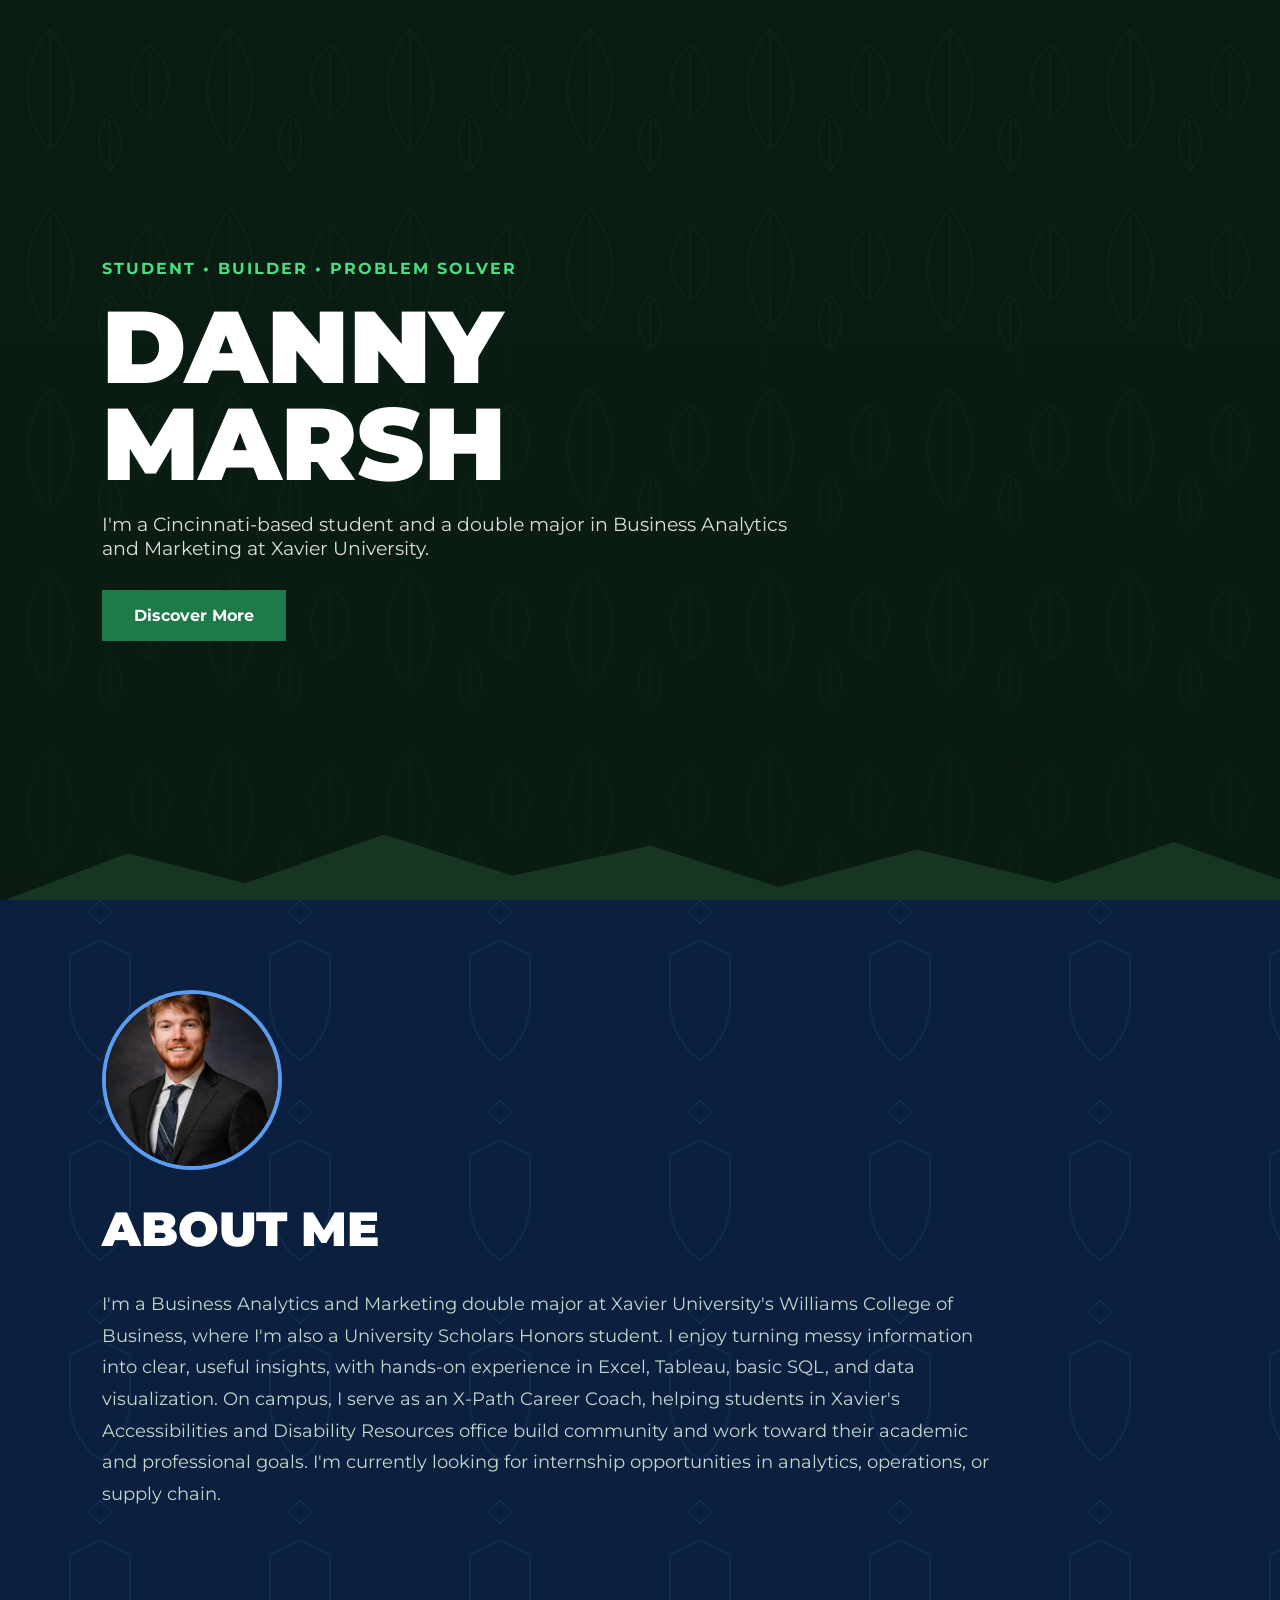
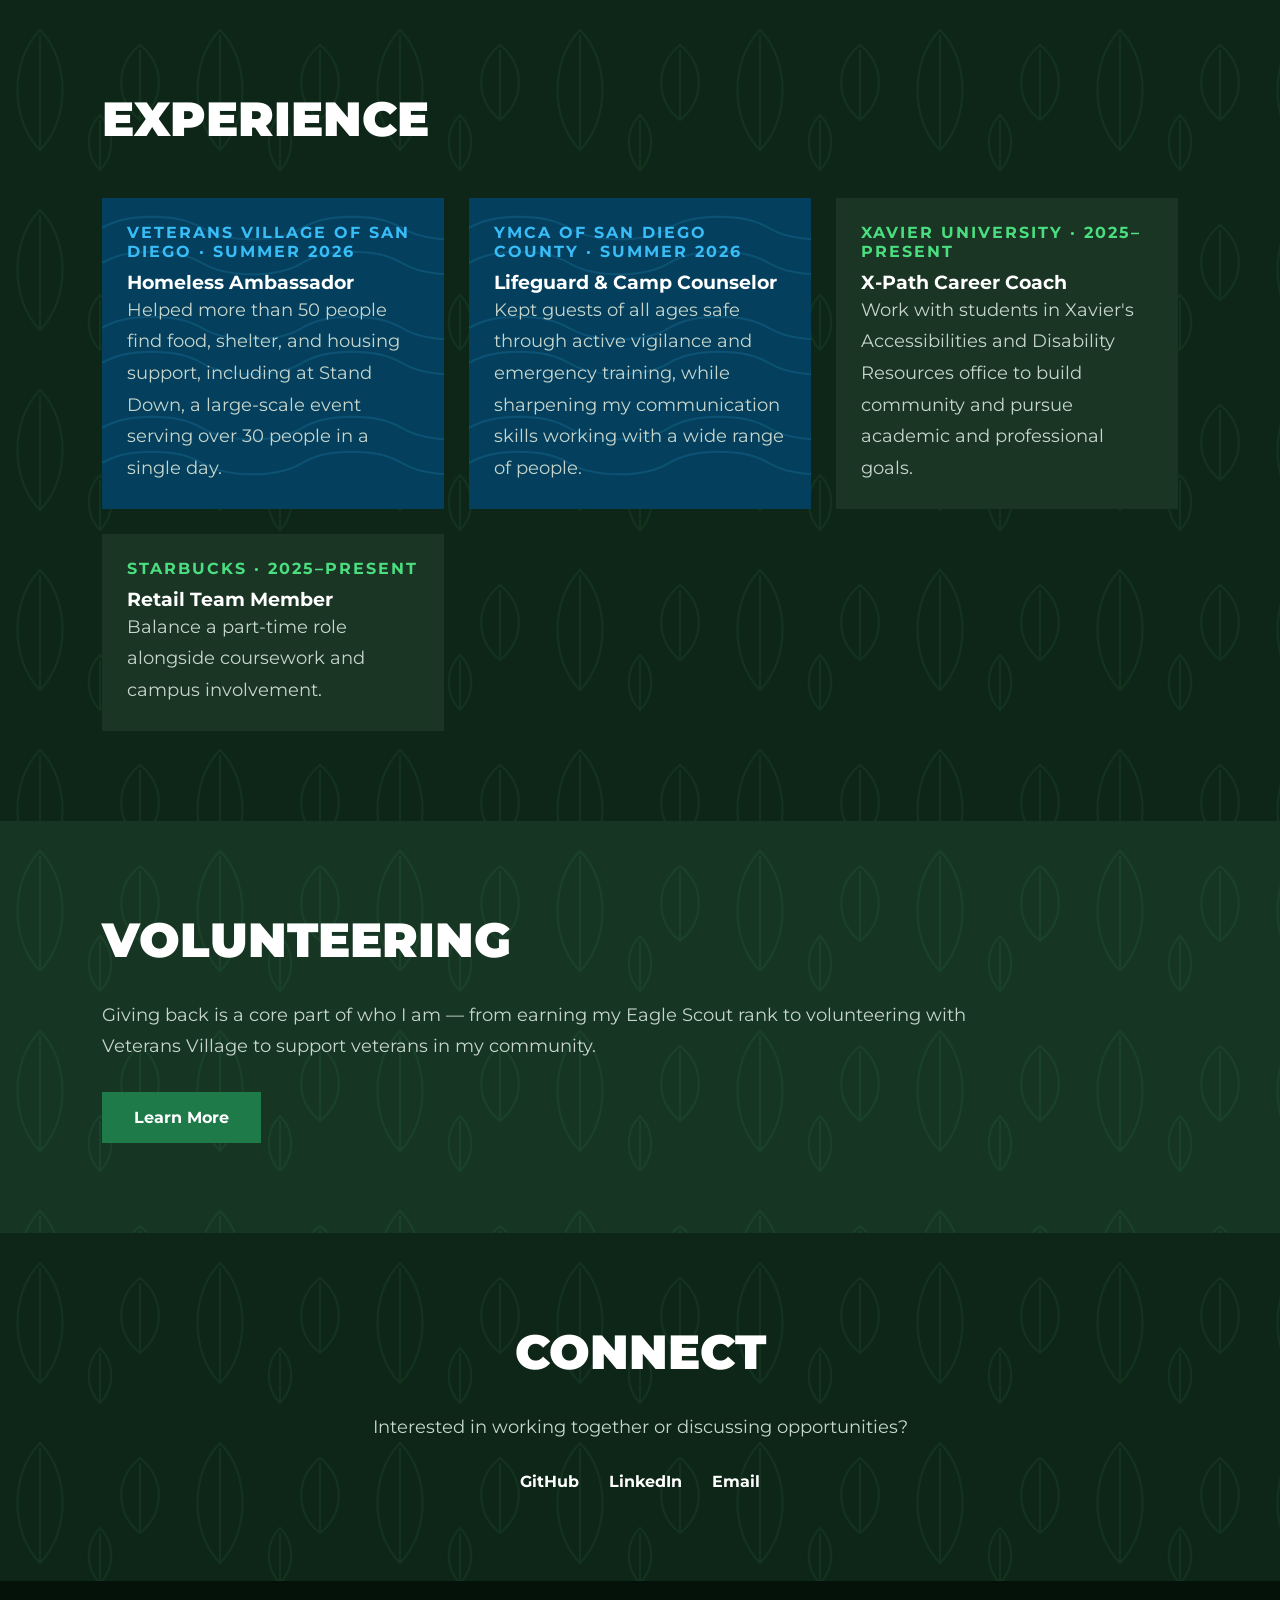
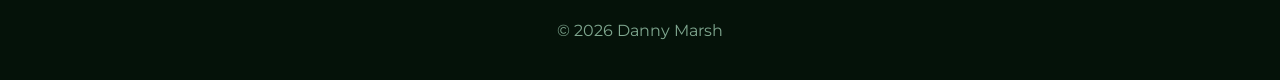
==== index.html @ e4c78462 "Add profile photo to About Me page and exclude .claude from repo" ====
<!DOCTYPE html>
<html lang="en">
<head>
<meta charset="UTF-8">
<meta name="viewport" content="width=device-width, initial-scale=1.0">
<title>Danny Marsh | About Me</title>
<link rel="preconnect" href="https://fonts.googleapis.com">
<link rel="preconnect" href="https://fonts.gstatic.com" crossorigin>
<link href="https://fonts.googleapis.com/css2?family=Montserrat:wght@400;600;700;900&display=swap" rel="stylesheet">
<style>
:root{--accent:#4ade80;--accent-dark:#1f7a4a;--bg-1:#0e2618;--bg-2:#163523;--light:#fff;--gray:#c7d6cc;--leaf-bg:url("data:image/svg+xml,%3Csvg xmlns='http://www.w3.org/2000/svg' width='180' height='180'%3E%3Cg fill='none' stroke='%234ade80' stroke-width='2' opacity='0.07'%3E%3Cpath d='M40 150 C10 120 10 60 40 30 C70 60 70 120 40 150 Z'/%3E%3Cline x1='40' y1='150' x2='40' y2='35'/%3E%3Cpath d='M140 120 C115 100 115 65 140 45 C165 65 165 100 140 120 Z'/%3E%3Cline x1='140' y1='120' x2='140' y2='50'/%3E%3Cpath d='M100 170 C85 155 85 130 100 115 C115 130 115 155 100 170 Z'/%3E%3Cline x1='100' y1='170' x2='100' y2='120'/%3E%3C/g%3E%3C/svg%3E");--xavier-bg:#0b1f3f;--xavier-line:#5b9bf0;--crest-bg:url("data:image/svg+xml,%3Csvg xmlns='http://www.w3.org/2000/svg' width='200' height='200'%3E%3Cg fill='none' stroke='%235b9bf0' stroke-width='2' opacity='0.09'%3E%3Cpath d='M100 40 L70 55 L70 100 C70 130 85 150 100 160 C115 150 130 130 130 100 L130 55 Z'/%3E%3Crect x='92' y='4' width='16' height='16' transform='rotate(45 100 12)'/%3E%3C/g%3E%3C/svg%3E");--ocean-bg:#04405e;--ocean-accent:#38bdf8;--wave-bg:url("data:image/svg+xml,%3Csvg xmlns='http://www.w3.org/2000/svg' width='200' height='100'%3E%3Cg fill='none' stroke='%2338bdf8' stroke-width='2' opacity='0.14'%3E%3Cpath d='M0 30 C25 15 75 15 100 30 C125 45 175 45 200 30'/%3E%3Cpath d='M0 65 C25 50 75 50 100 65 C125 80 175 80 200 65'/%3E%3C/g%3E%3C/svg%3E")}
*{margin:0;padding:0;box-sizing:border-box}
body{font-family:Montserrat,sans-serif;background:#0a1f14;color:#fff;overflow-x:hidden}
.hero{position:relative;height:100vh;background:linear-gradient(rgba(9,26,17,.45),rgba(9,26,17,.72)),var(--leaf-bg) center/180px 180px repeat,url('https://images.unsplash.com/photo-1516321497487-e288fb19713f?auto=format&fit=crop&w=1600&q=80') center/cover no-repeat;display:flex;align-items:center;padding:0 8%;overflow:hidden}
.hero::after{content:'';position:absolute;left:0;right:0;bottom:-2px;height:90px;z-index:1;pointer-events:none;background:url("data:image/svg+xml,%3Csvg xmlns='http://www.w3.org/2000/svg' viewBox='0 0 1200 120' preserveAspectRatio='none'%3E%3Cpath d='M0 120 L120 55 L230 95 L360 30 L480 85 L610 45 L730 100 L860 50 L990 95 L1100 40 L1200 90 L1200 120 Z' fill='%23163523'/%3E%3C/svg%3E") bottom/100% 100% no-repeat}
.hero-content{max-width:700px;position:relative;z-index:2}.tag{color:var(--accent);font-weight:700;letter-spacing:2px;text-transform:uppercase;margin-bottom:20px}
.hero h1{font-size:clamp(3rem,8vw,7rem);line-height:.95;font-weight:900;text-transform:uppercase;margin-bottom:20px}
.hero p{font-size:1.2rem;color:#ddd;margin-bottom:30px}.btn{display:inline-block;background:var(--accent-dark);color:#fff;text-decoration:none;padding:16px 32px;font-weight:700}
.section{padding:90px 8%;background-color:var(--bg-1);background-image:var(--leaf-bg);background-repeat:repeat;background-size:180px 180px}.section:nth-of-type(even){background-color:var(--bg-2)}.section.theme-xavier{background-color:var(--xavier-bg);background-image:var(--crest-bg);background-size:200px 200px}.section.theme-ocean{background-color:var(--ocean-bg);background-image:var(--wave-bg);background-size:200px 100px}.section-title{font-size:3rem;text-transform:uppercase;margin-bottom:30px;font-weight:900}
.section p{max-width:900px;font-size:1.1rem;line-height:1.8;color:var(--gray)}
.profile-photo{width:180px;height:180px;border-radius:50%;object-fit:cover;border:4px solid var(--xavier-line);margin-bottom:30px;display:block}
.cards{margin-top:50px;display:grid;grid-template-columns:repeat(auto-fit,minmax(280px,1fr));gap:25px}.card{background:#1a3524}.card img{width:100%;height:220px;object-fit:cover}.card-content{padding:25px}.card-ocean{background-color:var(--ocean-bg);background-image:var(--wave-bg);background-repeat:repeat;background-size:200px 100px}.card-ocean .tag{color:var(--ocean-accent)}.skills{display:flex;flex-wrap:wrap;gap:15px;margin-top:30px}.skill{border:2px solid var(--accent);padding:12px 18px;font-weight:700}.contact{text-align:center}.contact a{color:white;text-decoration:none;margin:0 15px;font-weight:700}.footer{padding:40px;text-align:center;background:#051209;color:#7fa78f}
</style>
</head><body>
<section class="hero"><div class="hero-content"><div class="tag">Student • Builder • Problem Solver</div><h1>Danny<br>Marsh</h1><p>I'm a Cincinnati-based student and a double major in Business Analytics and Marketing at Xavier University.</p><a href="#about" class="btn">Discover More</a></div></section>
<section class="section theme-xavier" id="about"><img src="photo.jpg" alt="Danny Marsh" class="profile-photo"><h2 class="section-title">About Me</h2><p>I'm a Business Analytics and Marketing double major at Xavier University's Williams College of Business, where I'm also a University Scholars Honors student. I enjoy turning messy information into clear, useful insights, with hands-on experience in Excel, Tableau, basic SQL, and data visualization. On campus, I serve as an X-Path Career Coach, helping students in Xavier's Accessibilities and Disability Resources office build community and work toward their academic and professional goals. I'm currently looking for internship opportunities in analytics, operations, or supply chain.</p></section>
<section class="section" id="experience"><h2 class="section-title">Experience</h2><div class="cards">
<div class="card card-ocean"><div class="card-content"><div class="tag" style="margin-bottom:10px">Veterans Village of San Diego · Summer 2026</div><h3>Homeless Ambassador</h3><p>Helped more than 50 people find food, shelter, and housing support, including at Stand Down, a large-scale event serving over 30 people in a single day.</p></div></div>
<div class="card card-ocean"><div class="card-content"><div class="tag" style="margin-bottom:10px">YMCA of San Diego County · Summer 2026</div><h3>Lifeguard &amp; Camp Counselor</h3><p>Kept guests of all ages safe through active vigilance and emergency training, while sharpening my communication skills working with a wide range of people.</p></div></div>
<div class="card"><div class="card-content"><div class="tag" style="margin-bottom:10px">Xavier University · 2025–Present</div><h3>X-Path Career Coach</h3><p>Work with students in Xavier's Accessibilities and Disability Resources office to build community and pursue academic and professional goals.</p></div></div>
<div class="card"><div class="card-content"><div class="tag" style="margin-bottom:10px">Starbucks · 2025–Present</div><h3>Retail Team Member</h3><p>Balance a part-time role alongside coursework and campus involvement.</p></div></div>
</div></section>
<section class="section" id="volunteering"><h2 class="section-title">Volunteering</h2><p>Giving back is a core part of who I am — from earning my Eagle Scout rank to volunteering with Veterans Village to support veterans in my community.</p><a href="volunteering.html" class="btn" style="margin-top:30px;">Learn More</a></section>
<section class="section contact"><h2 class="section-title">Connect</h2><p style="margin:0 auto 30px auto;">Interested in working together or discussing opportunities?</p><a href="#">GitHub</a><a href="https://www.linkedin.com/in/dannymarsh-/" target="_blank" rel="noopener noreferrer" title="https://www.linkedin.com/in/dannymarsh-/">LinkedIn</a><a href="mailto:you@example.com">Email</a></section>
<footer class="footer">© 2026 Danny Marsh</footer>
</body></html>
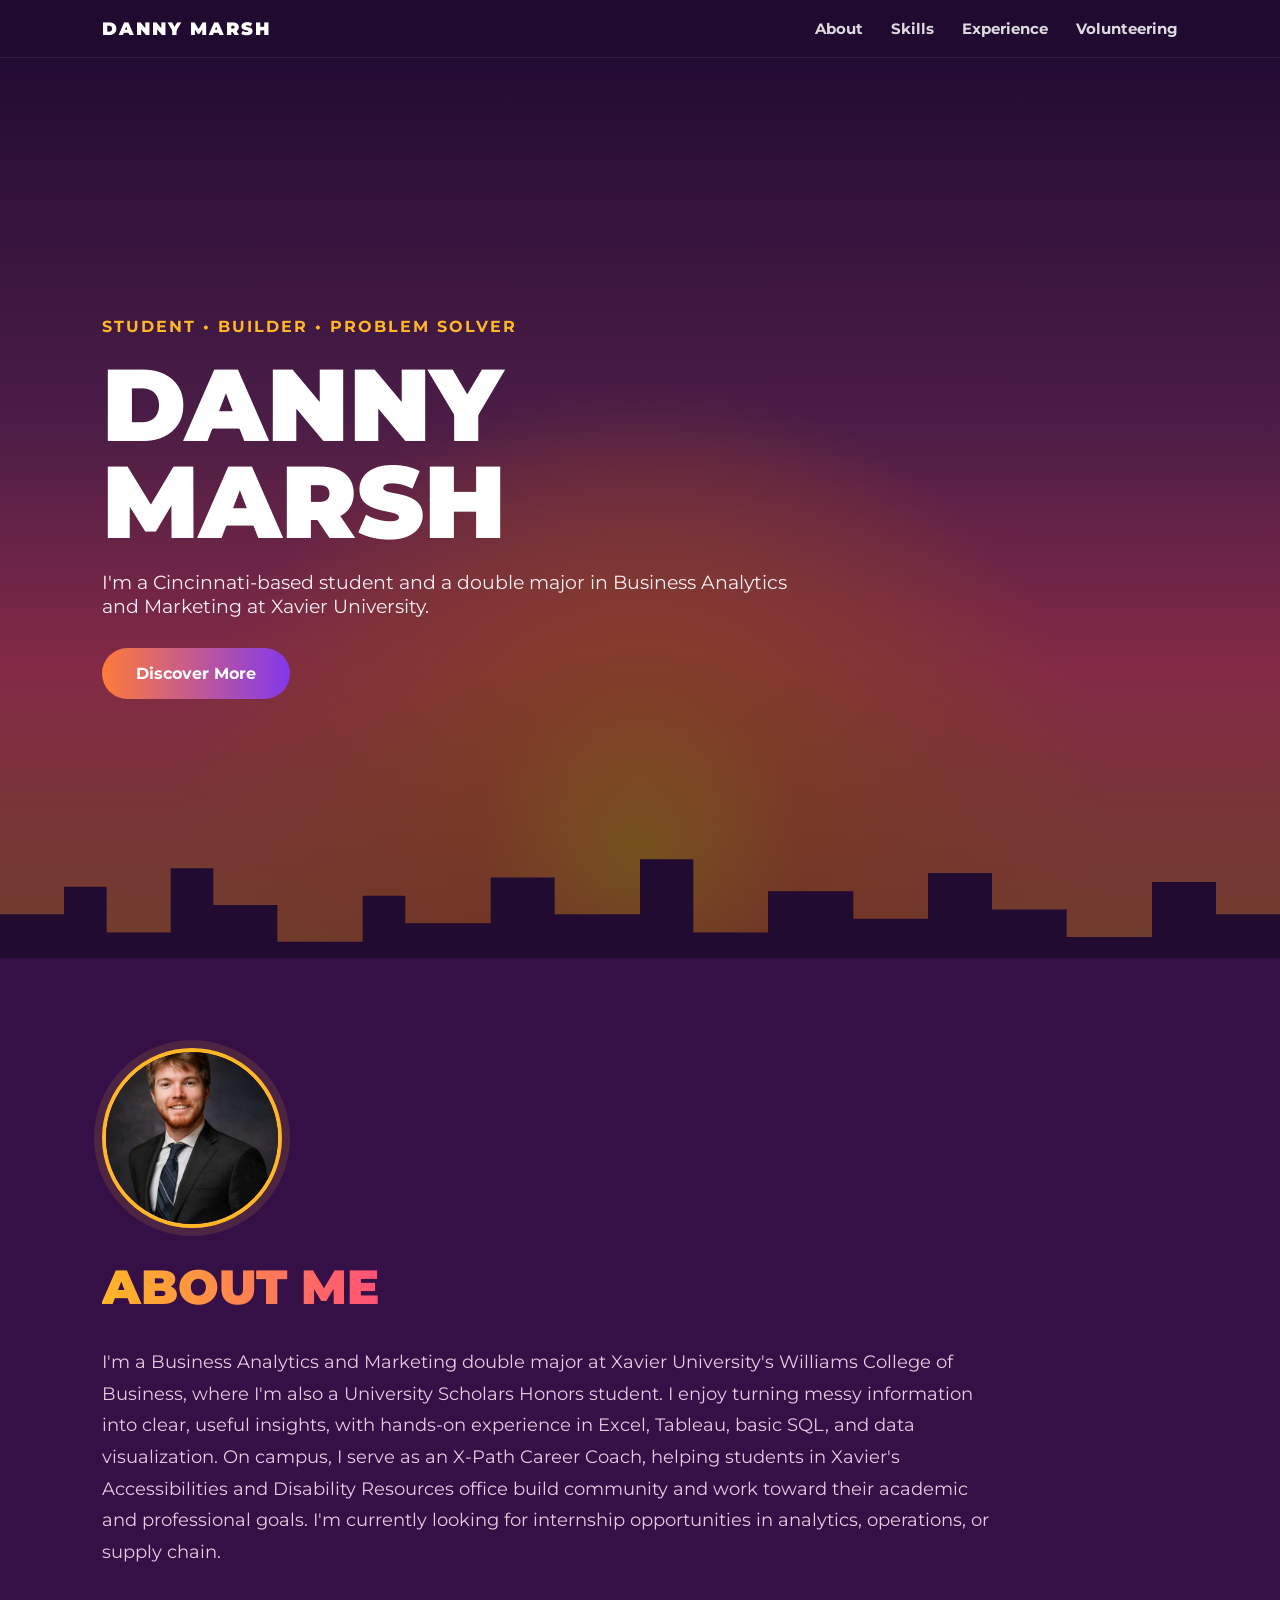
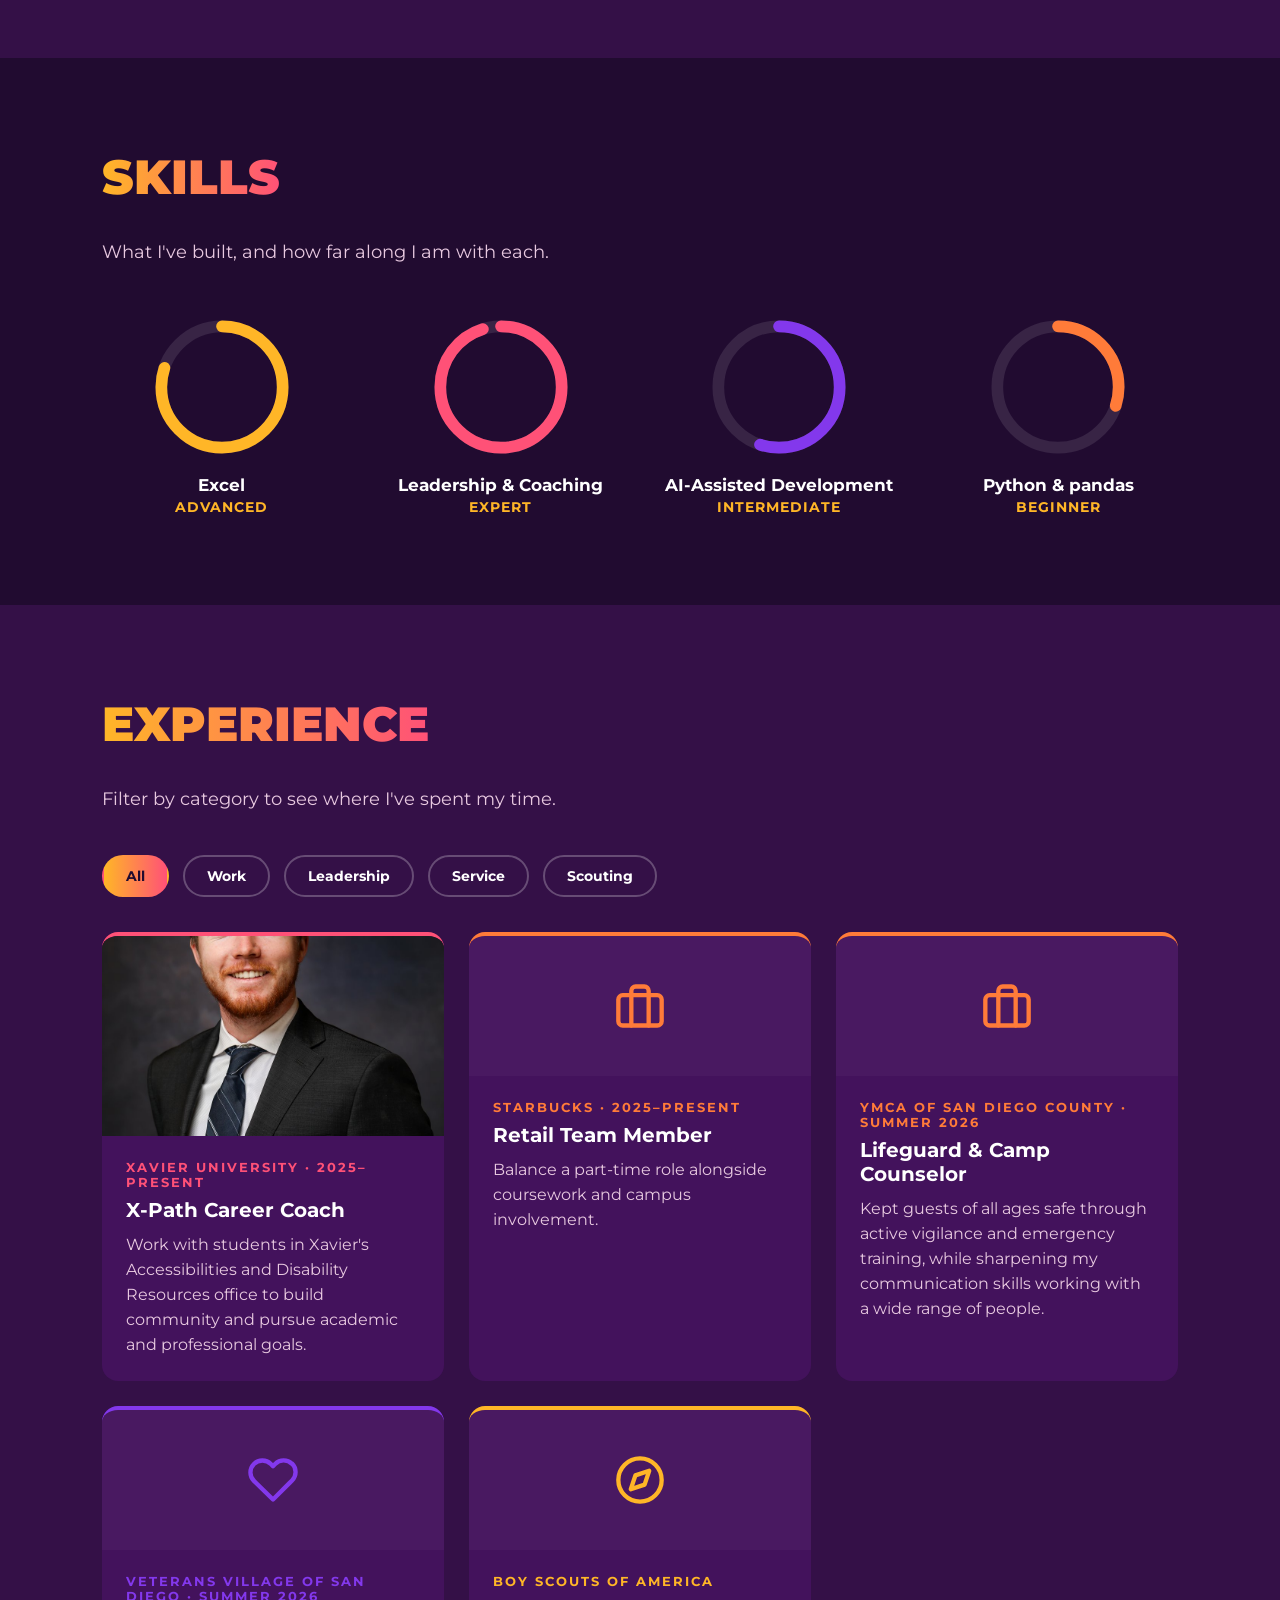
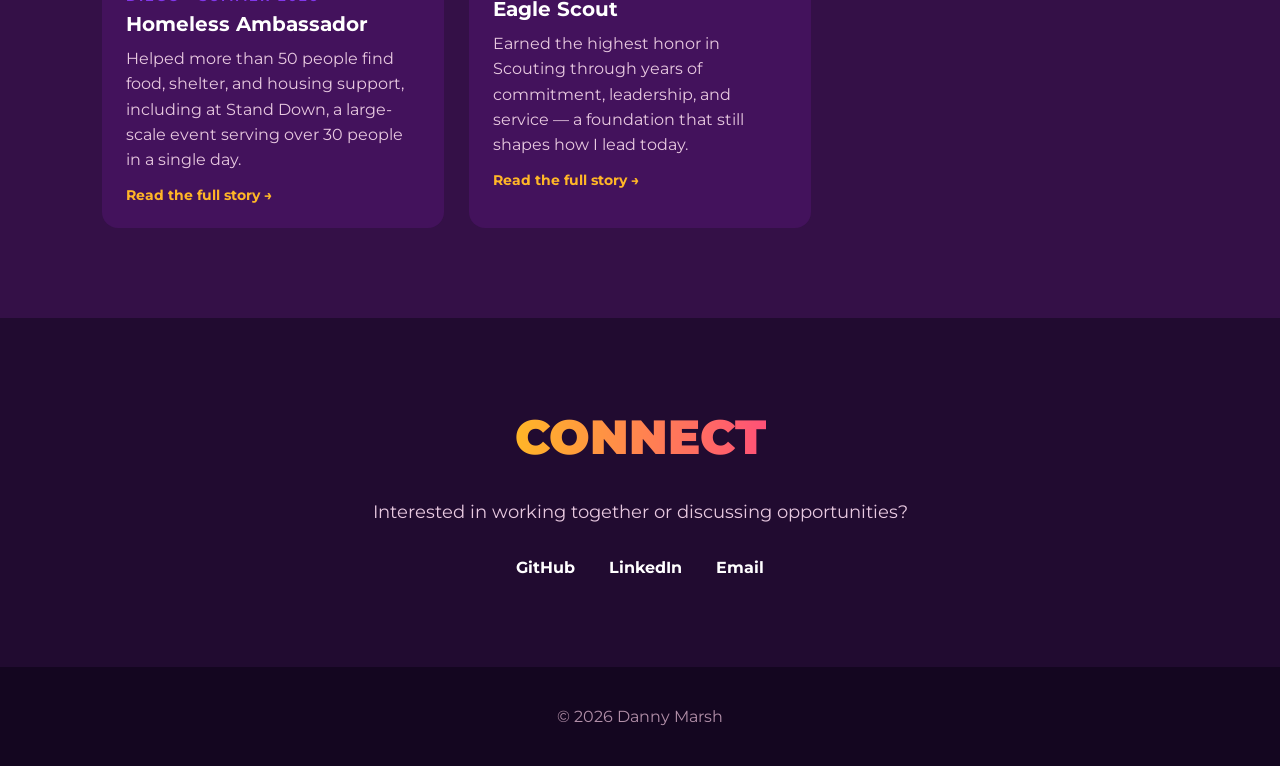
==== commit 2fb3282f: "Redesign site with sunset palette, skills dashboard, and filterable experience gallery Co-Authored-B" ====
--- a/index.html
+++ b/index.html
@@ -7,30 +7,162 @@
 <link rel="preconnect" href="https://fonts.googleapis.com">
 <link rel="preconnect" href="https://fonts.gstatic.com" crossorigin>
 <link href="https://fonts.googleapis.com/css2?family=Montserrat:wght@400;600;700;900&display=swap" rel="stylesheet">
-<style>
-:root{--accent:#4ade80;--accent-dark:#1f7a4a;--bg-1:#0e2618;--bg-2:#163523;--light:#fff;--gray:#c7d6cc;--leaf-bg:url("data:image/svg+xml,%3Csvg xmlns='http://www.w3.org/2000/svg' width='180' height='180'%3E%3Cg fill='none' stroke='%234ade80' stroke-width='2' opacity='0.07'%3E%3Cpath d='M40 150 C10 120 10 60 40 30 C70 60 70 120 40 150 Z'/%3E%3Cline x1='40' y1='150' x2='40' y2='35'/%3E%3Cpath d='M140 120 C115 100 115 65 140 45 C165 65 165 100 140 120 Z'/%3E%3Cline x1='140' y1='120' x2='140' y2='50'/%3E%3Cpath d='M100 170 C85 155 85 130 100 115 C115 130 115 155 100 170 Z'/%3E%3Cline x1='100' y1='170' x2='100' y2='120'/%3E%3C/g%3E%3C/svg%3E");--xavier-bg:#0b1f3f;--xavier-line:#5b9bf0;--crest-bg:url("data:image/svg+xml,%3Csvg xmlns='http://www.w3.org/2000/svg' width='200' height='200'%3E%3Cg fill='none' stroke='%235b9bf0' stroke-width='2' opacity='0.09'%3E%3Cpath d='M100 40 L70 55 L70 100 C70 130 85 150 100 160 C115 150 130 130 130 100 L130 55 Z'/%3E%3Crect x='92' y='4' width='16' height='16' transform='rotate(45 100 12)'/%3E%3C/g%3E%3C/svg%3E");--ocean-bg:#04405e;--ocean-accent:#38bdf8;--wave-bg:url("data:image/svg+xml,%3Csvg xmlns='http://www.w3.org/2000/svg' width='200' height='100'%3E%3Cg fill='none' stroke='%2338bdf8' stroke-width='2' opacity='0.14'%3E%3Cpath d='M0 30 C25 15 75 15 100 30 C125 45 175 45 200 30'/%3E%3Cpath d='M0 65 C25 50 75 50 100 65 C125 80 175 80 200 65'/%3E%3C/g%3E%3C/svg%3E")}
-*{margin:0;padding:0;box-sizing:border-box}
-body{font-family:Montserrat,sans-serif;background:#0a1f14;color:#fff;overflow-x:hidden}
-.hero{position:relative;height:100vh;background:linear-gradient(rgba(9,26,17,.45),rgba(9,26,17,.72)),var(--leaf-bg) center/180px 180px repeat,url('https://images.unsplash.com/photo-1516321497487-e288fb19713f?auto=format&fit=crop&w=1600&q=80') center/cover no-repeat;display:flex;align-items:center;padding:0 8%;overflow:hidden}
-.hero::after{content:'';position:absolute;left:0;right:0;bottom:-2px;height:90px;z-index:1;pointer-events:none;background:url("data:image/svg+xml,%3Csvg xmlns='http://www.w3.org/2000/svg' viewBox='0 0 1200 120' preserveAspectRatio='none'%3E%3Cpath d='M0 120 L120 55 L230 95 L360 30 L480 85 L610 45 L730 100 L860 50 L990 95 L1100 40 L1200 90 L1200 120 Z' fill='%23163523'/%3E%3C/svg%3E") bottom/100% 100% no-repeat}
-.hero-content{max-width:700px;position:relative;z-index:2}.tag{color:var(--accent);font-weight:700;letter-spacing:2px;text-transform:uppercase;margin-bottom:20px}
-.hero h1{font-size:clamp(3rem,8vw,7rem);line-height:.95;font-weight:900;text-transform:uppercase;margin-bottom:20px}
-.hero p{font-size:1.2rem;color:#ddd;margin-bottom:30px}.btn{display:inline-block;background:var(--accent-dark);color:#fff;text-decoration:none;padding:16px 32px;font-weight:700}
-.section{padding:90px 8%;background-color:var(--bg-1);background-image:var(--leaf-bg);background-repeat:repeat;background-size:180px 180px}.section:nth-of-type(even){background-color:var(--bg-2)}.section.theme-xavier{background-color:var(--xavier-bg);background-image:var(--crest-bg);background-size:200px 200px}.section.theme-ocean{background-color:var(--ocean-bg);background-image:var(--wave-bg);background-size:200px 100px}.section-title{font-size:3rem;text-transform:uppercase;margin-bottom:30px;font-weight:900}
-.section p{max-width:900px;font-size:1.1rem;line-height:1.8;color:var(--gray)}
-.profile-photo{width:180px;height:180px;border-radius:50%;object-fit:cover;border:4px solid var(--xavier-line);margin-bottom:30px;display:block}
-.cards{margin-top:50px;display:grid;grid-template-columns:repeat(auto-fit,minmax(280px,1fr));gap:25px}.card{background:#1a3524}.card img{width:100%;height:220px;object-fit:cover}.card-content{padding:25px}.card-ocean{background-color:var(--ocean-bg);background-image:var(--wave-bg);background-repeat:repeat;background-size:200px 100px}.card-ocean .tag{color:var(--ocean-accent)}.skills{display:flex;flex-wrap:wrap;gap:15px;margin-top:30px}.skill{border:2px solid var(--accent);padding:12px 18px;font-weight:700}.contact{text-align:center}.contact a{color:white;text-decoration:none;margin:0 15px;font-weight:700}.footer{padding:40px;text-align:center;background:#051209;color:#7fa78f}
-</style>
-</head><body>
-<section class="hero"><div class="hero-content"><div class="tag">Student • Builder • Problem Solver</div><h1>Danny<br>Marsh</h1><p>I'm a Cincinnati-based student and a double major in Business Analytics and Marketing at Xavier University.</p><a href="#about" class="btn">Discover More</a></div></section>
-<section class="section theme-xavier" id="about"><img src="photo.jpg" alt="Danny Marsh" class="profile-photo"><h2 class="section-title">About Me</h2><p>I'm a Business Analytics and Marketing double major at Xavier University's Williams College of Business, where I'm also a University Scholars Honors student. I enjoy turning messy information into clear, useful insights, with hands-on experience in Excel, Tableau, basic SQL, and data visualization. On campus, I serve as an X-Path Career Coach, helping students in Xavier's Accessibilities and Disability Resources office build community and work toward their academic and professional goals. I'm currently looking for internship opportunities in analytics, operations, or supply chain.</p></section>
-<section class="section" id="experience"><h2 class="section-title">Experience</h2><div class="cards">
-<div class="card card-ocean"><div class="card-content"><div class="tag" style="margin-bottom:10px">Veterans Village of San Diego · Summer 2026</div><h3>Homeless Ambassador</h3><p>Helped more than 50 people find food, shelter, and housing support, including at Stand Down, a large-scale event serving over 30 people in a single day.</p></div></div>
-<div class="card card-ocean"><div class="card-content"><div class="tag" style="margin-bottom:10px">YMCA of San Diego County · Summer 2026</div><h3>Lifeguard &amp; Camp Counselor</h3><p>Kept guests of all ages safe through active vigilance and emergency training, while sharpening my communication skills working with a wide range of people.</p></div></div>
-<div class="card"><div class="card-content"><div class="tag" style="margin-bottom:10px">Xavier University · 2025–Present</div><h3>X-Path Career Coach</h3><p>Work with students in Xavier's Accessibilities and Disability Resources office to build community and pursue academic and professional goals.</p></div></div>
-<div class="card"><div class="card-content"><div class="tag" style="margin-bottom:10px">Starbucks · 2025–Present</div><h3>Retail Team Member</h3><p>Balance a part-time role alongside coursework and campus involvement.</p></div></div>
-</div></section>
-<section class="section" id="volunteering"><h2 class="section-title">Volunteering</h2><p>Giving back is a core part of who I am — from earning my Eagle Scout rank to volunteering with Veterans Village to support veterans in my community.</p><a href="volunteering.html" class="btn" style="margin-top:30px;">Learn More</a></section>
-<section class="section contact"><h2 class="section-title">Connect</h2><p style="margin:0 auto 30px auto;">Interested in working together or discussing opportunities?</p><a href="#">GitHub</a><a href="https://www.linkedin.com/in/dannymarsh-/" target="_blank" rel="noopener noreferrer" title="https://www.linkedin.com/in/dannymarsh-/">LinkedIn</a><a href="mailto:you@example.com">Email</a></section>
-<footer class="footer">© 2026 Danny Marsh</footer>
-</body></html>+<link rel="stylesheet" href="style.css">
+</head>
+<body>
+
+<nav class="nav">
+  <div class="nav-brand">Danny Marsh</div>
+  <div class="nav-links">
+    <a href="#about">About</a>
+    <a href="#skills">Skills</a>
+    <a href="#experience">Experience</a>
+    <a href="volunteering.html">Volunteering</a>
+  </div>
+</nav>
+
+<section class="hero">
+  <div class="hero-content">
+    <div class="tag">Student &bull; Builder &bull; Problem Solver</div>
+    <h1>Danny<br>Marsh</h1>
+    <p>I'm a Cincinnati-based student and a double major in Business Analytics and Marketing at Xavier University.</p>
+    <a href="#about" class="btn">Discover More</a>
+  </div>
+</section>
+
+<section class="section" id="about">
+  <img src="photo.jpg" alt="Danny Marsh" class="profile-photo">
+  <h2 class="section-title">About Me</h2>
+  <p>I'm a Business Analytics and Marketing double major at Xavier University's Williams College of Business, where I'm also a University Scholars Honors student. I enjoy turning messy information into clear, useful insights, with hands-on experience in Excel, Tableau, basic SQL, and data visualization. On campus, I serve as an X-Path Career Coach, helping students in Xavier's Accessibilities and Disability Resources office build community and work toward their academic and professional goals. I'm currently looking for internship opportunities in analytics, operations, or supply chain.</p>
+</section>
+
+<section class="section" id="skills">
+  <h2 class="section-title">Skills</h2>
+  <p>What I've built, and how far along I am with each.</p>
+  <div class="skills-grid">
+    <div class="skill-meter" data-tier="advanced">
+      <svg viewBox="0 0 120 120">
+        <circle class="track" cx="60" cy="60" r="52"/>
+        <circle class="fill" cx="60" cy="60" r="52" style="stroke:var(--sun-gold)"/>
+      </svg>
+      <div class="skill-meter-label">
+        <span class="skill-name">Excel</span>
+        <span class="skill-tier">Advanced</span>
+      </div>
+    </div>
+    <div class="skill-meter" data-tier="expert">
+      <svg viewBox="0 0 120 120">
+        <circle class="track" cx="60" cy="60" r="52"/>
+        <circle class="fill" cx="60" cy="60" r="52" style="stroke:var(--sun-coral)"/>
+      </svg>
+      <div class="skill-meter-label">
+        <span class="skill-name">Leadership &amp; Coaching</span>
+        <span class="skill-tier">Expert</span>
+      </div>
+    </div>
+    <div class="skill-meter" data-tier="intermediate">
+      <svg viewBox="0 0 120 120">
+        <circle class="track" cx="60" cy="60" r="52"/>
+        <circle class="fill" cx="60" cy="60" r="52" style="stroke:var(--sun-purple)"/>
+      </svg>
+      <div class="skill-meter-label">
+        <span class="skill-name">AI-Assisted Development</span>
+        <span class="skill-tier">Intermediate</span>
+      </div>
+    </div>
+    <div class="skill-meter" data-tier="beginner">
+      <svg viewBox="0 0 120 120">
+        <circle class="track" cx="60" cy="60" r="52"/>
+        <circle class="fill" cx="60" cy="60" r="52" style="stroke:var(--sun-orange)"/>
+      </svg>
+      <div class="skill-meter-label">
+        <span class="skill-name">Python &amp; pandas</span>
+        <span class="skill-tier">Beginner</span>
+      </div>
+    </div>
+  </div>
+</section>
+
+<section class="section" id="experience">
+  <h2 class="section-title">Experience</h2>
+  <p>Filter by category to see where I've spent my time.</p>
+
+  <div class="filter-bar">
+    <button class="filter-btn active" data-filter="all">All</button>
+    <button class="filter-btn" data-filter="work">Work</button>
+    <button class="filter-btn" data-filter="leadership">Leadership</button>
+    <button class="filter-btn" data-filter="service">Service</button>
+    <button class="filter-btn" data-filter="scouting">Scouting</button>
+  </div>
+
+  <div class="cards">
+    <div class="card" data-category="leadership" style="--card-accent:var(--sun-coral)">
+      <img src="photo.jpg" alt="Danny Marsh coaching">
+      <div class="card-content">
+        <div class="tag">Xavier University &middot; 2025&ndash;Present</div>
+        <h3>X-Path Career Coach</h3>
+        <p>Work with students in Xavier's Accessibilities and Disability Resources office to build community and pursue academic and professional goals.</p>
+      </div>
+    </div>
+
+    <div class="card" data-category="work" style="--card-accent:var(--sun-orange)">
+      <div class="card-icon">
+        <svg viewBox="0 0 24 24" fill="none" stroke="currentColor" stroke-width="2" stroke-linecap="round" stroke-linejoin="round"><rect x="2" y="7" width="20" height="14" rx="2"/><path d="M16 21V5a2 2 0 0 0-2-2h-4a2 2 0 0 0-2 2v16"/></svg>
+      </div>
+      <div class="card-content">
+        <div class="tag">Starbucks &middot; 2025&ndash;Present</div>
+        <h3>Retail Team Member</h3>
+        <p>Balance a part-time role alongside coursework and campus involvement.</p>
+      </div>
+    </div>
+
+    <div class="card" data-category="work" style="--card-accent:var(--sun-orange)">
+      <div class="card-icon">
+        <svg viewBox="0 0 24 24" fill="none" stroke="currentColor" stroke-width="2" stroke-linecap="round" stroke-linejoin="round"><rect x="2" y="7" width="20" height="14" rx="2"/><path d="M16 21V5a2 2 0 0 0-2-2h-4a2 2 0 0 0-2 2v16"/></svg>
+      </div>
+      <div class="card-content">
+        <div class="tag">YMCA of San Diego County &middot; Summer 2026</div>
+        <h3>Lifeguard &amp; Camp Counselor</h3>
+        <p>Kept guests of all ages safe through active vigilance and emergency training, while sharpening my communication skills working with a wide range of people.</p>
+      </div>
+    </div>
+
+    <div class="card" data-category="service" style="--card-accent:var(--sun-purple)">
+      <div class="card-icon">
+        <svg viewBox="0 0 24 24" fill="none" stroke="currentColor" stroke-width="2" stroke-linecap="round" stroke-linejoin="round"><path d="M20.8 4.6a5.5 5.5 0 0 0-7.8 0L12 5.6l-1-1a5.5 5.5 0 0 0-7.8 7.8l1 1L12 21l7.8-7.8 1-1a5.5 5.5 0 0 0 0-7.8z"/></svg>
+      </div>
+      <div class="card-content">
+        <div class="tag">Veterans Village of San Diego &middot; Summer 2026</div>
+        <h3>Homeless Ambassador</h3>
+        <p>Helped more than 50 people find food, shelter, and housing support, including at Stand Down, a large-scale event serving over 30 people in a single day.</p>
+        <a href="volunteering.html#veterans-village" class="card-link">Read the full story &rarr;</a>
+      </div>
+    </div>
+
+    <div class="card" data-category="scouting" style="--card-accent:var(--sun-gold)">
+      <div class="card-icon">
+        <svg viewBox="0 0 24 24" fill="none" stroke="currentColor" stroke-width="2" stroke-linecap="round" stroke-linejoin="round"><circle cx="12" cy="12" r="10"/><polygon points="16.24 7.76 14.12 14.12 7.76 16.24 9.88 9.88 16.24 7.76"/></svg>
+      </div>
+      <div class="card-content">
+        <div class="tag">Boy Scouts of America</div>
+        <h3>Eagle Scout</h3>
+        <p>Earned the highest honor in Scouting through years of commitment, leadership, and service &mdash; a foundation that still shapes how I lead today.</p>
+        <a href="volunteering.html#eagle-scout" class="card-link">Read the full story &rarr;</a>
+      </div>
+    </div>
+  </div>
+</section>
+
+<section class="section contact">
+  <h2 class="section-title">Connect</h2>
+  <p style="margin:0 auto 30px auto;">Interested in working together or discussing opportunities?</p>
+  <a href="#">GitHub</a>
+  <a href="https://www.linkedin.com/in/dannymarsh-/" target="_blank" rel="noopener noreferrer" title="https://www.linkedin.com/in/dannymarsh-/">LinkedIn</a>
+  <a href="mailto:you@example.com">Email</a>
+</section>
+
+<footer class="footer">&copy; 2026 Danny Marsh</footer>
+
+<script src="script.js"></script>
+</body>
+</html>
--- a/style.css
+++ b/style.css
@@ -0,0 +1,88 @@
+:root{
+  --sun-gold:#ffb627;
+  --sun-orange:#ff7b39;
+  --sun-coral:#ff5177;
+  --sun-purple:#8338ec;
+  --night-1:#210b30;
+  --night-2:#341047;
+  --night-3:#43125c;
+  --text:#ffffff;
+  --text-muted:#e8c9e0;
+  --grad-warm:linear-gradient(90deg,var(--sun-gold),var(--sun-coral));
+  --grad-hot:linear-gradient(90deg,var(--sun-orange),var(--sun-purple));
+}
+*{margin:0;padding:0;box-sizing:border-box}
+body{font-family:Montserrat,sans-serif;background:var(--night-1);color:var(--text);overflow-x:hidden}
+a{color:inherit}
+
+.nav{position:sticky;top:0;z-index:20;display:flex;align-items:center;justify-content:space-between;padding:18px 8%;background:rgba(33,11,48,.65);backdrop-filter:blur(10px);border-bottom:1px solid rgba(255,255,255,.08)}
+.nav-brand{font-weight:900;text-transform:uppercase;letter-spacing:2px;font-size:1.1rem}
+.nav-links{display:flex;gap:28px}
+.nav-links a{text-decoration:none;font-weight:700;font-size:.95rem;opacity:.85;transition:opacity .2s}
+.nav-links a:hover{opacity:1}
+
+.hero{position:relative;height:100vh;min-height:560px;display:flex;align-items:center;padding:0 8%;overflow:hidden;
+  background:
+    radial-gradient(circle at 50% 88%,var(--sun-gold) 0%,var(--sun-orange) 16%,transparent 46%),
+    linear-gradient(180deg,#2a0e3f 0%,#7a2f6b 40%,#ff5177 68%,#ff9247 100%);
+}
+.hero::before{content:'';position:absolute;inset:0;background:linear-gradient(rgba(15,5,25,.35),rgba(15,5,25,.6));z-index:0}
+.hero::after{content:'';position:absolute;left:0;right:0;bottom:-2px;height:110px;z-index:1;pointer-events:none;
+  background:url("data:image/svg+xml,%3Csvg xmlns='http://www.w3.org/2000/svg' viewBox='0 0 1200 120' preserveAspectRatio='none'%3E%3Cpath d='M0 120 L0 70 L60 70 L60 40 L100 40 L100 90 L160 90 L160 20 L200 20 L200 60 L260 60 L260 100 L340 100 L340 50 L380 50 L380 80 L460 80 L460 30 L520 30 L520 70 L600 70 L600 10 L650 10 L650 90 L720 90 L720 45 L800 45 L800 75 L870 75 L870 25 L930 25 L930 65 L1000 65 L1000 95 L1080 95 L1080 35 L1140 35 L1140 70 L1200 70 L1200 120 Z' fill='%23210b30'/%3E%3C/svg%3E") bottom/100% 100% no-repeat;
+}
+.hero-content{max-width:720px;position:relative;z-index:2}
+.tag{color:var(--sun-gold);font-weight:700;letter-spacing:2px;text-transform:uppercase;margin-bottom:20px}
+.hero h1{font-size:clamp(3rem,8vw,7rem);line-height:.95;font-weight:900;text-transform:uppercase;margin-bottom:20px}
+.hero p{font-size:1.2rem;color:#fdeef5;margin-bottom:30px}
+.btn{display:inline-block;background:var(--grad-hot);color:#fff;text-decoration:none;padding:16px 34px;font-weight:700;border:none;border-radius:999px;cursor:pointer;font-size:1rem;font-family:inherit;transition:transform .2s ease,box-shadow .2s ease}
+.btn:hover{transform:translateY(-3px);box-shadow:0 12px 28px rgba(255,81,119,.35)}
+
+.section{padding:90px 8%;background:var(--night-1)}
+.section:nth-of-type(even){background:var(--night-2)}
+.section-title{font-size:clamp(2.2rem,5vw,3rem);text-transform:uppercase;margin-bottom:30px;font-weight:900;
+  background:var(--grad-warm);-webkit-background-clip:text;background-clip:text;color:transparent;display:inline-block}
+.section p{max-width:900px;font-size:1.1rem;line-height:1.8;color:var(--text-muted)}
+
+.profile-photo{width:180px;height:180px;border-radius:50%;object-fit:cover;border:4px solid var(--sun-gold);margin-bottom:30px;display:block;box-shadow:0 0 0 8px rgba(255,182,39,.12)}
+
+.skills-grid{margin-top:50px;display:grid;grid-template-columns:repeat(auto-fit,minmax(200px,1fr));gap:40px}
+.skill-meter{display:flex;flex-direction:column;align-items:center;text-align:center}
+.skill-meter svg{width:140px;height:140px;transform:rotate(-90deg)}
+.skill-meter .track{fill:none;stroke:rgba(255,255,255,.1);stroke-width:10}
+.skill-meter .fill{fill:none;stroke-width:10;stroke-linecap:round;transition:stroke-dashoffset 1.4s cubic-bezier(.16,1,.3,1)}
+.skill-meter-label{margin-top:18px}
+.skill-name{display:block;font-weight:700;font-size:1.05rem}
+.skill-tier{display:block;margin-top:4px;font-size:.85rem;letter-spacing:1px;text-transform:uppercase;font-weight:700;color:var(--sun-gold)}
+
+.filter-bar{display:flex;flex-wrap:wrap;gap:14px;margin-top:40px}
+.filter-btn{background:transparent;border:2px solid rgba(255,255,255,.25);color:var(--text);padding:10px 22px;border-radius:999px;font-family:inherit;font-weight:700;font-size:.9rem;cursor:pointer;transition:all .25s ease}
+.filter-btn:hover{border-color:var(--sun-gold)}
+.filter-btn.active{background:var(--grad-warm);border-color:transparent;color:#210b30}
+
+.cards{margin-top:35px;display:grid;grid-template-columns:repeat(auto-fit,minmax(280px,1fr));gap:25px}
+.card{background:var(--night-3);border-radius:16px;overflow:hidden;border-top:4px solid var(--card-accent,var(--sun-orange));animation:fadeInUp .5s ease both}
+.card.card-hidden{display:none}
+.card img{width:100%;height:200px;object-fit:cover;display:block}
+.card-icon{width:100%;height:140px;display:flex;align-items:center;justify-content:center;background:rgba(255,255,255,.03)}
+.card-icon svg{width:52px;height:52px;color:var(--card-accent,var(--sun-orange))}
+.card-content{padding:24px}
+.card-content .tag{font-size:.8rem;margin-bottom:8px;color:var(--card-accent,var(--sun-orange))}
+.card-content h3{font-size:1.25rem;margin-bottom:10px}
+.card-content p{font-size:.98rem;color:var(--text-muted);line-height:1.6}
+.card-content a.card-link{display:inline-block;margin-top:14px;font-weight:700;font-size:.9rem;color:var(--sun-gold);text-decoration:none}
+.card-content a.card-link:hover{text-decoration:underline}
+
+@keyframes fadeInUp{from{opacity:0;transform:translateY(16px)}to{opacity:1;transform:translateY(0)}}
+
+.contact{text-align:center}
+.contact a{text-decoration:none;margin:0 15px;font-weight:700}
+.contact a:hover{color:var(--sun-gold)}
+.footer{padding:40px;text-align:center;background:#140620;color:#b28fa8}
+
+@media(max-width:700px){
+  .nav{flex-wrap:wrap;gap:10px;padding:14px 6%}
+  .nav-links{gap:6px 14px;font-size:.85rem;flex-wrap:wrap;justify-content:center;width:100%}
+  .hero{padding:0 6%}
+  .section{padding:60px 6%}
+  .skill-meter svg{width:110px;height:110px}
+}
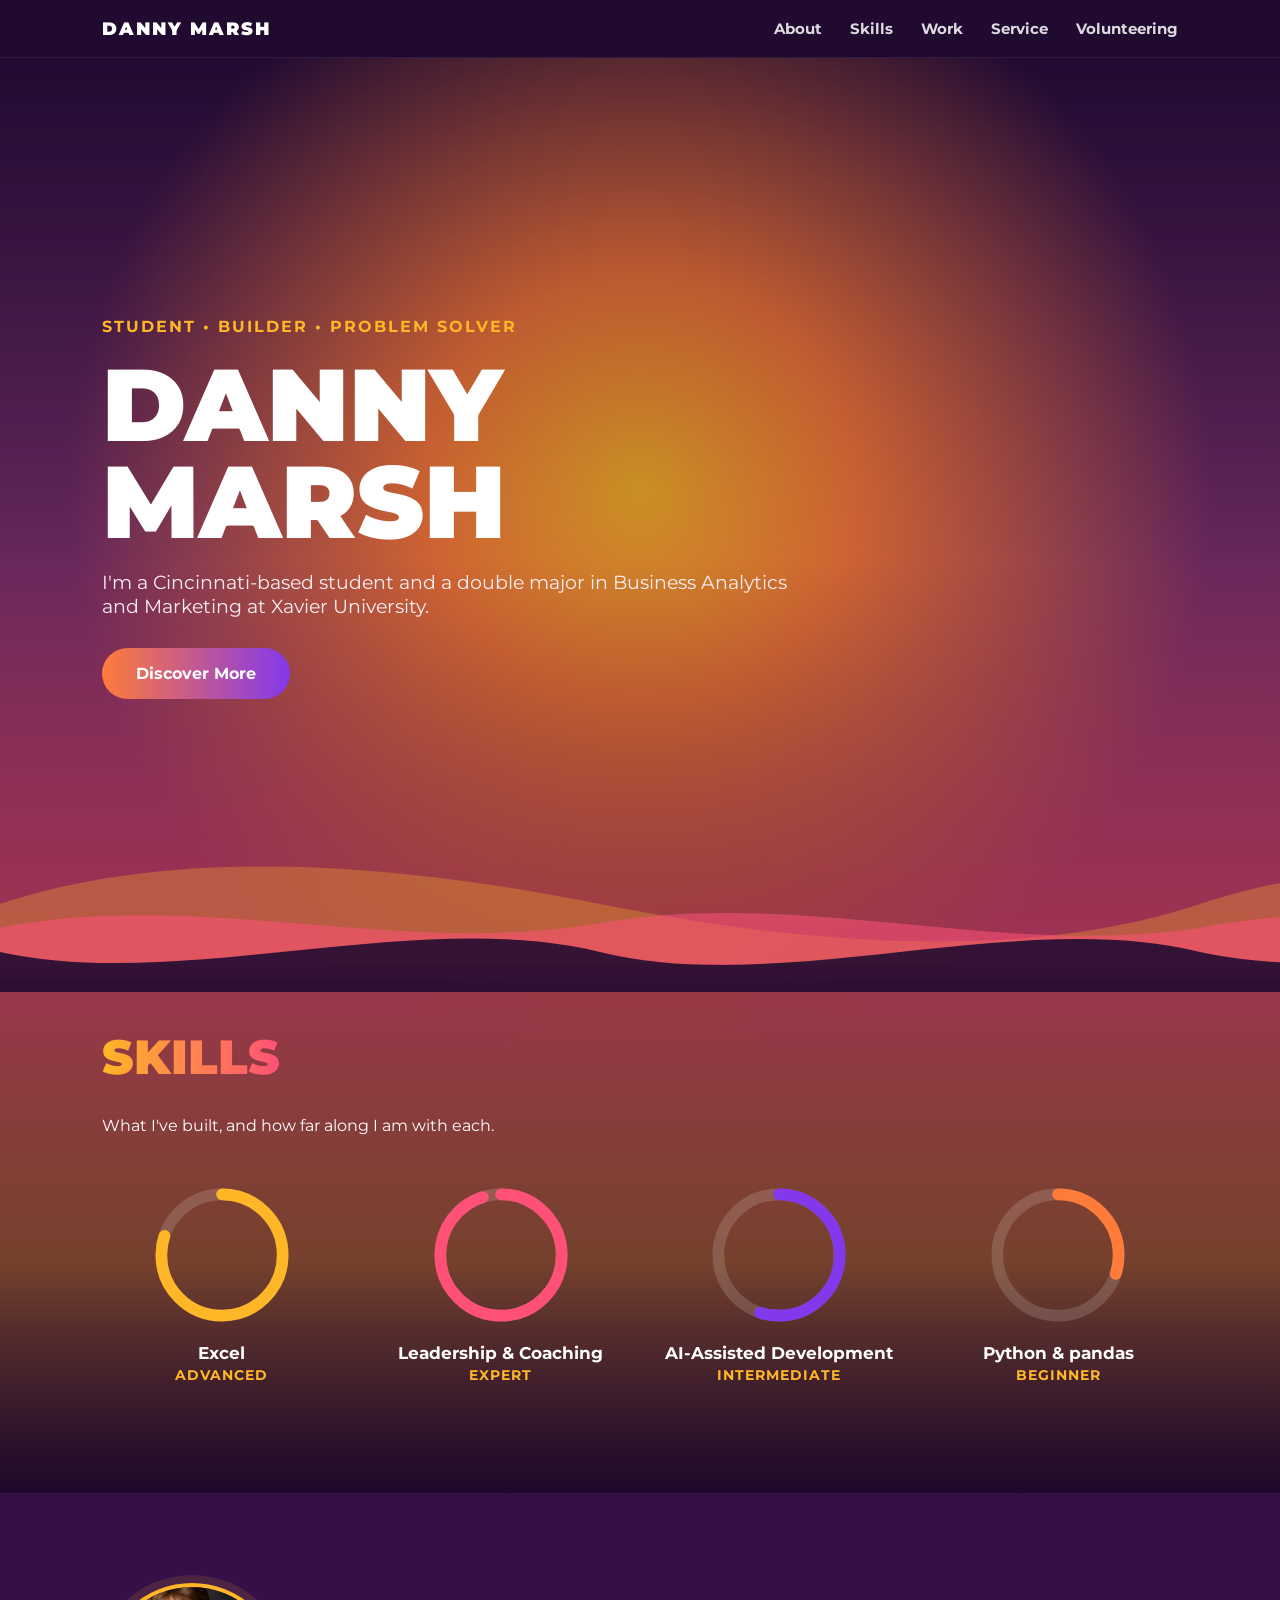
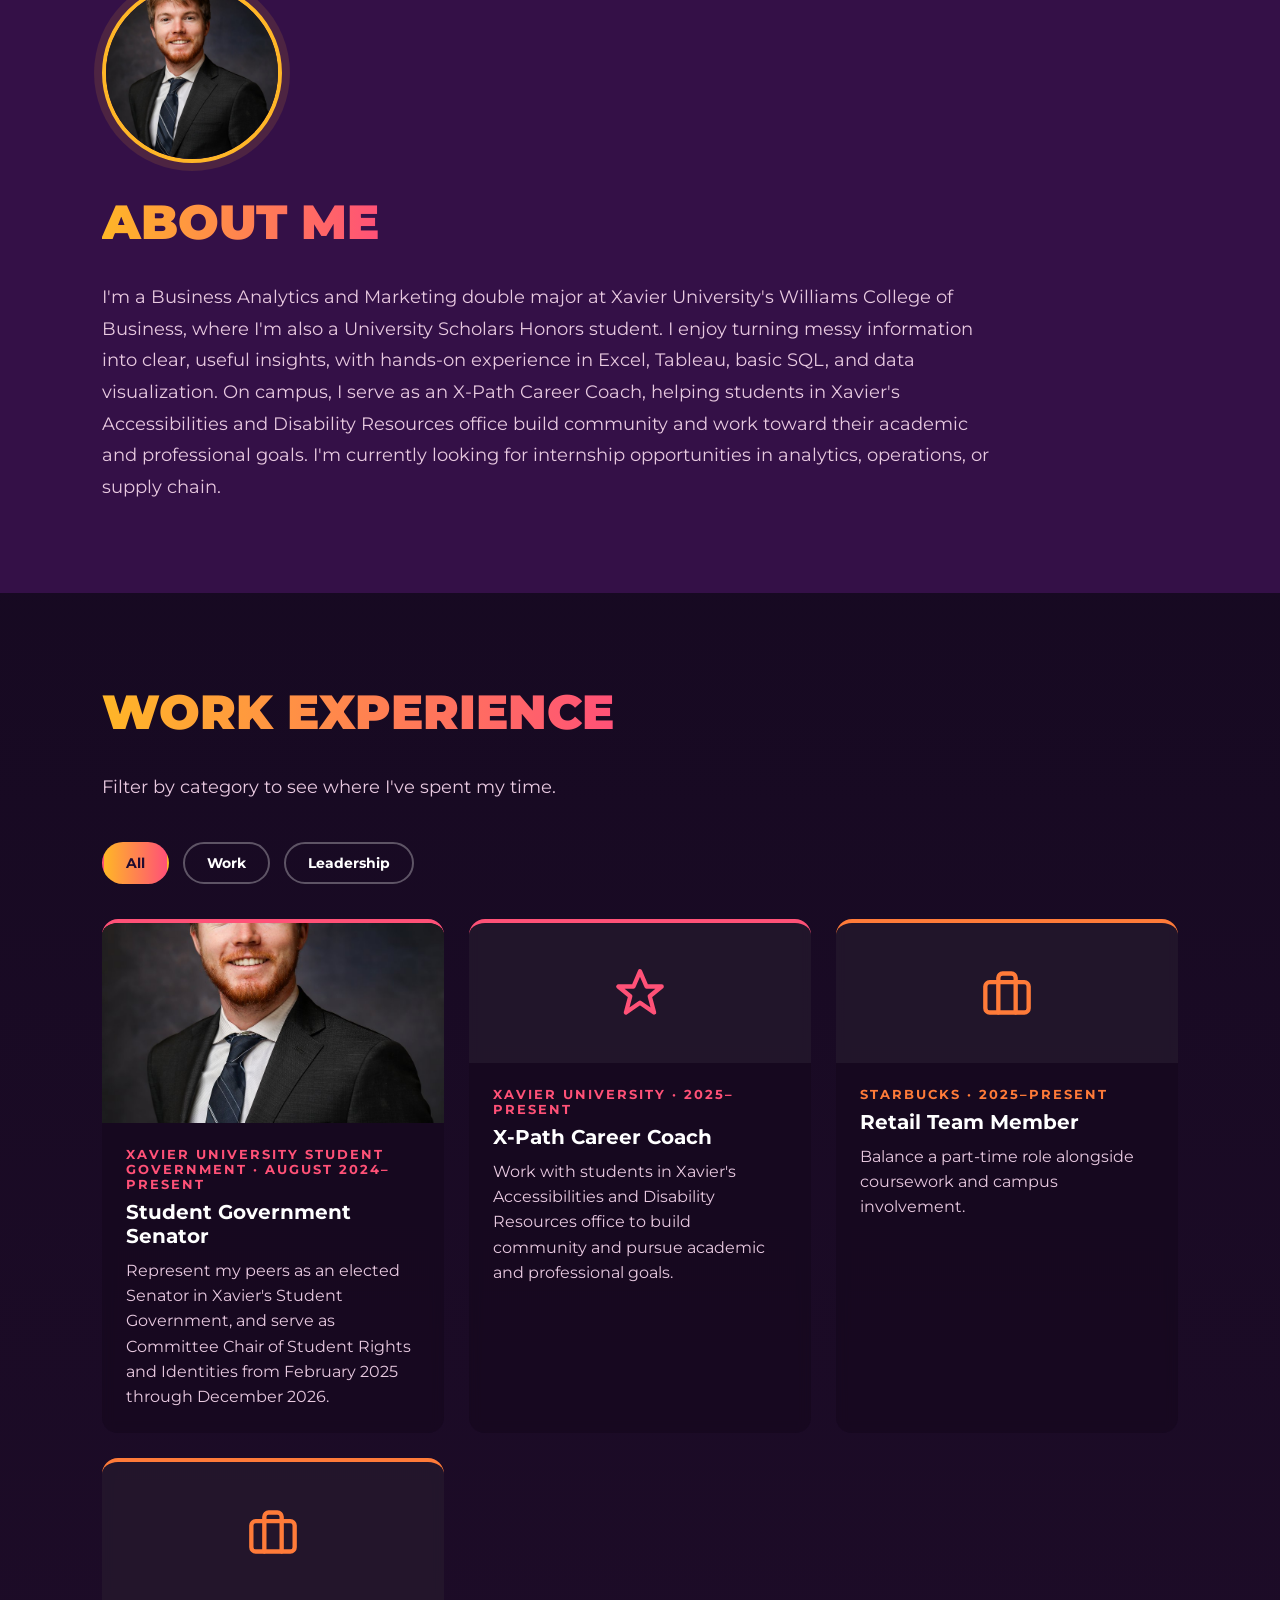
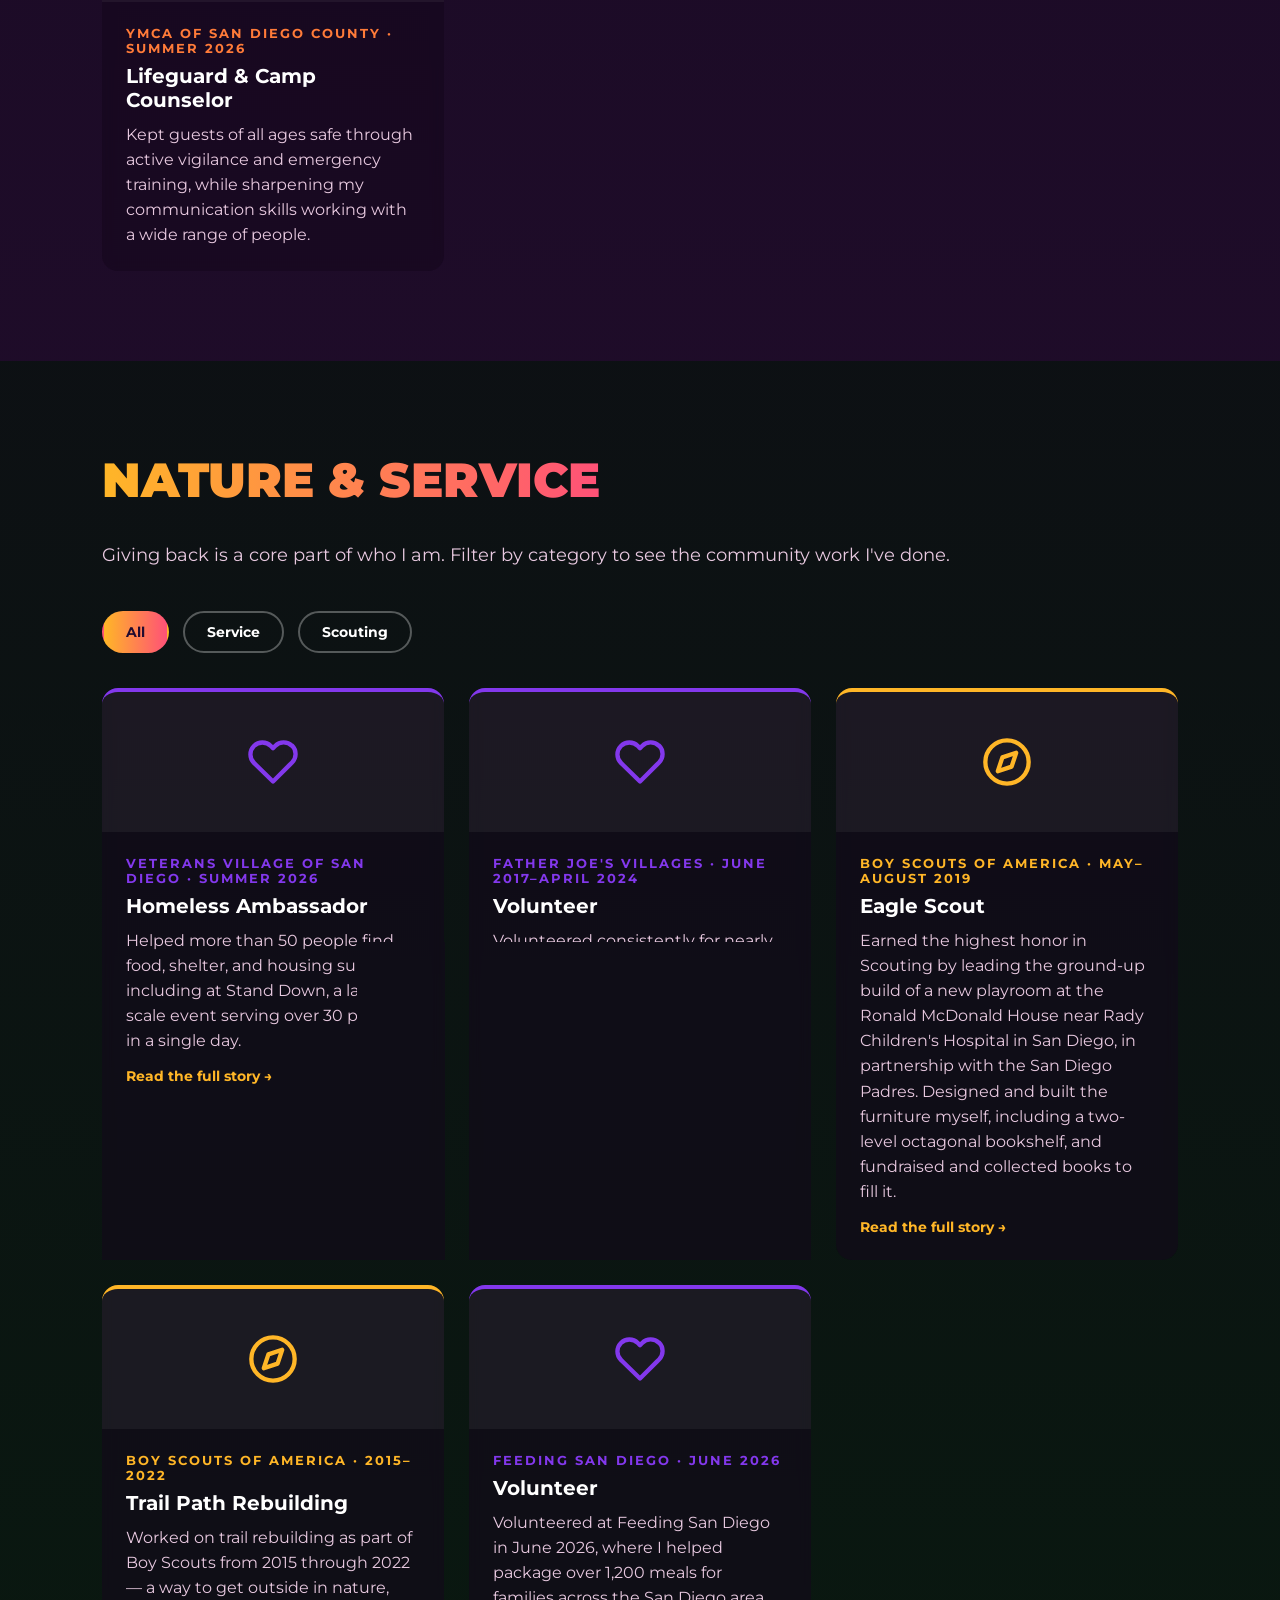
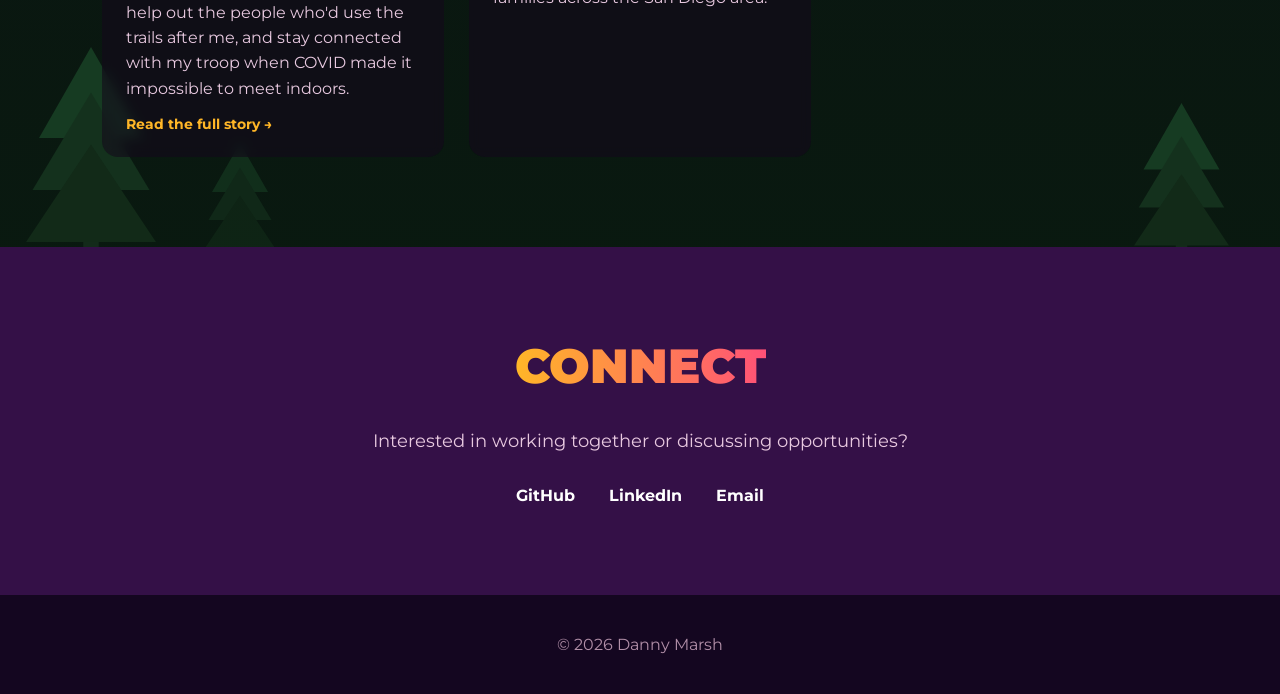
==== commit 4d6d94da: "Add animated zone backgrounds and new experience/service entries Co-Authored-By: Claude Fable 5.1 <n" ====
--- a/index.html
+++ b/index.html
@@ -16,19 +16,75 @@
   <div class="nav-links">
     <a href="#about">About</a>
     <a href="#skills">Skills</a>
-    <a href="#experience">Experience</a>
+    <a href="#work">Work</a>
+    <a href="#service">Service</a>
     <a href="volunteering.html">Volunteering</a>
   </div>
 </nav>
 
-<section class="hero">
-  <div class="hero-content">
-    <div class="tag">Student &bull; Builder &bull; Problem Solver</div>
-    <h1>Danny<br>Marsh</h1>
-    <p>I'm a Cincinnati-based student and a double major in Business Analytics and Marketing at Xavier University.</p>
-    <a href="#about" class="btn">Discover More</a>
-  </div>
-</section>
+<div class="zone zone-sunset">
+  <div class="zone-bg"></div>
+  <div class="zone-overlay"></div>
+
+  <section class="hero">
+    <div class="wave-layer wave-1"></div>
+    <div class="wave-layer wave-2"></div>
+    <div class="wave-layer wave-3"></div>
+    <div class="hero-content">
+      <div class="tag">Student &bull; Builder &bull; Problem Solver</div>
+      <h1>Danny<br>Marsh</h1>
+      <p>I'm a Cincinnati-based student and a double major in Business Analytics and Marketing at Xavier University.</p>
+      <a href="#about" class="btn">Discover More</a>
+    </div>
+  </section>
+
+  <section class="skills-zone-content" id="skills">
+    <h2 class="section-title">Skills</h2>
+    <p>What I've built, and how far along I am with each.</p>
+    <div class="skills-grid">
+      <div class="skill-meter" data-tier="advanced">
+        <svg viewBox="0 0 120 120">
+          <circle class="track" cx="60" cy="60" r="52"/>
+          <circle class="fill" cx="60" cy="60" r="52" style="stroke:var(--sun-gold)"/>
+        </svg>
+        <div class="skill-meter-label">
+          <span class="skill-name">Excel</span>
+          <span class="skill-tier">Advanced</span>
+        </div>
+      </div>
+      <div class="skill-meter" data-tier="expert">
+        <svg viewBox="0 0 120 120">
+          <circle class="track" cx="60" cy="60" r="52"/>
+          <circle class="fill" cx="60" cy="60" r="52" style="stroke:var(--sun-coral)"/>
+        </svg>
+        <div class="skill-meter-label">
+          <span class="skill-name">Leadership &amp; Coaching</span>
+          <span class="skill-tier">Expert</span>
+        </div>
+      </div>
+      <div class="skill-meter" data-tier="intermediate">
+        <svg viewBox="0 0 120 120">
+          <circle class="track" cx="60" cy="60" r="52"/>
+          <circle class="fill" cx="60" cy="60" r="52" style="stroke:var(--sun-purple)"/>
+        </svg>
+        <div class="skill-meter-label">
+          <span class="skill-name">AI-Assisted Development</span>
+          <span class="skill-tier">Intermediate</span>
+        </div>
+      </div>
+      <div class="skill-meter" data-tier="beginner">
+        <svg viewBox="0 0 120 120">
+          <circle class="track" cx="60" cy="60" r="52"/>
+          <circle class="fill" cx="60" cy="60" r="52" style="stroke:var(--sun-orange)"/>
+        </svg>
+        <div class="skill-meter-label">
+          <span class="skill-name">Python &amp; pandas</span>
+          <span class="skill-tier">Beginner</span>
+        </div>
+      </div>
+    </div>
+  </section>
+</div>
 
 <section class="section" id="about">
   <img src="photo.jpg" alt="Danny Marsh" class="profile-photo">
@@ -36,122 +92,146 @@
   <p>I'm a Business Analytics and Marketing double major at Xavier University's Williams College of Business, where I'm also a University Scholars Honors student. I enjoy turning messy information into clear, useful insights, with hands-on experience in Excel, Tableau, basic SQL, and data visualization. On campus, I serve as an X-Path Career Coach, helping students in Xavier's Accessibilities and Disability Resources office build community and work toward their academic and professional goals. I'm currently looking for internship opportunities in analytics, operations, or supply chain.</p>
 </section>
 
-<section class="section" id="skills">
-  <h2 class="section-title">Skills</h2>
-  <p>What I've built, and how far along I am with each.</p>
-  <div class="skills-grid">
-    <div class="skill-meter" data-tier="advanced">
-      <svg viewBox="0 0 120 120">
-        <circle class="track" cx="60" cy="60" r="52"/>
-        <circle class="fill" cx="60" cy="60" r="52" style="stroke:var(--sun-gold)"/>
-      </svg>
-      <div class="skill-meter-label">
-        <span class="skill-name">Excel</span>
-        <span class="skill-tier">Advanced</span>
-      </div>
-    </div>
-    <div class="skill-meter" data-tier="expert">
-      <svg viewBox="0 0 120 120">
-        <circle class="track" cx="60" cy="60" r="52"/>
-        <circle class="fill" cx="60" cy="60" r="52" style="stroke:var(--sun-coral)"/>
-      </svg>
-      <div class="skill-meter-label">
-        <span class="skill-name">Leadership &amp; Coaching</span>
-        <span class="skill-tier">Expert</span>
-      </div>
-    </div>
-    <div class="skill-meter" data-tier="intermediate">
-      <svg viewBox="0 0 120 120">
-        <circle class="track" cx="60" cy="60" r="52"/>
-        <circle class="fill" cx="60" cy="60" r="52" style="stroke:var(--sun-purple)"/>
-      </svg>
-      <div class="skill-meter-label">
-        <span class="skill-name">AI-Assisted Development</span>
-        <span class="skill-tier">Intermediate</span>
-      </div>
-    </div>
-    <div class="skill-meter" data-tier="beginner">
-      <svg viewBox="0 0 120 120">
-        <circle class="track" cx="60" cy="60" r="52"/>
-        <circle class="fill" cx="60" cy="60" r="52" style="stroke:var(--sun-orange)"/>
-      </svg>
-      <div class="skill-meter-label">
-        <span class="skill-name">Python &amp; pandas</span>
-        <span class="skill-tier">Beginner</span>
+<div class="zone zone-photo zone-professional" id="work">
+  <div class="zone-bg"></div>
+  <div class="zone-overlay"></div>
+  <div class="zone-content">
+    <h2 class="section-title">Work Experience</h2>
+    <p>Filter by category to see where I've spent my time.</p>
+
+    <div class="gallery" data-gallery="work-leadership">
+      <div class="filter-bar">
+        <button class="filter-btn active" data-filter="all">All</button>
+        <button class="filter-btn" data-filter="work">Work</button>
+        <button class="filter-btn" data-filter="leadership">Leadership</button>
+      </div>
+
+      <div class="cards">
+        <div class="card" data-category="leadership" style="--card-accent:var(--sun-coral)">
+          <img src="photo.jpg" alt="Danny Marsh">
+          <div class="card-content">
+            <div class="tag">Xavier University Student Government &middot; August 2024&ndash;Present</div>
+            <h3>Student Government Senator</h3>
+            <p>Represent my peers as an elected Senator in Xavier's Student Government, and serve as Committee Chair of Student Rights and Identities from February 2025 through December 2026.</p>
+          </div>
+        </div>
+
+        <div class="card" data-category="leadership" style="--card-accent:var(--sun-coral)">
+          <div class="card-icon">
+            <svg viewBox="0 0 24 24" fill="none" stroke="currentColor" stroke-width="2" stroke-linecap="round" stroke-linejoin="round"><polygon points="12 2 15 9 22 9 16.5 13.5 18.5 21 12 16.5 5.5 21 7.5 13.5 2 9 9 9"/></svg>
+          </div>
+          <div class="card-content">
+            <div class="tag">Xavier University &middot; 2025&ndash;Present</div>
+            <h3>X-Path Career Coach</h3>
+            <p>Work with students in Xavier's Accessibilities and Disability Resources office to build community and pursue academic and professional goals.</p>
+          </div>
+        </div>
+
+        <div class="card" data-category="work" style="--card-accent:var(--sun-orange)">
+          <div class="card-icon">
+            <svg viewBox="0 0 24 24" fill="none" stroke="currentColor" stroke-width="2" stroke-linecap="round" stroke-linejoin="round"><rect x="2" y="7" width="20" height="14" rx="2"/><path d="M16 21V5a2 2 0 0 0-2-2h-4a2 2 0 0 0-2 2v16"/></svg>
+          </div>
+          <div class="card-content">
+            <div class="tag">Starbucks &middot; 2025&ndash;Present</div>
+            <h3>Retail Team Member</h3>
+            <p>Balance a part-time role alongside coursework and campus involvement.</p>
+          </div>
+        </div>
+
+        <div class="card" data-category="work" style="--card-accent:var(--sun-orange)">
+          <div class="card-icon">
+            <svg viewBox="0 0 24 24" fill="none" stroke="currentColor" stroke-width="2" stroke-linecap="round" stroke-linejoin="round"><rect x="2" y="7" width="20" height="14" rx="2"/><path d="M16 21V5a2 2 0 0 0-2-2h-4a2 2 0 0 0-2 2v16"/></svg>
+          </div>
+          <div class="card-content">
+            <div class="tag">YMCA of San Diego County &middot; Summer 2026</div>
+            <h3>Lifeguard &amp; Camp Counselor</h3>
+            <p>Kept guests of all ages safe through active vigilance and emergency training, while sharpening my communication skills working with a wide range of people.</p>
+          </div>
+        </div>
       </div>
     </div>
   </div>
-</section>
-
-<section class="section" id="experience">
-  <h2 class="section-title">Experience</h2>
-  <p>Filter by category to see where I've spent my time.</p>
-
-  <div class="filter-bar">
-    <button class="filter-btn active" data-filter="all">All</button>
-    <button class="filter-btn" data-filter="work">Work</button>
-    <button class="filter-btn" data-filter="leadership">Leadership</button>
-    <button class="filter-btn" data-filter="service">Service</button>
-    <button class="filter-btn" data-filter="scouting">Scouting</button>
+</div>
+
+<div class="zone zone-photo zone-forest" id="service">
+  <div class="zone-bg"></div>
+  <div class="zone-overlay"></div>
+  <div class="tree tree-1"></div>
+  <div class="tree tree-2"></div>
+  <div class="tree tree-3"></div>
+  <div class="zone-content">
+    <h2 class="section-title">Nature &amp; Service</h2>
+    <p>Giving back is a core part of who I am. Filter by category to see the community work I've done.</p>
+
+    <div class="gallery" data-gallery="service-scouting">
+      <div class="filter-bar">
+        <button class="filter-btn active" data-filter="all">All</button>
+        <button class="filter-btn" data-filter="service">Service</button>
+        <button class="filter-btn" data-filter="scouting">Scouting</button>
+      </div>
+
+      <div class="cards">
+        <div class="card" data-category="service" style="--card-accent:var(--sun-purple)">
+          <div class="card-icon">
+            <svg viewBox="0 0 24 24" fill="none" stroke="currentColor" stroke-width="2" stroke-linecap="round" stroke-linejoin="round"><path d="M20.8 4.6a5.5 5.5 0 0 0-7.8 0L12 5.6l-1-1a5.5 5.5 0 0 0-7.8 7.8l1 1L12 21l7.8-7.8 1-1a5.5 5.5 0 0 0 0-7.8z"/></svg>
+          </div>
+          <div class="card-content">
+            <div class="tag">Veterans Village of San Diego &middot; Summer 2026</div>
+            <h3>Homeless Ambassador</h3>
+            <p>Helped more than 50 people find food, shelter, and housing support, including at Stand Down, a large-scale event serving over 30 people in a single day.</p>
+            <a href="volunteering.html#veterans-village" class="card-link">Read the full story &rarr;</a>
+          </div>
+        </div>
+
+        <div class="card" data-category="service" style="--card-accent:var(--sun-purple)">
+          <div class="card-icon">
+            <svg viewBox="0 0 24 24" fill="none" stroke="currentColor" stroke-width="2" stroke-linecap="round" stroke-linejoin="round"><path d="M20.8 4.6a5.5 5.5 0 0 0-7.8 0L12 5.6l-1-1a5.5 5.5 0 0 0-7.8 7.8l1 1L12 21l7.8-7.8 1-1a5.5 5.5 0 0 0 0-7.8z"/></svg>
+          </div>
+          <div class="card-content">
+            <div class="tag">Father Joe's Villages &middot; June 2017&ndash;April 2024</div>
+            <h3>Volunteer</h3>
+            <p>Volunteered consistently for nearly seven years, averaging about six hours a month to support Father Joe's Villages' work serving people experiencing homelessness in San Diego.</p>
+          </div>
+        </div>
+
+        <div class="card" data-category="scouting" style="--card-accent:var(--sun-gold)">
+          <div class="card-icon">
+            <svg viewBox="0 0 24 24" fill="none" stroke="currentColor" stroke-width="2" stroke-linecap="round" stroke-linejoin="round"><circle cx="12" cy="12" r="10"/><polygon points="16.24 7.76 14.12 14.12 7.76 16.24 9.88 9.88 16.24 7.76"/></svg>
+          </div>
+          <div class="card-content">
+            <div class="tag">Boy Scouts of America &middot; May&ndash;August 2019</div>
+            <h3>Eagle Scout</h3>
+            <p>Earned the highest honor in Scouting by leading the ground-up build of a new playroom at the Ronald McDonald House near Rady Children's Hospital in San Diego, in partnership with the San Diego Padres. Designed and built the furniture myself, including a two-level octagonal bookshelf, and fundraised and collected books to fill it.</p>
+            <a href="volunteering.html#eagle-scout" class="card-link">Read the full story &rarr;</a>
+          </div>
+        </div>
+
+        <div class="card" data-category="scouting" style="--card-accent:var(--sun-gold)">
+          <div class="card-icon">
+            <svg viewBox="0 0 24 24" fill="none" stroke="currentColor" stroke-width="2" stroke-linecap="round" stroke-linejoin="round"><circle cx="12" cy="12" r="10"/><polygon points="16.24 7.76 14.12 14.12 7.76 16.24 9.88 9.88 16.24 7.76"/></svg>
+          </div>
+          <div class="card-content">
+            <div class="tag">Boy Scouts of America &middot; 2015&ndash;2022</div>
+            <h3>Trail Path Rebuilding</h3>
+            <p>Worked on trail rebuilding as part of Boy Scouts from 2015 through 2022 &mdash; a way to get outside in nature, help out the people who'd use the trails after me, and stay connected with my troop when COVID made it impossible to meet indoors.</p>
+            <a href="volunteering.html#trail-rebuilding" class="card-link">Read the full story &rarr;</a>
+          </div>
+        </div>
+
+        <div class="card" data-category="service" style="--card-accent:var(--sun-purple)">
+          <div class="card-icon">
+            <svg viewBox="0 0 24 24" fill="none" stroke="currentColor" stroke-width="2" stroke-linecap="round" stroke-linejoin="round"><path d="M20.8 4.6a5.5 5.5 0 0 0-7.8 0L12 5.6l-1-1a5.5 5.5 0 0 0-7.8 7.8l1 1L12 21l7.8-7.8 1-1a5.5 5.5 0 0 0 0-7.8z"/></svg>
+          </div>
+          <div class="card-content">
+            <div class="tag">Feeding San Diego &middot; June 2026</div>
+            <h3>Volunteer</h3>
+            <p>Volunteered at Feeding San Diego in June 2026, where I helped package over 1,200 meals for families across the San Diego area.</p>
+          </div>
+        </div>
+      </div>
+    </div>
   </div>
-
-  <div class="cards">
-    <div class="card" data-category="leadership" style="--card-accent:var(--sun-coral)">
-      <img src="photo.jpg" alt="Danny Marsh coaching">
-      <div class="card-content">
-        <div class="tag">Xavier University &middot; 2025&ndash;Present</div>
-        <h3>X-Path Career Coach</h3>
-        <p>Work with students in Xavier's Accessibilities and Disability Resources office to build community and pursue academic and professional goals.</p>
-      </div>
-    </div>
-
-    <div class="card" data-category="work" style="--card-accent:var(--sun-orange)">
-      <div class="card-icon">
-        <svg viewBox="0 0 24 24" fill="none" stroke="currentColor" stroke-width="2" stroke-linecap="round" stroke-linejoin="round"><rect x="2" y="7" width="20" height="14" rx="2"/><path d="M16 21V5a2 2 0 0 0-2-2h-4a2 2 0 0 0-2 2v16"/></svg>
-      </div>
-      <div class="card-content">
-        <div class="tag">Starbucks &middot; 2025&ndash;Present</div>
-        <h3>Retail Team Member</h3>
-        <p>Balance a part-time role alongside coursework and campus involvement.</p>
-      </div>
-    </div>
-
-    <div class="card" data-category="work" style="--card-accent:var(--sun-orange)">
-      <div class="card-icon">
-        <svg viewBox="0 0 24 24" fill="none" stroke="currentColor" stroke-width="2" stroke-linecap="round" stroke-linejoin="round"><rect x="2" y="7" width="20" height="14" rx="2"/><path d="M16 21V5a2 2 0 0 0-2-2h-4a2 2 0 0 0-2 2v16"/></svg>
-      </div>
-      <div class="card-content">
-        <div class="tag">YMCA of San Diego County &middot; Summer 2026</div>
-        <h3>Lifeguard &amp; Camp Counselor</h3>
-        <p>Kept guests of all ages safe through active vigilance and emergency training, while sharpening my communication skills working with a wide range of people.</p>
-      </div>
-    </div>
-
-    <div class="card" data-category="service" style="--card-accent:var(--sun-purple)">
-      <div class="card-icon">
-        <svg viewBox="0 0 24 24" fill="none" stroke="currentColor" stroke-width="2" stroke-linecap="round" stroke-linejoin="round"><path d="M20.8 4.6a5.5 5.5 0 0 0-7.8 0L12 5.6l-1-1a5.5 5.5 0 0 0-7.8 7.8l1 1L12 21l7.8-7.8 1-1a5.5 5.5 0 0 0 0-7.8z"/></svg>
-      </div>
-      <div class="card-content">
-        <div class="tag">Veterans Village of San Diego &middot; Summer 2026</div>
-        <h3>Homeless Ambassador</h3>
-        <p>Helped more than 50 people find food, shelter, and housing support, including at Stand Down, a large-scale event serving over 30 people in a single day.</p>
-        <a href="volunteering.html#veterans-village" class="card-link">Read the full story &rarr;</a>
-      </div>
-    </div>
-
-    <div class="card" data-category="scouting" style="--card-accent:var(--sun-gold)">
-      <div class="card-icon">
-        <svg viewBox="0 0 24 24" fill="none" stroke="currentColor" stroke-width="2" stroke-linecap="round" stroke-linejoin="round"><circle cx="12" cy="12" r="10"/><polygon points="16.24 7.76 14.12 14.12 7.76 16.24 9.88 9.88 16.24 7.76"/></svg>
-      </div>
-      <div class="card-content">
-        <div class="tag">Boy Scouts of America</div>
-        <h3>Eagle Scout</h3>
-        <p>Earned the highest honor in Scouting through years of commitment, leadership, and service &mdash; a foundation that still shapes how I lead today.</p>
-        <a href="volunteering.html#eagle-scout" class="card-link">Read the full story &rarr;</a>
-      </div>
-    </div>
-  </div>
-</section>
+</div>
 
 <section class="section contact">
   <h2 class="section-title">Connect</h2>
--- a/style.css
+++ b/style.css
@@ -21,15 +21,35 @@
 .nav-links a{text-decoration:none;font-weight:700;font-size:.95rem;opacity:.85;transition:opacity .2s}
 .nav-links a:hover{opacity:1}
 
-.hero{position:relative;height:100vh;min-height:560px;display:flex;align-items:center;padding:0 8%;overflow:hidden;
+[id]{scroll-margin-top:100px}
+
+/* Zones: sections with a shared animated background instead of a flat color */
+.zone{position:relative;overflow:hidden}
+.zone-bg{position:absolute;inset:-20px;z-index:0;background-position:center;background-size:cover}
+.zone-overlay{position:absolute;inset:0;z-index:1}
+.zone-content{position:relative;z-index:2;padding:90px 8%}
+
+.zone-sunset{padding:0}
+.zone-sunset .zone-bg{inset:0;
   background:
-    radial-gradient(circle at 50% 88%,var(--sun-gold) 0%,var(--sun-orange) 16%,transparent 46%),
-    linear-gradient(180deg,#2a0e3f 0%,#7a2f6b 40%,#ff5177 68%,#ff9247 100%);
+    radial-gradient(circle at 50% 30%,var(--sun-gold) 0%,var(--sun-orange) 18%,transparent 48%),
+    linear-gradient(180deg,#2a0e3f 0%,#7a2f6b 34%,#ff5177 62%,#ff9247 84%,#3d1152 100%);
 }
-.hero::before{content:'';position:absolute;inset:0;background:linear-gradient(rgba(15,5,25,.35),rgba(15,5,25,.6));z-index:0}
-.hero::after{content:'';position:absolute;left:0;right:0;bottom:-2px;height:110px;z-index:1;pointer-events:none;
-  background:url("data:image/svg+xml,%3Csvg xmlns='http://www.w3.org/2000/svg' viewBox='0 0 1200 120' preserveAspectRatio='none'%3E%3Cpath d='M0 120 L0 70 L60 70 L60 40 L100 40 L100 90 L160 90 L160 20 L200 20 L200 60 L260 60 L260 100 L340 100 L340 50 L380 50 L380 80 L460 80 L460 30 L520 30 L520 70 L600 70 L600 10 L650 10 L650 90 L720 90 L720 45 L800 45 L800 75 L870 75 L870 25 L930 25 L930 65 L1000 65 L1000 95 L1080 95 L1080 35 L1140 35 L1140 70 L1200 70 L1200 120 Z' fill='%23210b30'/%3E%3C/svg%3E") bottom/100% 100% no-repeat;
+.zone-sunset .zone-overlay{background:linear-gradient(180deg,rgba(15,5,25,.35) 0%,rgba(15,5,25,.2) 35%,rgba(15,5,25,.45) 68%,rgba(15,5,25,.7) 100%)}
+
+.wave-layer{position:absolute;left:0;right:0;height:130px;z-index:1;background-repeat:repeat-x;background-size:1200px 130px;animation:wave-scroll linear infinite}
+.wave-1{bottom:-6px;opacity:.3;animation-duration:18s;
+  background-image:url("data:image/svg+xml,%3Csvg xmlns='http://www.w3.org/2000/svg' viewBox='0 0 1200 130'%3E%3Cpath d='M0 70 C150 20,350 20,600 70 C850 120,1050 120,1200 70 L1200 130 L0 130 Z' fill='%23ffb627'/%3E%3C/svg%3E");
 }
+.wave-2{bottom:-20px;opacity:.55;animation-duration:12s;animation-direction:reverse;
+  background-image:url("data:image/svg+xml,%3Csvg xmlns='http://www.w3.org/2000/svg' viewBox='0 0 1200 130'%3E%3Cpath d='M0 80 C200 40,400 110,600 75 C800 40,1000 110,1200 80 L1200 130 L0 130 Z' fill='%23ff5177'/%3E%3C/svg%3E");
+}
+.wave-3{bottom:-34px;opacity:.9;animation-duration:24s;
+  background-image:url("data:image/svg+xml,%3Csvg xmlns='http://www.w3.org/2000/svg' viewBox='0 0 1200 130'%3E%3Cpath d='M0 90 C180 130,420 45,600 90 C780 135,1020 45,1200 90 L1200 130 L0 130 Z' fill='%23210b30'/%3E%3C/svg%3E");
+}
+@keyframes wave-scroll{from{background-position-x:0}to{background-position-x:-1200px}}
+
+.hero{position:relative;height:100vh;min-height:560px;display:flex;align-items:center;padding:0 8%}
 .hero-content{max-width:720px;position:relative;z-index:2}
 .tag{color:var(--sun-gold);font-weight:700;letter-spacing:2px;text-transform:uppercase;margin-bottom:20px}
 .hero h1{font-size:clamp(3rem,8vw,7rem);line-height:.95;font-weight:900;text-transform:uppercase;margin-bottom:20px}
@@ -37,38 +57,64 @@
 .btn{display:inline-block;background:var(--grad-hot);color:#fff;text-decoration:none;padding:16px 34px;font-weight:700;border:none;border-radius:999px;cursor:pointer;font-size:1rem;font-family:inherit;transition:transform .2s ease,box-shadow .2s ease}
 .btn:hover{transform:translateY(-3px);box-shadow:0 12px 28px rgba(255,81,119,.35)}
 
+.skills-zone-content{position:relative;z-index:2;padding:70px 8% 110px}
+
 .section{padding:90px 8%;background:var(--night-1)}
 .section:nth-of-type(even){background:var(--night-2)}
 .section-title{font-size:clamp(2.2rem,5vw,3rem);text-transform:uppercase;margin-bottom:30px;font-weight:900;
   background:var(--grad-warm);-webkit-background-clip:text;background-clip:text;color:transparent;display:inline-block}
-.section p{max-width:900px;font-size:1.1rem;line-height:1.8;color:var(--text-muted)}
+.section p,.zone-content p{max-width:900px;font-size:1.1rem;line-height:1.8;color:var(--text-muted)}
+
+#about{background:var(--night-2)}
+
+/* Ken Burns photo zones */
+.zone-photo .zone-bg{animation:kenburns 26s ease-in-out infinite alternate}
+@keyframes kenburns{from{transform:scale(1)}to{transform:scale(1.12)}}
+
+.zone-professional .zone-bg{background-image:url('https://images.unsplash.com/photo-1758518730384-be3d205838e8?auto=format&fit=crop&w=1920&q=80')}
+.zone-professional .zone-overlay{background:linear-gradient(180deg,rgba(20,9,30,.78),rgba(30,12,40,.9))}
+
+.zone-forest .zone-bg{background-image:url('https://images.unsplash.com/photo-1762316565332-823ac642caec?auto=format&fit=crop&w=1920&q=80')}
+.zone-forest .zone-overlay{background:linear-gradient(180deg,rgba(6,18,10,.75),rgba(7,26,13,.92))}
+
+.tree{position:absolute;bottom:-8px;z-index:1;pointer-events:none;transform-origin:bottom center;animation:sway ease-in-out infinite;background-repeat:no-repeat;background-size:contain;background-position:bottom}
+.tree-1{left:2%;width:130px;height:210px;animation-duration:7s;
+  background-image:url("data:image/svg+xml,%3Csvg xmlns='http://www.w3.org/2000/svg' viewBox='0 0 100 160'%3E%3Crect x='44' y='130' width='12' height='30' fill='%23132a1a'/%3E%3Cpolygon points='50,0 90,70 10,70' fill='%23163b22'/%3E%3Cpolygon points='50,35 95,110 5,110' fill='%2314311d'/%3E%3Cpolygon points='50,75 100,150 0,150' fill='%23122a18'/%3E%3C/svg%3E");
+}
+.tree-2{right:4%;left:auto;width:95px;height:155px;animation-duration:5.5s;animation-delay:-2s;
+  background-image:url("data:image/svg+xml,%3Csvg xmlns='http://www.w3.org/2000/svg' viewBox='0 0 100 160'%3E%3Crect x='44' y='130' width='12' height='30' fill='%23132a1a'/%3E%3Cpolygon points='50,0 90,70 10,70' fill='%23163b22'/%3E%3Cpolygon points='50,35 95,110 5,110' fill='%2314311d'/%3E%3Cpolygon points='50,75 100,150 0,150' fill='%23122a18'/%3E%3C/svg%3E");
+}
+.tree-3{left:16%;width:70px;height:115px;opacity:.65;animation-duration:6.5s;animation-delay:-1s;
+  background-image:url("data:image/svg+xml,%3Csvg xmlns='http://www.w3.org/2000/svg' viewBox='0 0 100 160'%3E%3Crect x='44' y='130' width='12' height='30' fill='%23132a1a'/%3E%3Cpolygon points='50,0 90,70 10,70' fill='%23163b22'/%3E%3Cpolygon points='50,35 95,110 5,110' fill='%2314311d'/%3E%3Cpolygon points='50,75 100,150 0,150' fill='%23122a18'/%3E%3C/svg%3E");
+}
+@keyframes sway{0%,100%{transform:rotate(-2deg)}50%{transform:rotate(2deg)}}
 
 .profile-photo{width:180px;height:180px;border-radius:50%;object-fit:cover;border:4px solid var(--sun-gold);margin-bottom:30px;display:block;box-shadow:0 0 0 8px rgba(255,182,39,.12)}
 
 .skills-grid{margin-top:50px;display:grid;grid-template-columns:repeat(auto-fit,minmax(200px,1fr));gap:40px}
 .skill-meter{display:flex;flex-direction:column;align-items:center;text-align:center}
 .skill-meter svg{width:140px;height:140px;transform:rotate(-90deg)}
-.skill-meter .track{fill:none;stroke:rgba(255,255,255,.1);stroke-width:10}
+.skill-meter .track{fill:none;stroke:rgba(255,255,255,.15);stroke-width:10}
 .skill-meter .fill{fill:none;stroke-width:10;stroke-linecap:round;transition:stroke-dashoffset 1.4s cubic-bezier(.16,1,.3,1)}
 .skill-meter-label{margin-top:18px}
 .skill-name{display:block;font-weight:700;font-size:1.05rem}
 .skill-tier{display:block;margin-top:4px;font-size:.85rem;letter-spacing:1px;text-transform:uppercase;font-weight:700;color:var(--sun-gold)}
 
 .filter-bar{display:flex;flex-wrap:wrap;gap:14px;margin-top:40px}
-.filter-btn{background:transparent;border:2px solid rgba(255,255,255,.25);color:var(--text);padding:10px 22px;border-radius:999px;font-family:inherit;font-weight:700;font-size:.9rem;cursor:pointer;transition:all .25s ease}
+.filter-btn{background:transparent;border:2px solid rgba(255,255,255,.3);color:var(--text);padding:10px 22px;border-radius:999px;font-family:inherit;font-weight:700;font-size:.9rem;cursor:pointer;transition:all .25s ease}
 .filter-btn:hover{border-color:var(--sun-gold)}
 .filter-btn.active{background:var(--grad-warm);border-color:transparent;color:#210b30}
 
 .cards{margin-top:35px;display:grid;grid-template-columns:repeat(auto-fit,minmax(280px,1fr));gap:25px}
-.card{background:var(--night-3);border-radius:16px;overflow:hidden;border-top:4px solid var(--card-accent,var(--sun-orange));animation:fadeInUp .5s ease both}
+.card{background:rgba(20,8,28,.55);backdrop-filter:blur(6px);border-radius:16px;overflow:hidden;border-top:4px solid var(--card-accent,var(--sun-orange));animation:fadeInUp .5s ease both}
 .card.card-hidden{display:none}
 .card img{width:100%;height:200px;object-fit:cover;display:block}
-.card-icon{width:100%;height:140px;display:flex;align-items:center;justify-content:center;background:rgba(255,255,255,.03)}
+.card-icon{width:100%;height:140px;display:flex;align-items:center;justify-content:center;background:rgba(255,255,255,.05)}
 .card-icon svg{width:52px;height:52px;color:var(--card-accent,var(--sun-orange))}
 .card-content{padding:24px}
 .card-content .tag{font-size:.8rem;margin-bottom:8px;color:var(--card-accent,var(--sun-orange))}
 .card-content h3{font-size:1.25rem;margin-bottom:10px}
-.card-content p{font-size:.98rem;color:var(--text-muted);line-height:1.6}
+.card-content p{font-size:.98rem;color:var(--text-muted);line-height:1.6;max-width:none}
 .card-content a.card-link{display:inline-block;margin-top:14px;font-weight:700;font-size:.9rem;color:var(--sun-gold);text-decoration:none}
 .card-content a.card-link:hover{text-decoration:underline}
 
@@ -83,6 +129,10 @@
   .nav{flex-wrap:wrap;gap:10px;padding:14px 6%}
   .nav-links{gap:6px 14px;font-size:.85rem;flex-wrap:wrap;justify-content:center;width:100%}
   .hero{padding:0 6%}
+  .zone-content,.skills-zone-content{padding:60px 6% 90px}
   .section{padding:60px 6%}
   .skill-meter svg{width:110px;height:110px}
+  .tree-1{width:80px;height:130px}
+  .tree-2{width:60px;height:100px}
+  .tree-3{width:45px;height:75px}
 }
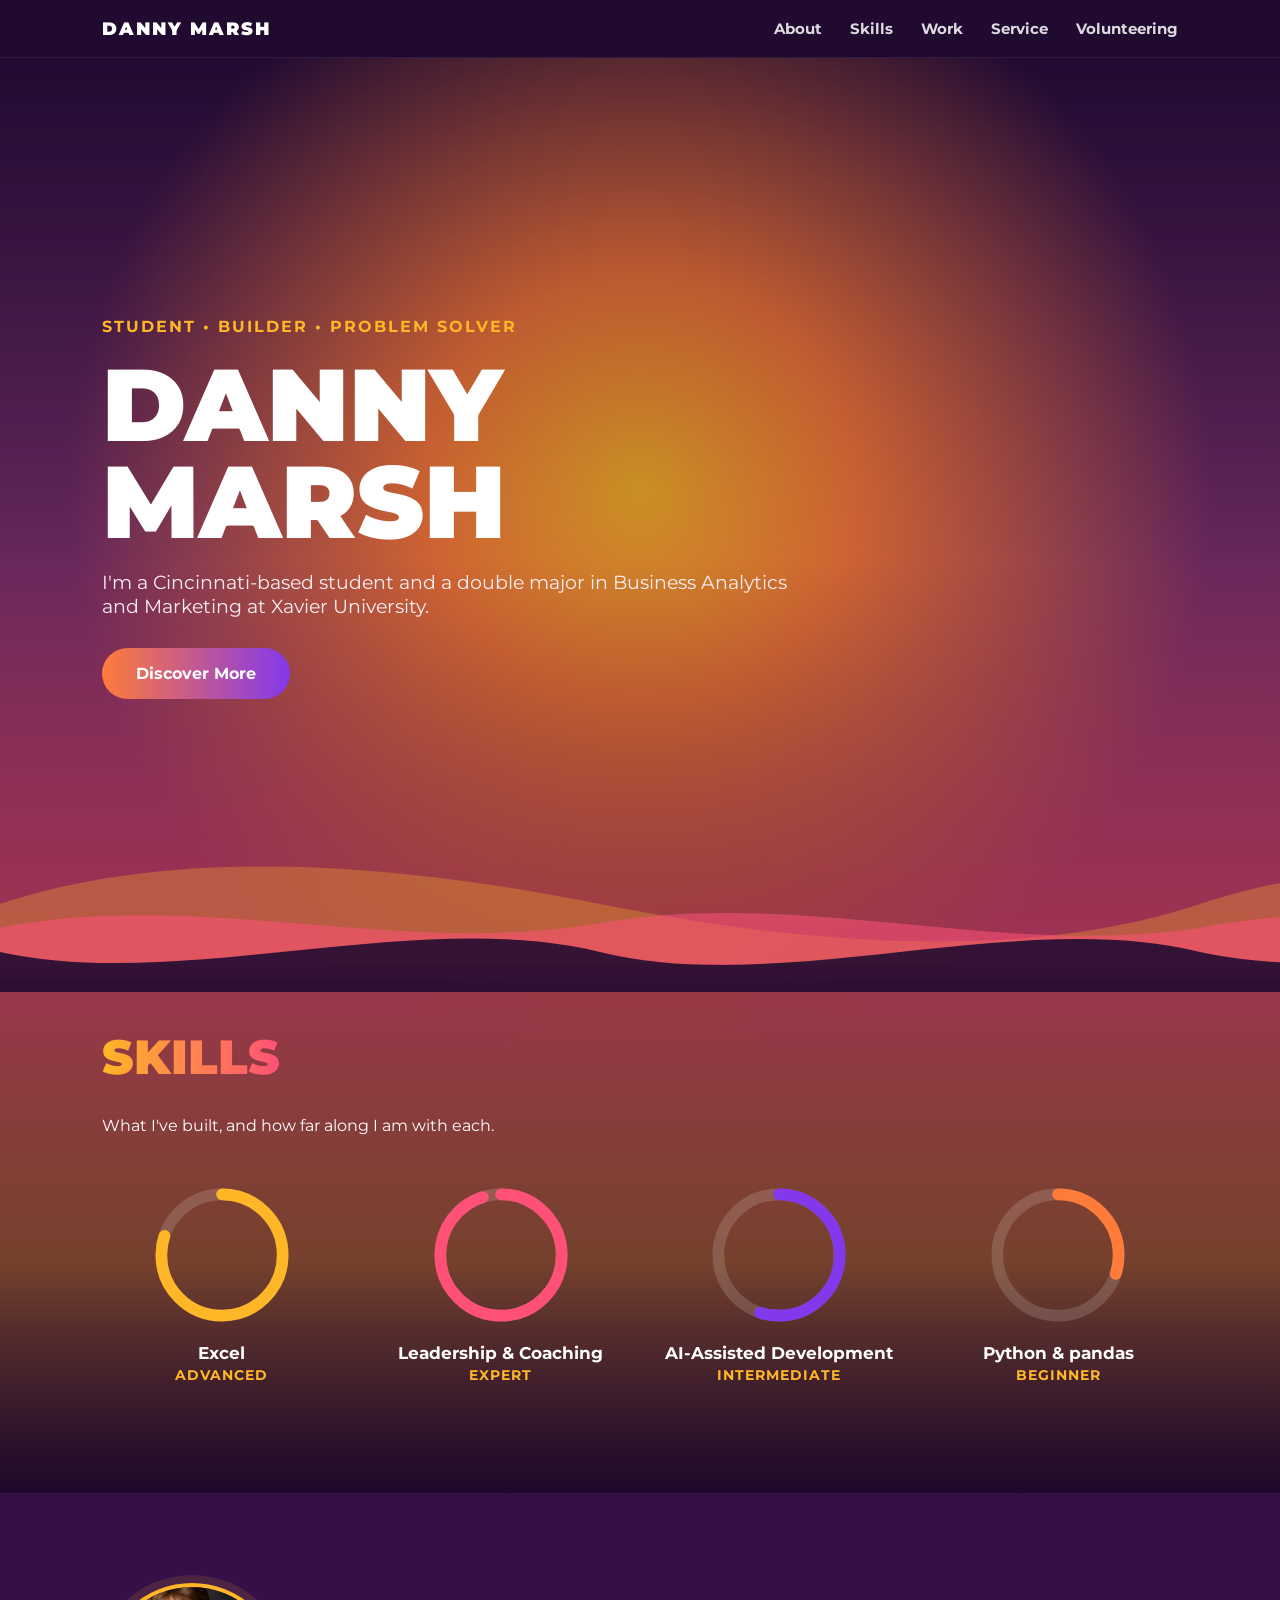
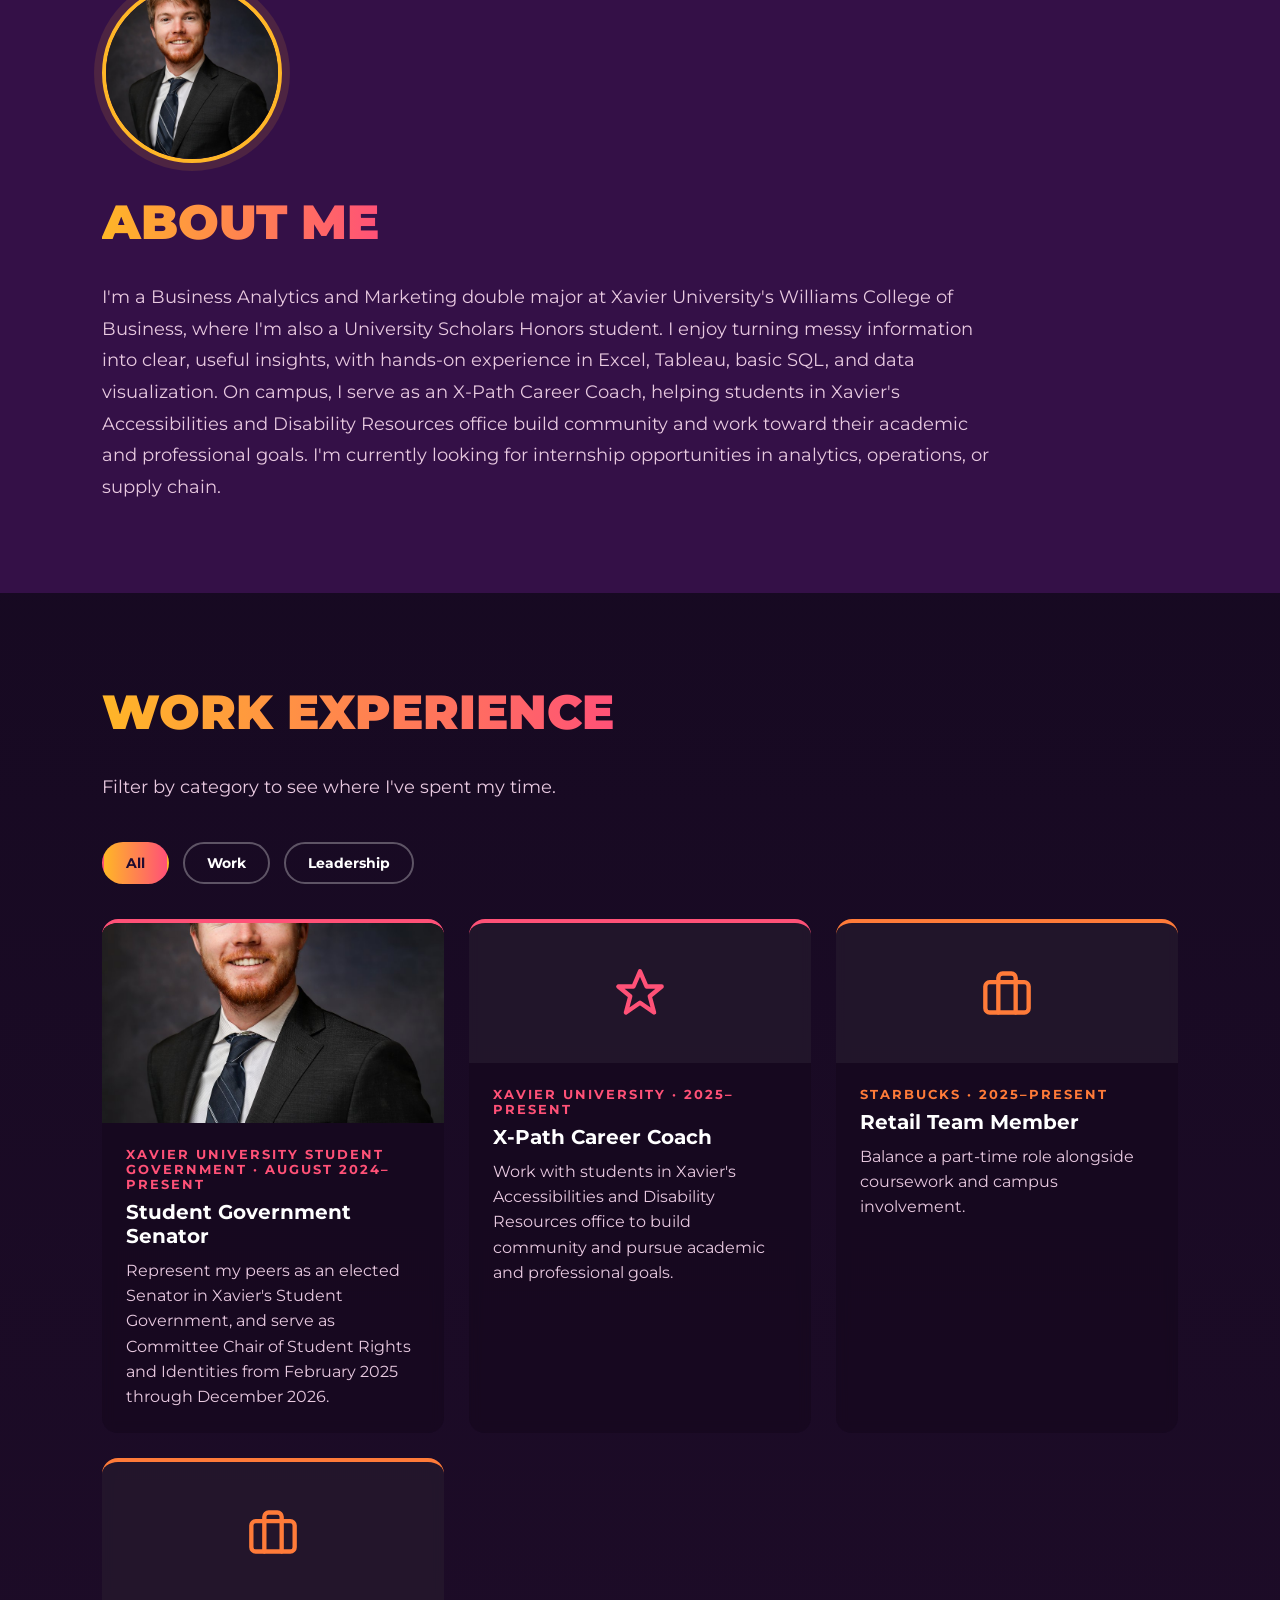
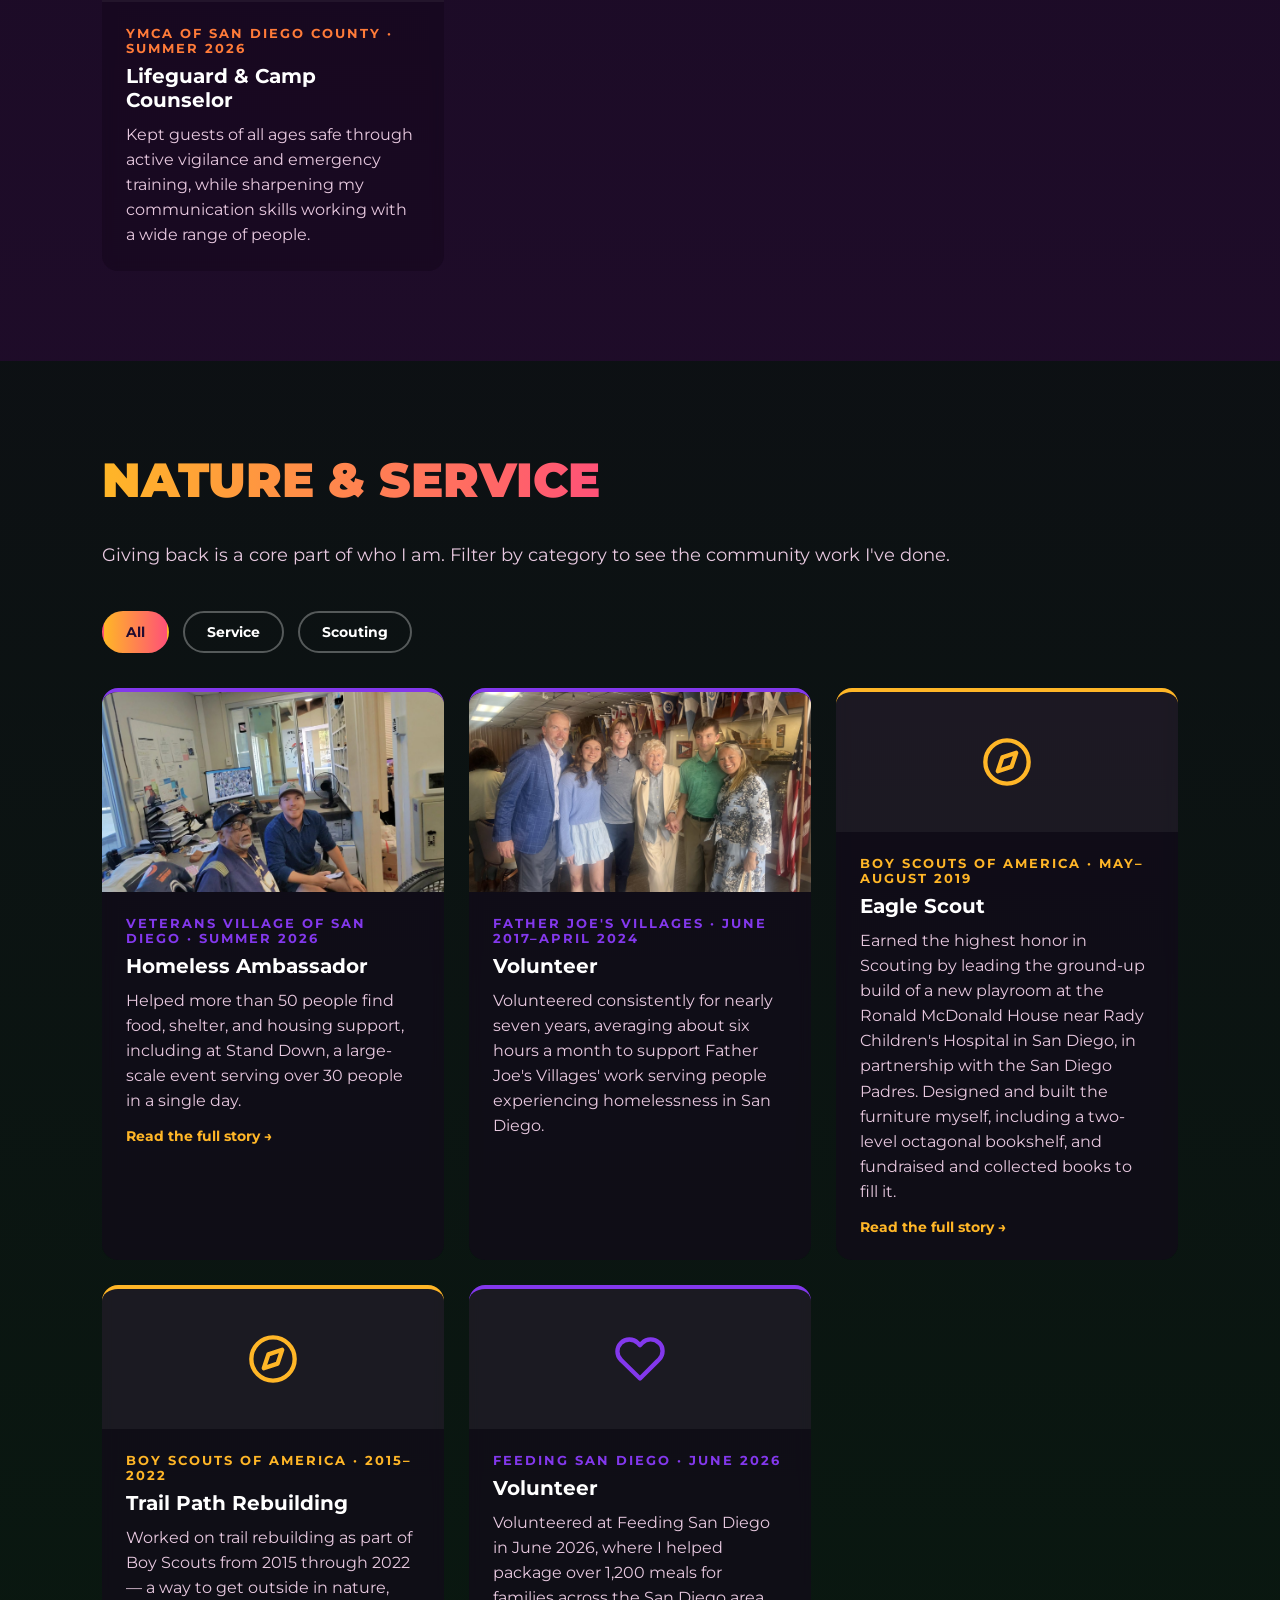
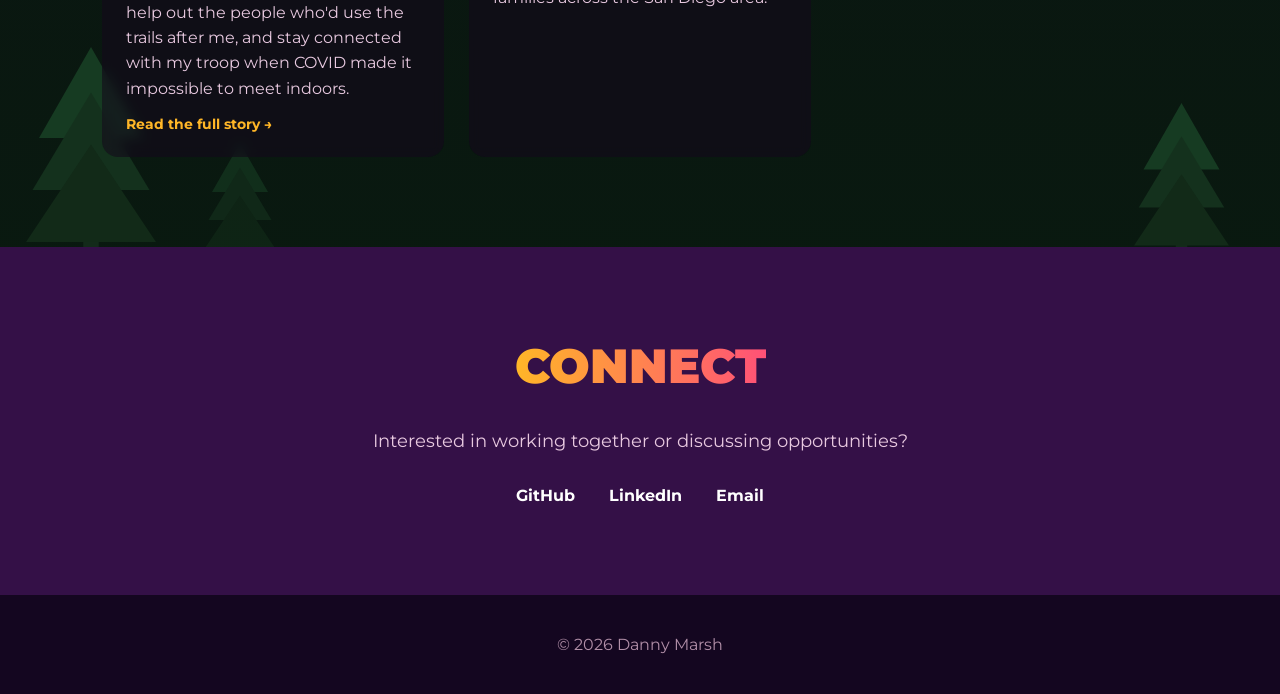
==== commit 5bd10312: "Add real photos to Veterans Village and Father Joe's Villages cards Co-Authored-By: Claude Fable 5.1" ====
--- a/index.html
+++ b/index.html
@@ -172,9 +172,7 @@
 
       <div class="cards">
         <div class="card" data-category="service" style="--card-accent:var(--sun-purple)">
-          <div class="card-icon">
-            <svg viewBox="0 0 24 24" fill="none" stroke="currentColor" stroke-width="2" stroke-linecap="round" stroke-linejoin="round"><path d="M20.8 4.6a5.5 5.5 0 0 0-7.8 0L12 5.6l-1-1a5.5 5.5 0 0 0-7.8 7.8l1 1L12 21l7.8-7.8 1-1a5.5 5.5 0 0 0 0-7.8z"/></svg>
-          </div>
+          <img src="veterans-village.jpg" alt="Danny Marsh volunteering at Veterans Village of San Diego">
           <div class="card-content">
             <div class="tag">Veterans Village of San Diego &middot; Summer 2026</div>
             <h3>Homeless Ambassador</h3>
@@ -184,9 +182,7 @@
         </div>
 
         <div class="card" data-category="service" style="--card-accent:var(--sun-purple)">
-          <div class="card-icon">
-            <svg viewBox="0 0 24 24" fill="none" stroke="currentColor" stroke-width="2" stroke-linecap="round" stroke-linejoin="round"><path d="M20.8 4.6a5.5 5.5 0 0 0-7.8 0L12 5.6l-1-1a5.5 5.5 0 0 0-7.8 7.8l1 1L12 21l7.8-7.8 1-1a5.5 5.5 0 0 0 0-7.8z"/></svg>
-          </div>
+          <img src="father-joes-villages.jpg" alt="Danny Marsh with his family">
           <div class="card-content">
             <div class="tag">Father Joe's Villages &middot; June 2017&ndash;April 2024</div>
             <h3>Volunteer</h3>
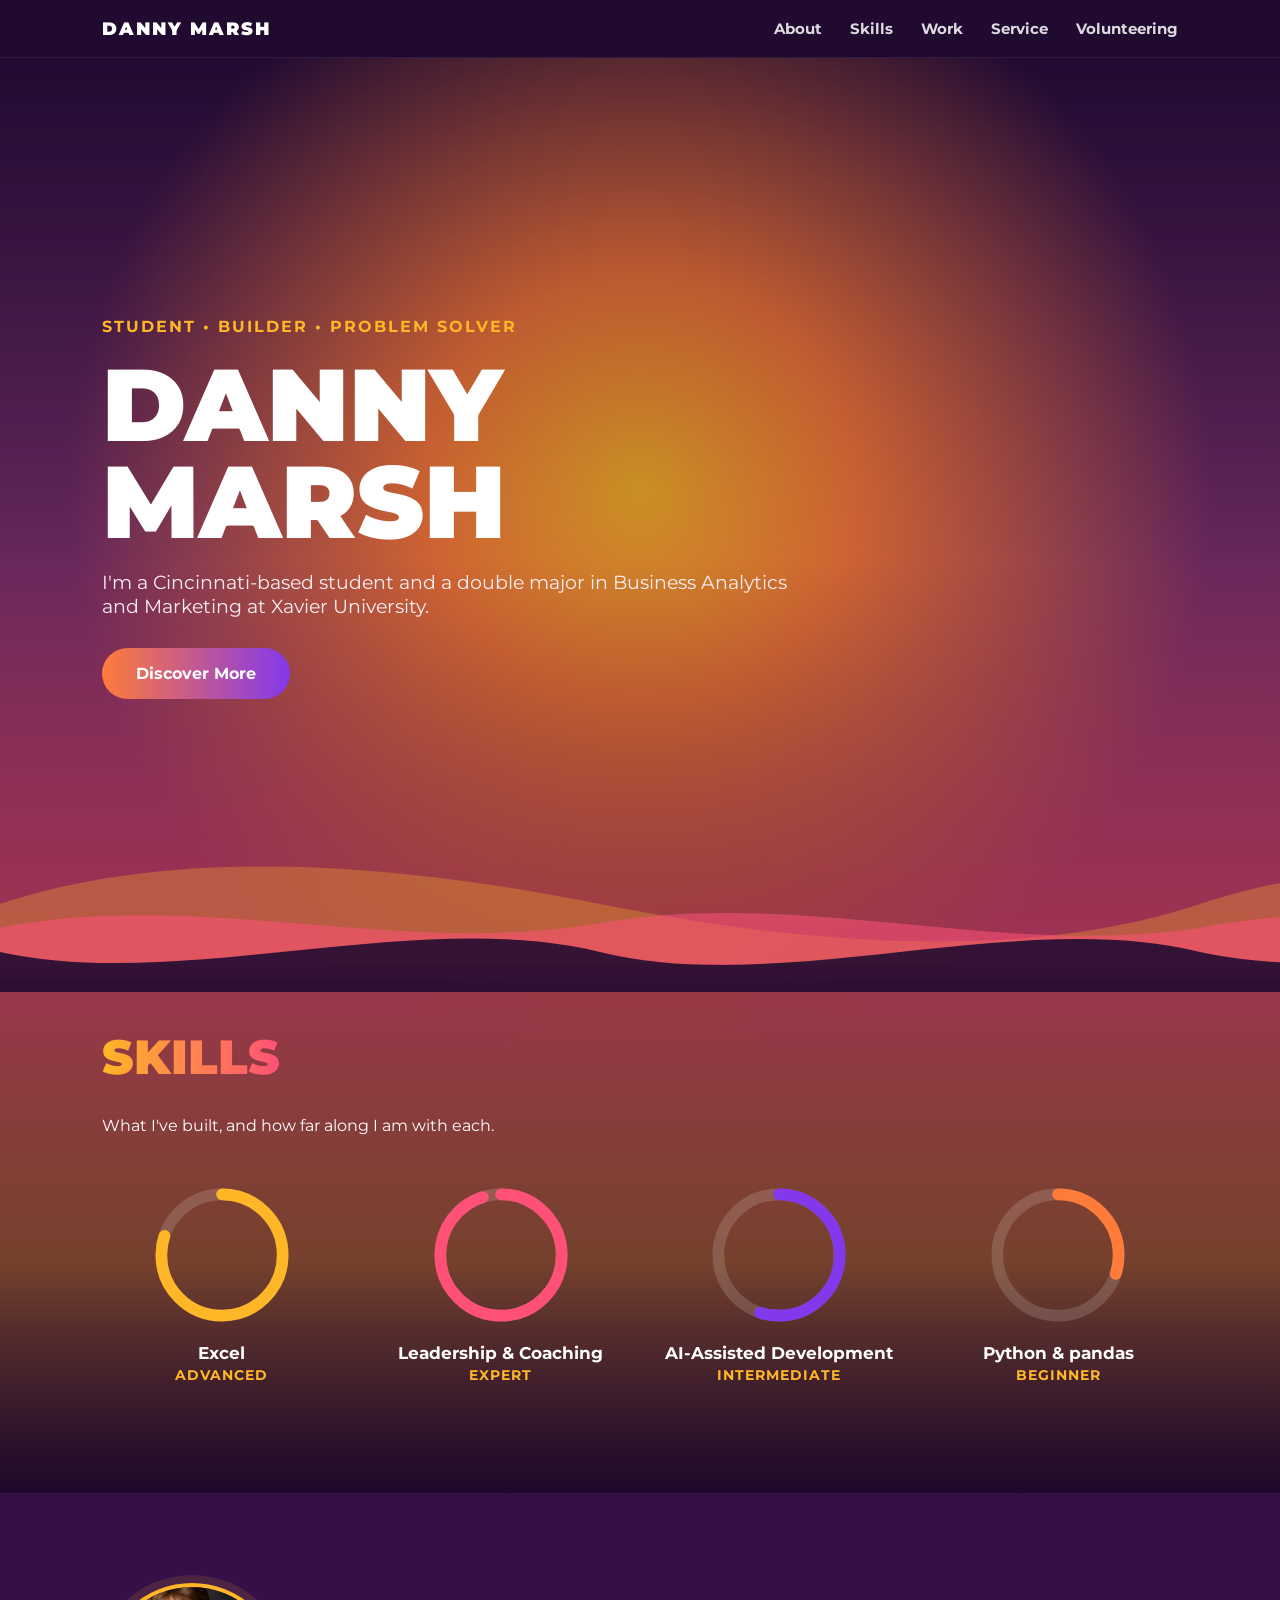
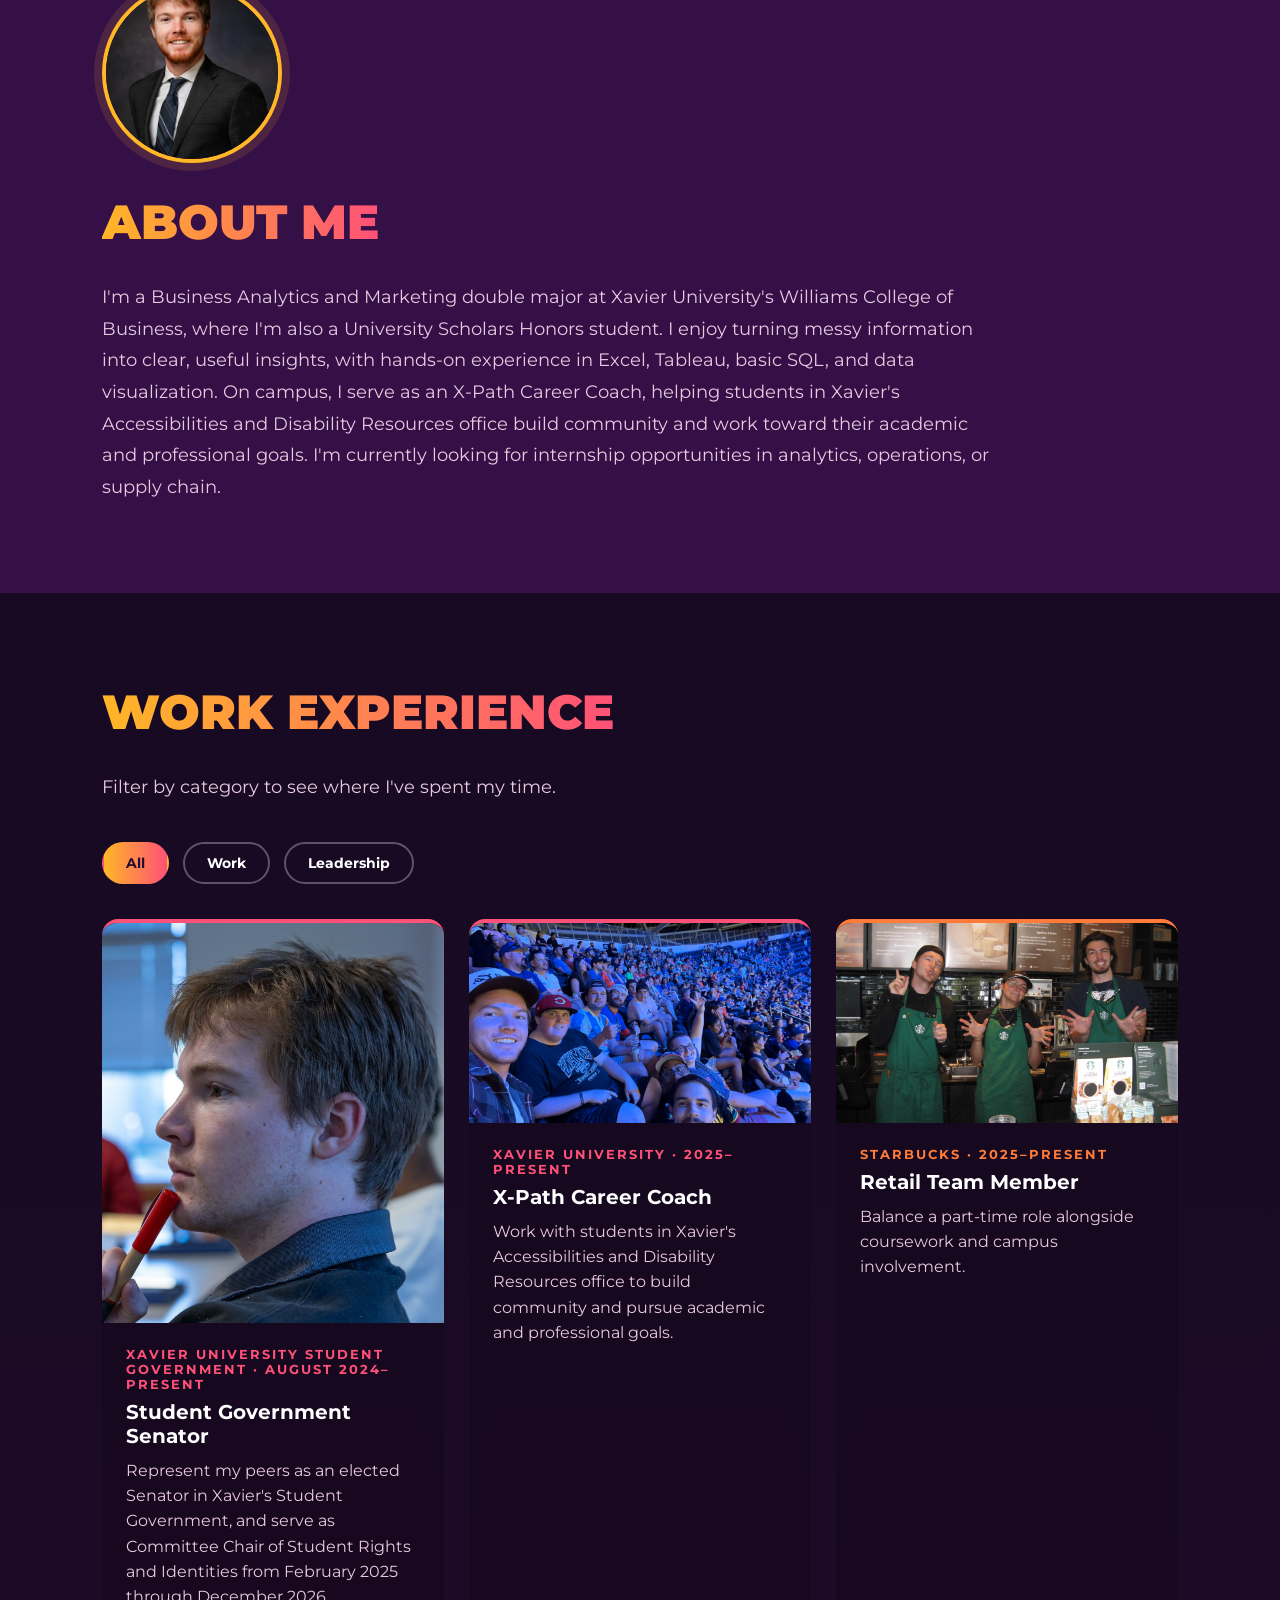
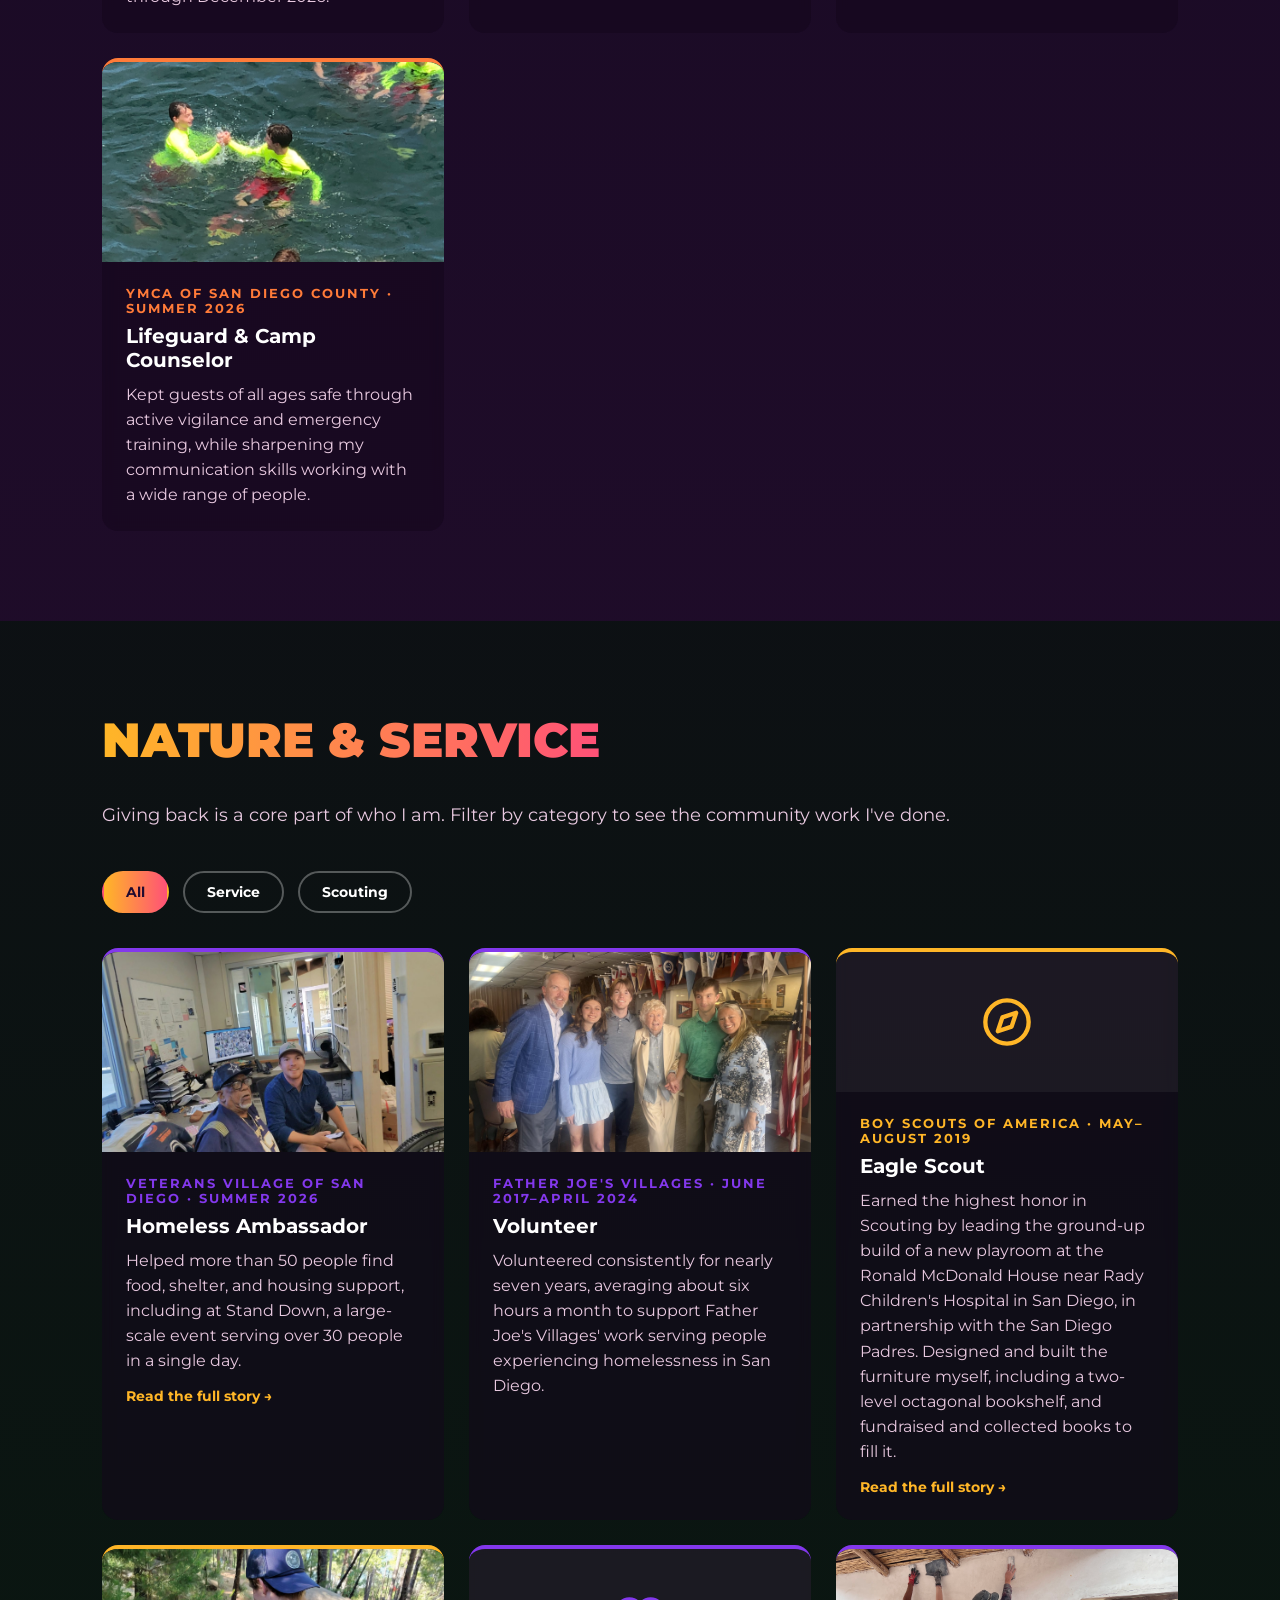
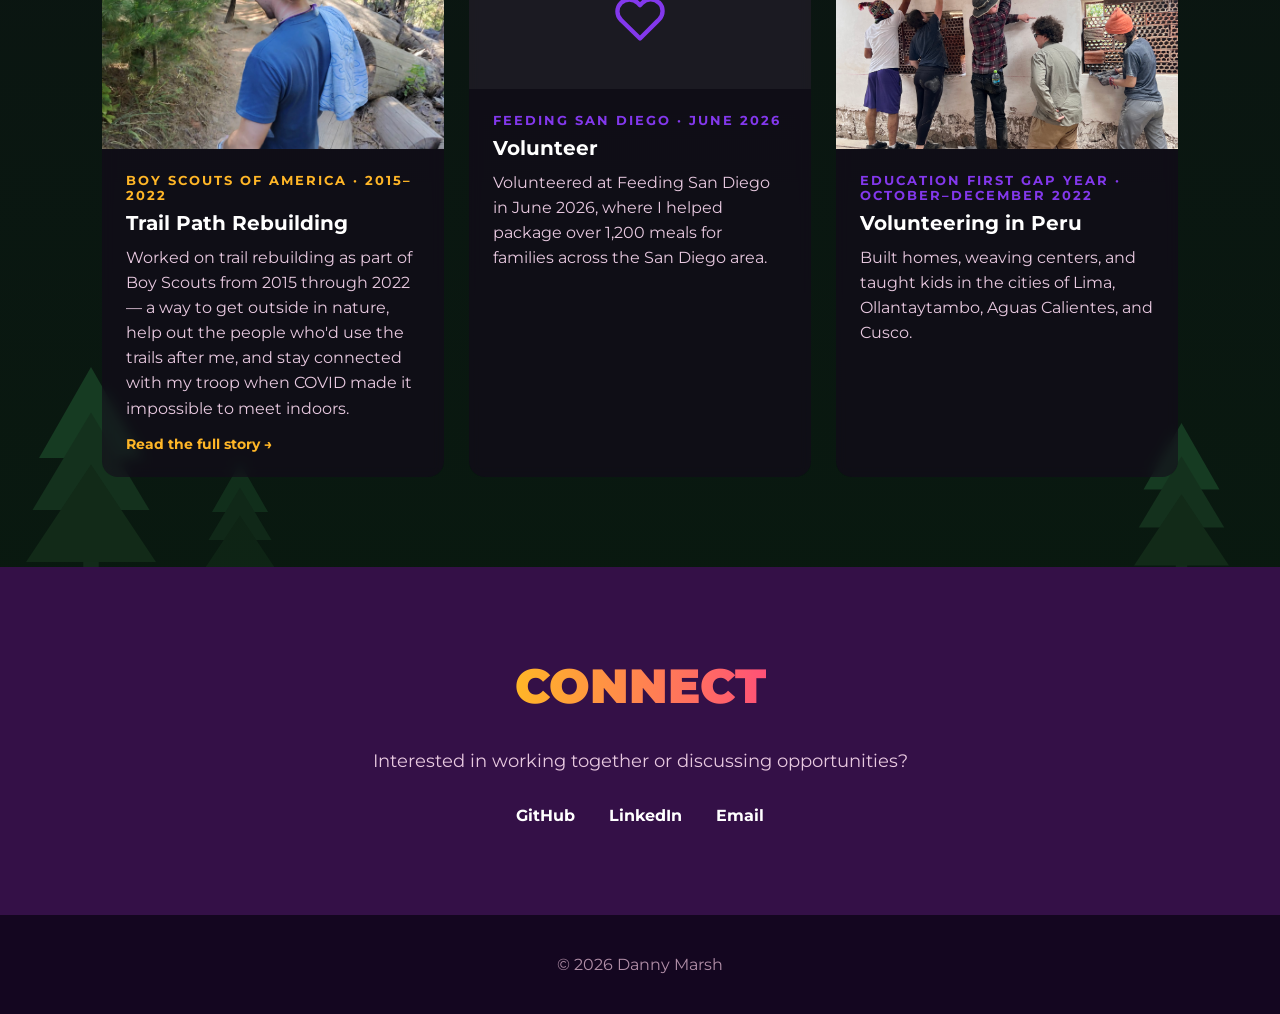
==== commit 0aa9fcf7: "Add photos to experience cards and new Peru volunteering card Co-Authored-By: Claude Sonnet 5.5 <nor" ====
--- a/index.html
+++ b/index.html
@@ -108,7 +108,7 @@
 
       <div class="cards">
         <div class="card" data-category="leadership" style="--card-accent:var(--sun-coral)">
-          <img src="photo.jpg" alt="Danny Marsh">
+          <img src="sga22.jpg" alt="Danny Marsh listening during a Student Government meeting" style="height:400px;object-position:50% 17%">
           <div class="card-content">
             <div class="tag">Xavier University Student Government &middot; August 2024&ndash;Present</div>
             <h3>Student Government Senator</h3>
@@ -117,9 +117,7 @@
         </div>
 
         <div class="card" data-category="leadership" style="--card-accent:var(--sun-coral)">
-          <div class="card-icon">
-            <svg viewBox="0 0 24 24" fill="none" stroke="currentColor" stroke-width="2" stroke-linecap="round" stroke-linejoin="round"><polygon points="12 2 15 9 22 9 16.5 13.5 18.5 21 12 16.5 5.5 21 7.5 13.5 2 9 9 9"/></svg>
-          </div>
+          <img src="x-path.jpg" alt="Danny Marsh at Xavier University as an X-Path Career Coach">
           <div class="card-content">
             <div class="tag">Xavier University &middot; 2025&ndash;Present</div>
             <h3>X-Path Career Coach</h3>
@@ -128,9 +126,7 @@
         </div>
 
         <div class="card" data-category="work" style="--card-accent:var(--sun-orange)">
-          <div class="card-icon">
-            <svg viewBox="0 0 24 24" fill="none" stroke="currentColor" stroke-width="2" stroke-linecap="round" stroke-linejoin="round"><rect x="2" y="7" width="20" height="14" rx="2"/><path d="M16 21V5a2 2 0 0 0-2-2h-4a2 2 0 0 0-2 2v16"/></svg>
-          </div>
+          <img src="starbucks.jpg" alt="Danny Marsh working at Starbucks">
           <div class="card-content">
             <div class="tag">Starbucks &middot; 2025&ndash;Present</div>
             <h3>Retail Team Member</h3>
@@ -139,9 +135,7 @@
         </div>
 
         <div class="card" data-category="work" style="--card-accent:var(--sun-orange)">
-          <div class="card-icon">
-            <svg viewBox="0 0 24 24" fill="none" stroke="currentColor" stroke-width="2" stroke-linecap="round" stroke-linejoin="round"><rect x="2" y="7" width="20" height="14" rx="2"/><path d="M16 21V5a2 2 0 0 0-2-2h-4a2 2 0 0 0-2 2v16"/></svg>
-          </div>
+          <img src="lifeguard.jpg" alt="Danny Marsh as a lifeguard and camp counselor at the YMCA of San Diego County">
           <div class="card-content">
             <div class="tag">YMCA of San Diego County &middot; Summer 2026</div>
             <h3>Lifeguard &amp; Camp Counselor</h3>
@@ -203,9 +197,7 @@
         </div>
 
         <div class="card" data-category="scouting" style="--card-accent:var(--sun-gold)">
-          <div class="card-icon">
-            <svg viewBox="0 0 24 24" fill="none" stroke="currentColor" stroke-width="2" stroke-linecap="round" stroke-linejoin="round"><circle cx="12" cy="12" r="10"/><polygon points="16.24 7.76 14.12 14.12 7.76 16.24 9.88 9.88 16.24 7.76"/></svg>
-          </div>
+          <img src="trail-rebuilding.jpg" alt="Danny Marsh rebuilding a trail with his Boy Scout troop">
           <div class="card-content">
             <div class="tag">Boy Scouts of America &middot; 2015&ndash;2022</div>
             <h3>Trail Path Rebuilding</h3>
@@ -222,6 +214,15 @@
             <div class="tag">Feeding San Diego &middot; June 2026</div>
             <h3>Volunteer</h3>
             <p>Volunteered at Feeding San Diego in June 2026, where I helped package over 1,200 meals for families across the San Diego area.</p>
+          </div>
+        </div>
+
+        <div class="card" data-category="service" style="--card-accent:var(--sun-purple)">
+          <img src="peru.jpg" alt="Danny Marsh volunteering in Peru">
+          <div class="card-content">
+            <div class="tag">Education First Gap Year &middot; October&ndash;December 2022</div>
+            <h3>Volunteering in Peru</h3>
+            <p>Built homes, weaving centers, and taught kids in the cities of Lima, Ollantaytambo, Aguas Calientes, and Cusco.</p>
           </div>
         </div>
       </div>
@@ -234,7 +235,7 @@
   <p style="margin:0 auto 30px auto;">Interested in working together or discussing opportunities?</p>
   <a href="#">GitHub</a>
   <a href="https://www.linkedin.com/in/dannymarsh-/" target="_blank" rel="noopener noreferrer" title="https://www.linkedin.com/in/dannymarsh-/">LinkedIn</a>
-  <a href="mailto:you@example.com">Email</a>
+  <a href="mailto:dannymarsh111@icloud.com">Email</a>
 </section>
 
 <footer class="footer">&copy; 2026 Danny Marsh</footer>
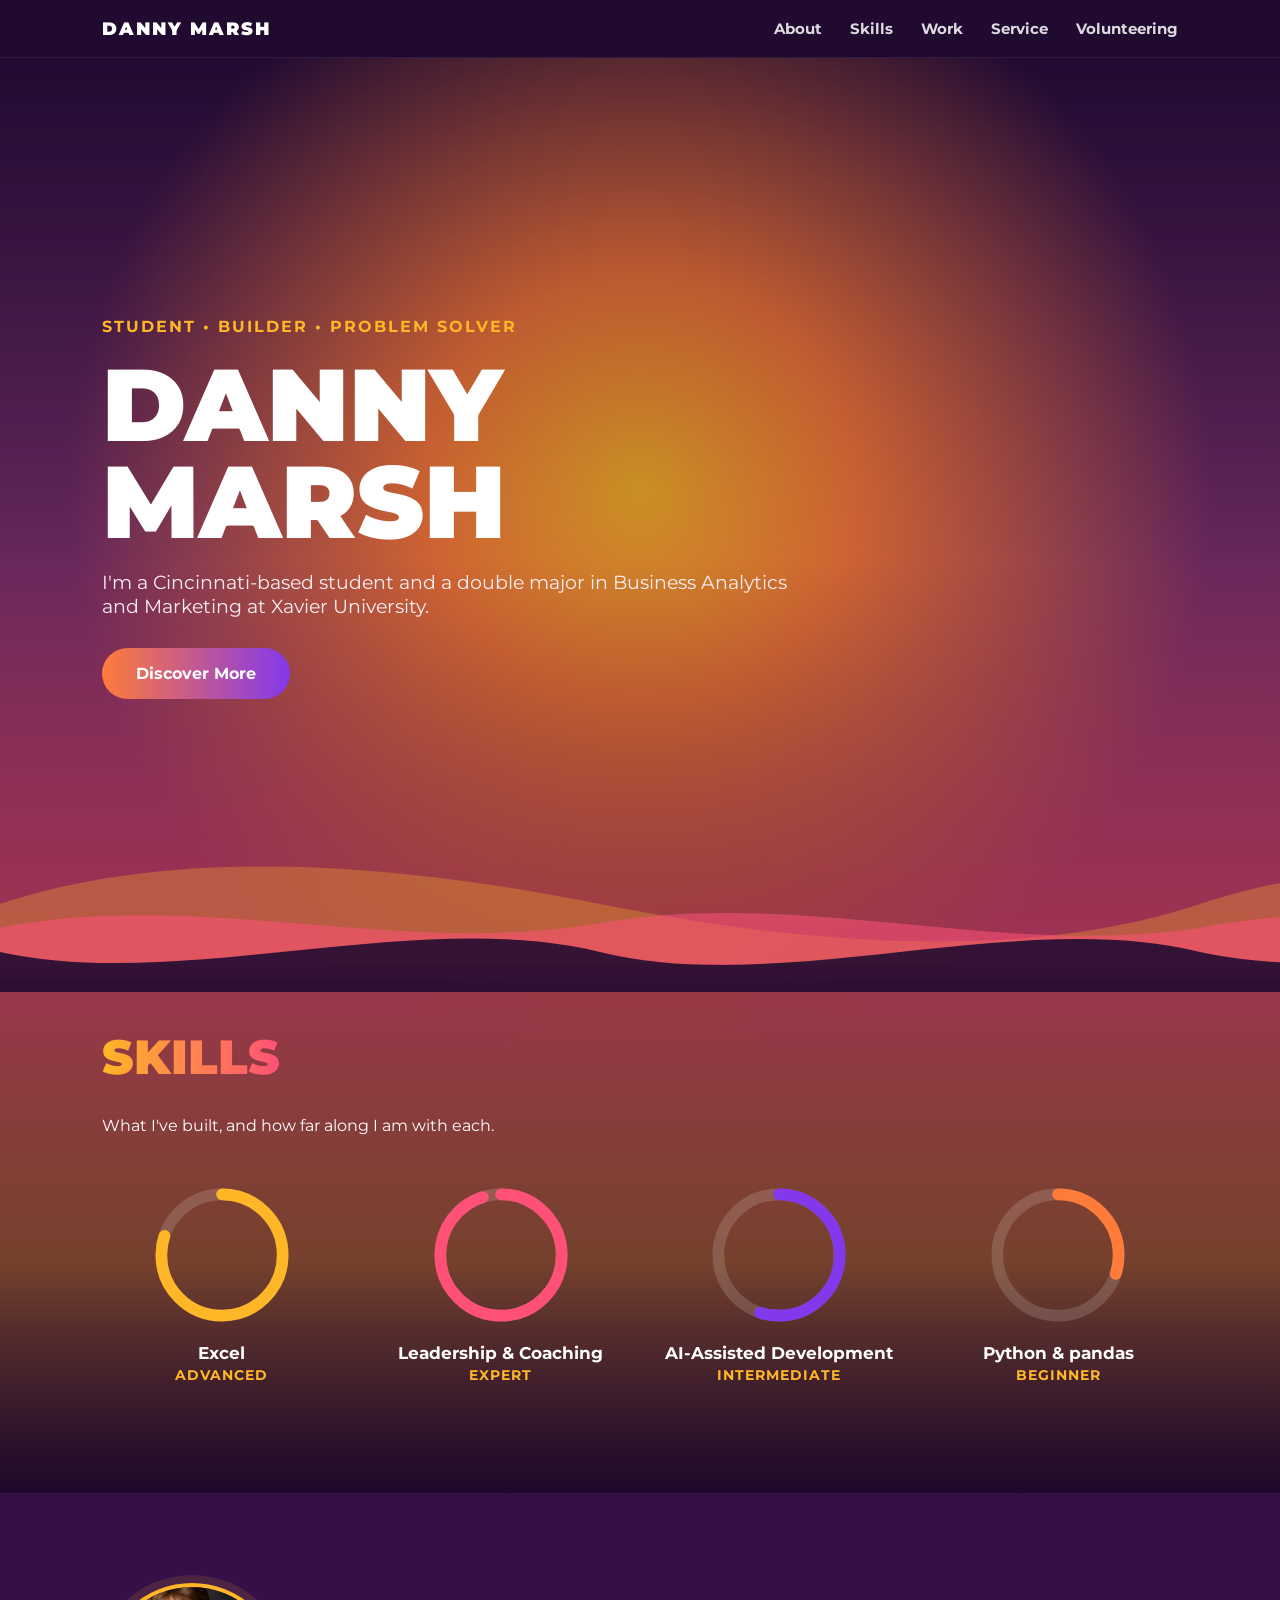
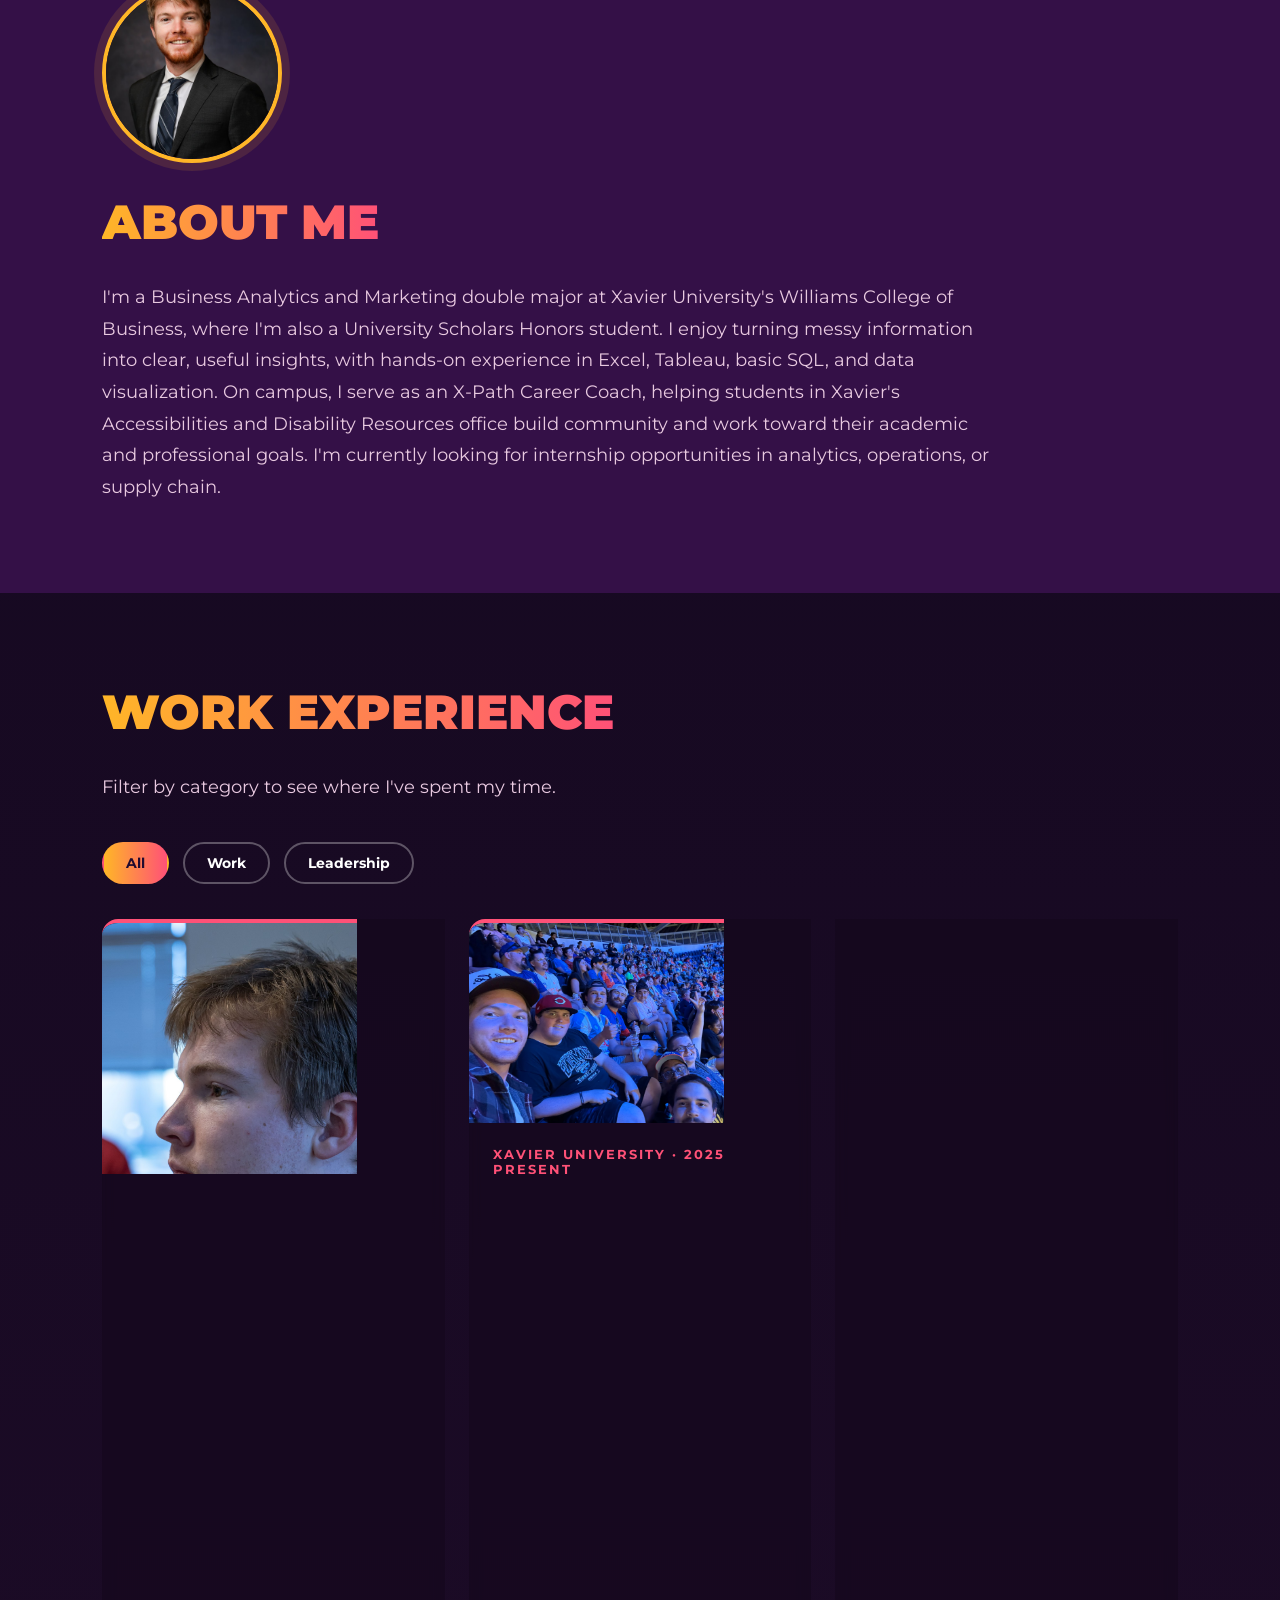
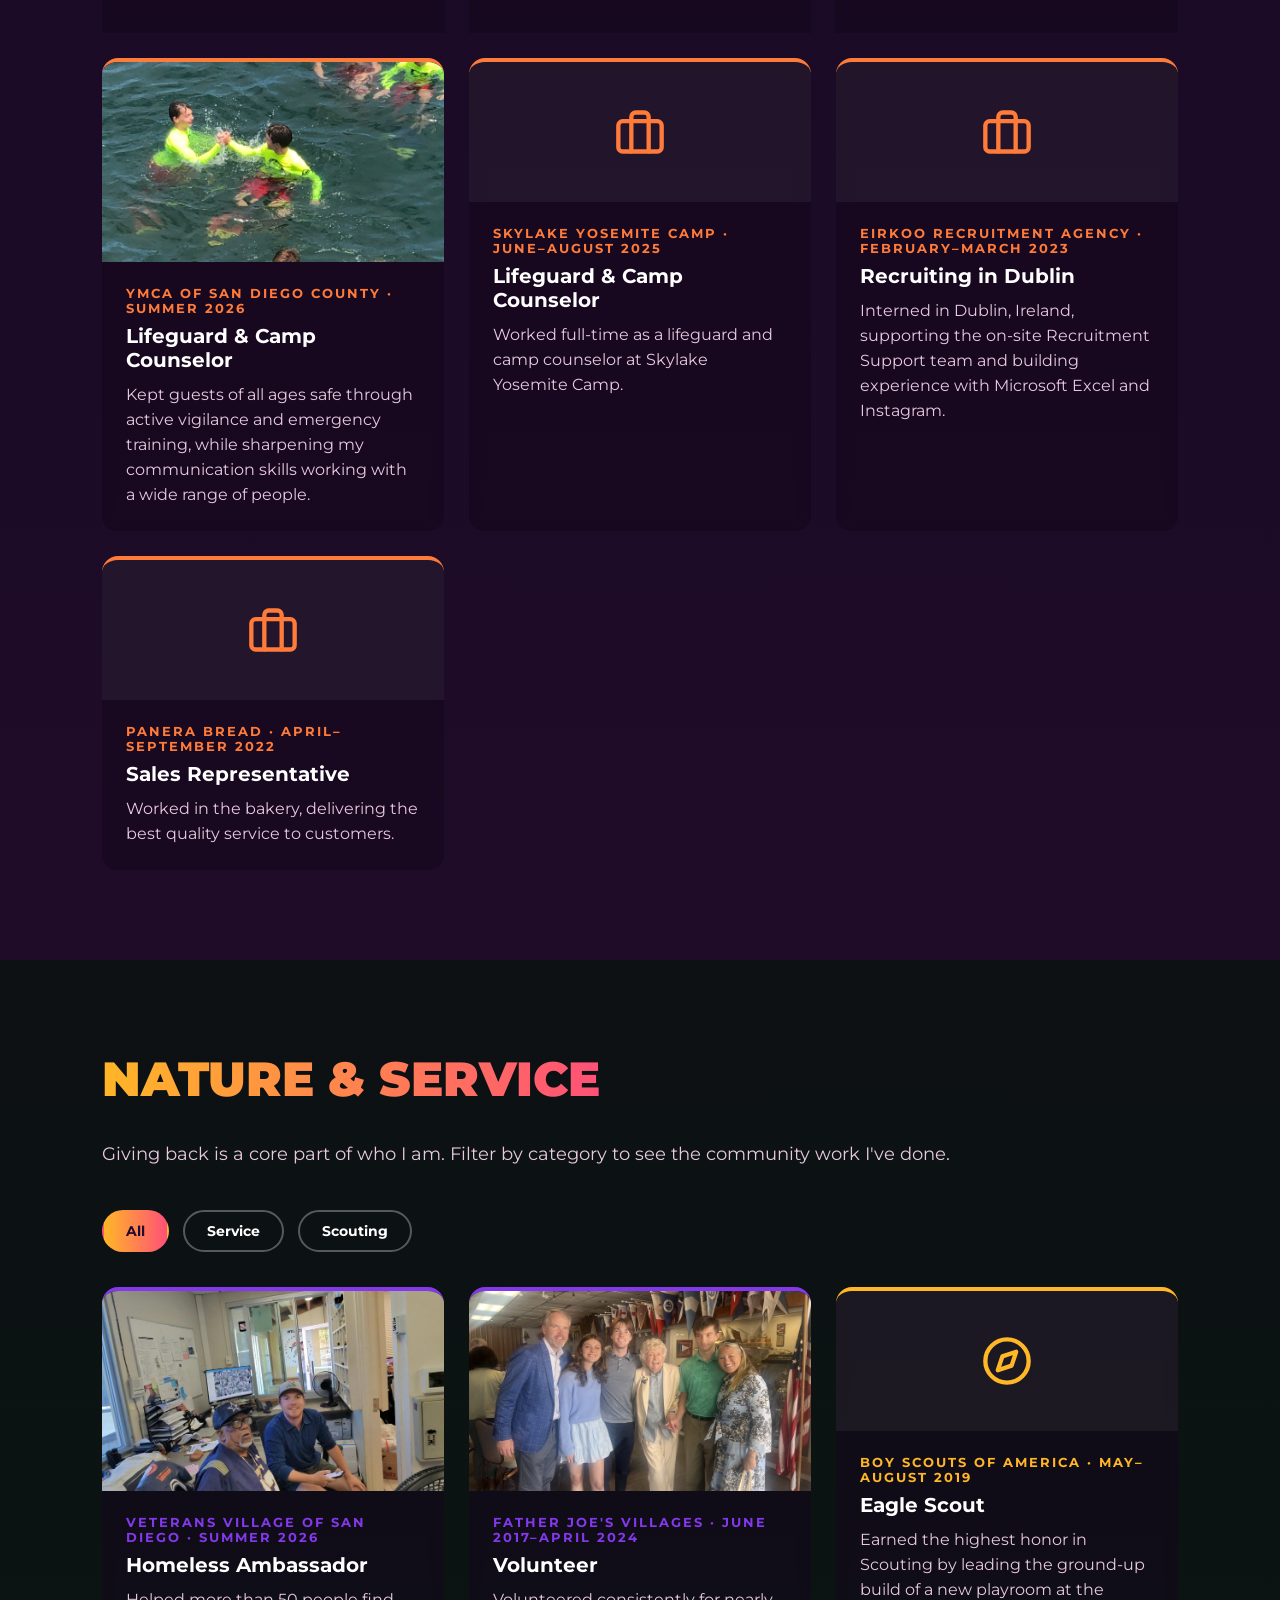
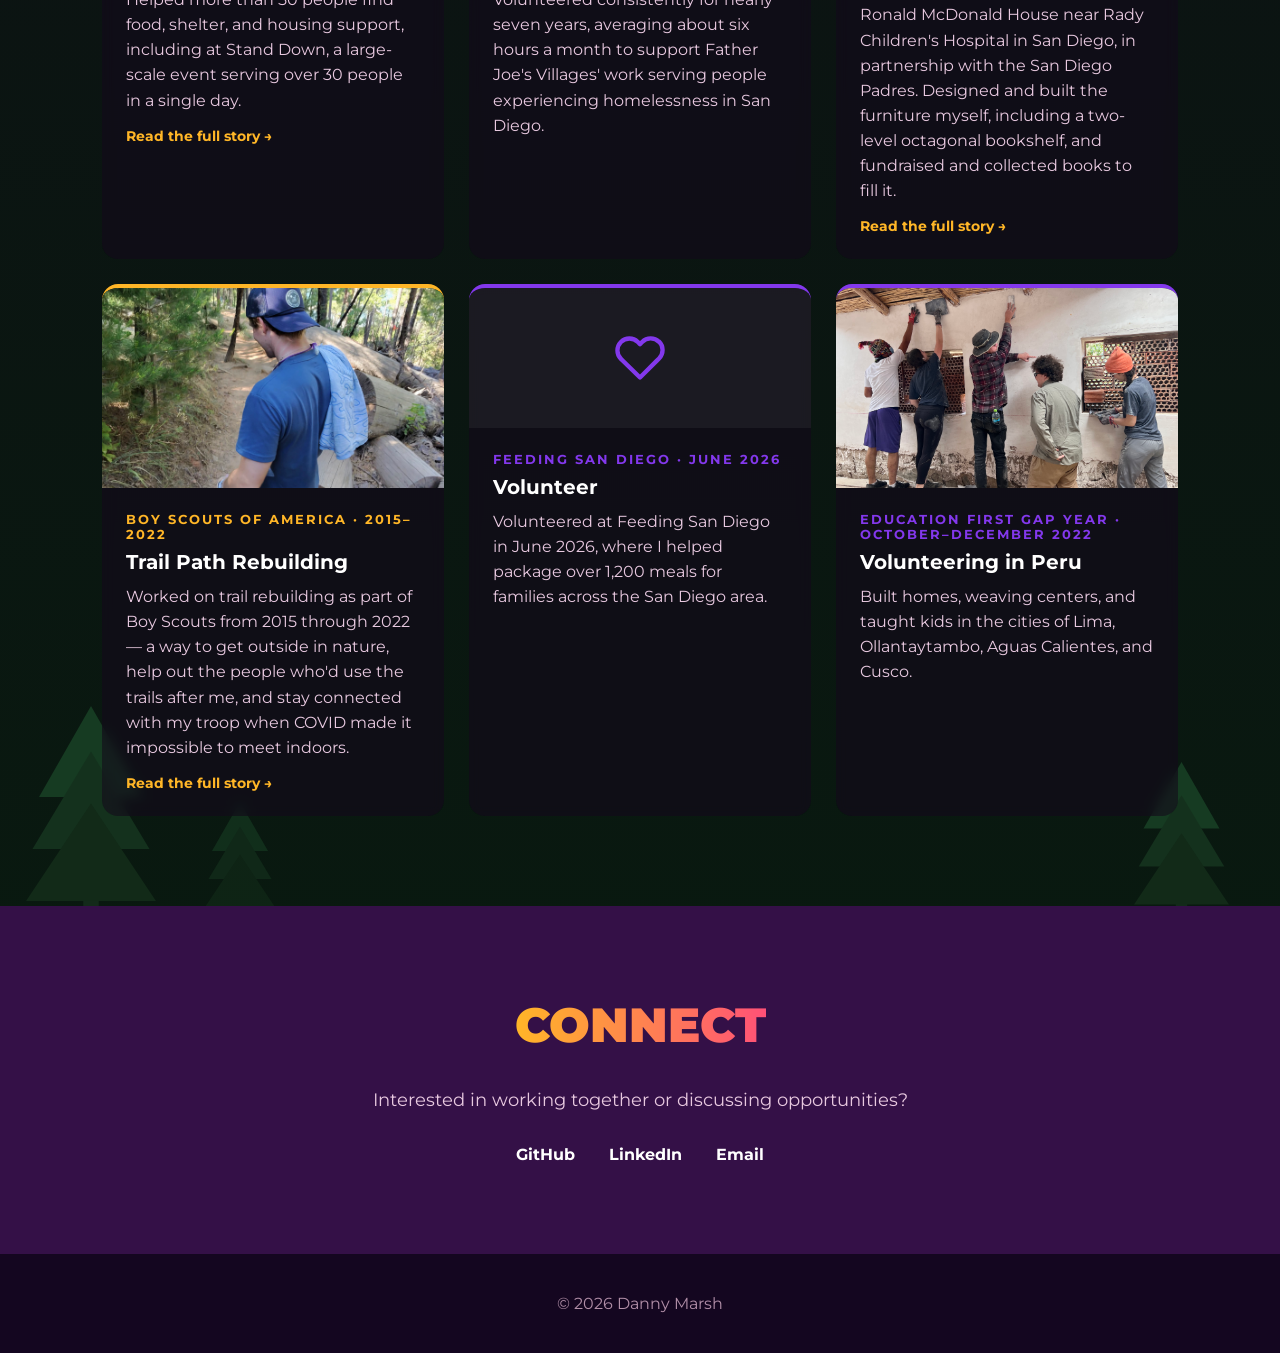
==== commit 193fb39f: "Add Skylake, Eirkoo Dublin, and Panera work experience cards Co-Authored-By: Claude Sonnet 5.5 <nore" ====
--- a/index.html
+++ b/index.html
@@ -142,6 +142,39 @@
             <p>Kept guests of all ages safe through active vigilance and emergency training, while sharpening my communication skills working with a wide range of people.</p>
           </div>
         </div>
+
+        <div class="card" data-category="work" style="--card-accent:var(--sun-orange)">
+          <div class="card-icon">
+            <svg viewBox="0 0 24 24" fill="none" stroke="currentColor" stroke-width="2" stroke-linecap="round" stroke-linejoin="round"><rect x="2" y="7" width="20" height="14" rx="2"/><path d="M16 21V5a2 2 0 0 0-2-2h-4a2 2 0 0 0-2 2v16"/></svg>
+          </div>
+          <div class="card-content">
+            <div class="tag">Skylake Yosemite Camp &middot; June&ndash;August 2025</div>
+            <h3>Lifeguard &amp; Camp Counselor</h3>
+            <p>Worked full-time as a lifeguard and camp counselor at Skylake Yosemite Camp.</p>
+          </div>
+        </div>
+
+        <div class="card" data-category="work" style="--card-accent:var(--sun-orange)">
+          <div class="card-icon">
+            <svg viewBox="0 0 24 24" fill="none" stroke="currentColor" stroke-width="2" stroke-linecap="round" stroke-linejoin="round"><rect x="2" y="7" width="20" height="14" rx="2"/><path d="M16 21V5a2 2 0 0 0-2-2h-4a2 2 0 0 0-2 2v16"/></svg>
+          </div>
+          <div class="card-content">
+            <div class="tag">Eirkoo Recruitment Agency &middot; February&ndash;March 2023</div>
+            <h3>Recruiting in Dublin</h3>
+            <p>Interned in Dublin, Ireland, supporting the on-site Recruitment Support team and building experience with Microsoft Excel and Instagram.</p>
+          </div>
+        </div>
+
+        <div class="card" data-category="work" style="--card-accent:var(--sun-orange)">
+          <div class="card-icon">
+            <svg viewBox="0 0 24 24" fill="none" stroke="currentColor" stroke-width="2" stroke-linecap="round" stroke-linejoin="round"><rect x="2" y="7" width="20" height="14" rx="2"/><path d="M16 21V5a2 2 0 0 0-2-2h-4a2 2 0 0 0-2 2v16"/></svg>
+          </div>
+          <div class="card-content">
+            <div class="tag">Panera Bread &middot; April&ndash;September 2022</div>
+            <h3>Sales Representative</h3>
+            <p>Worked in the bakery, delivering the best quality service to customers.</p>
+          </div>
+        </div>
       </div>
     </div>
   </div>
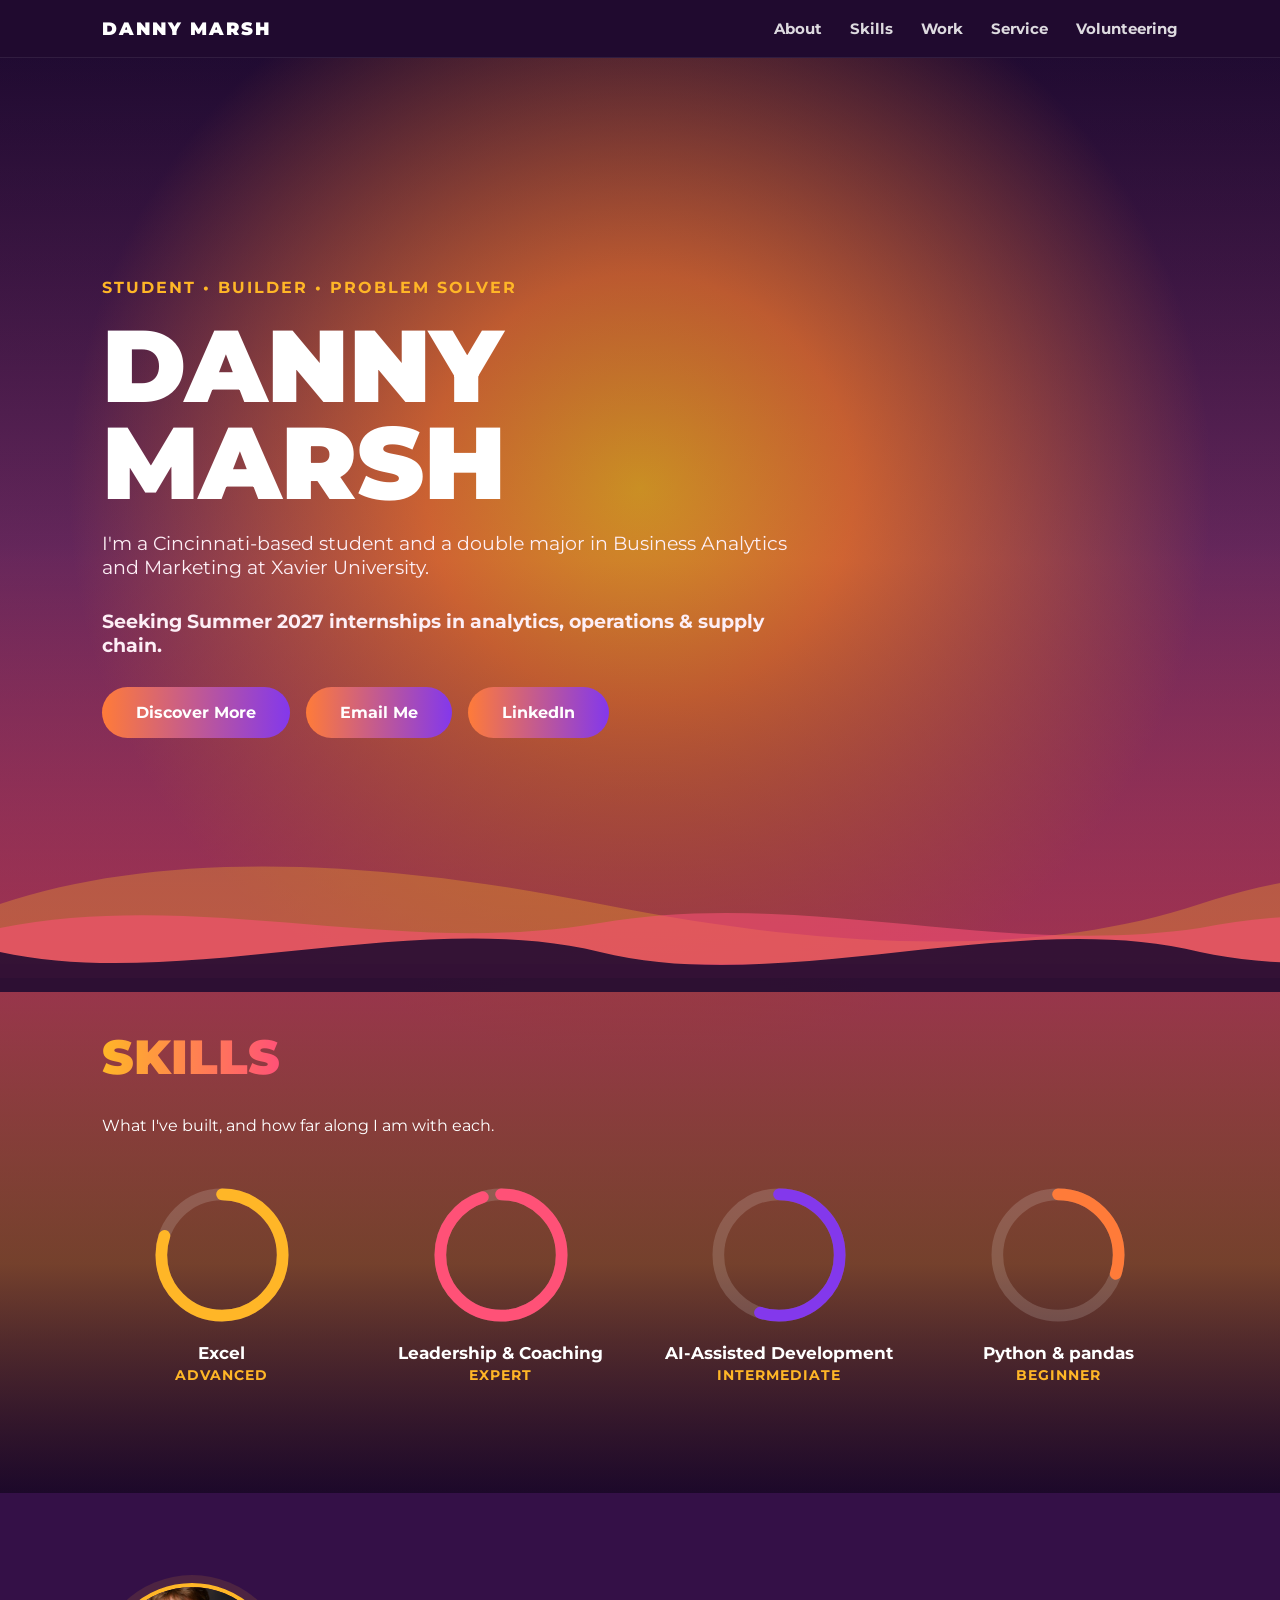
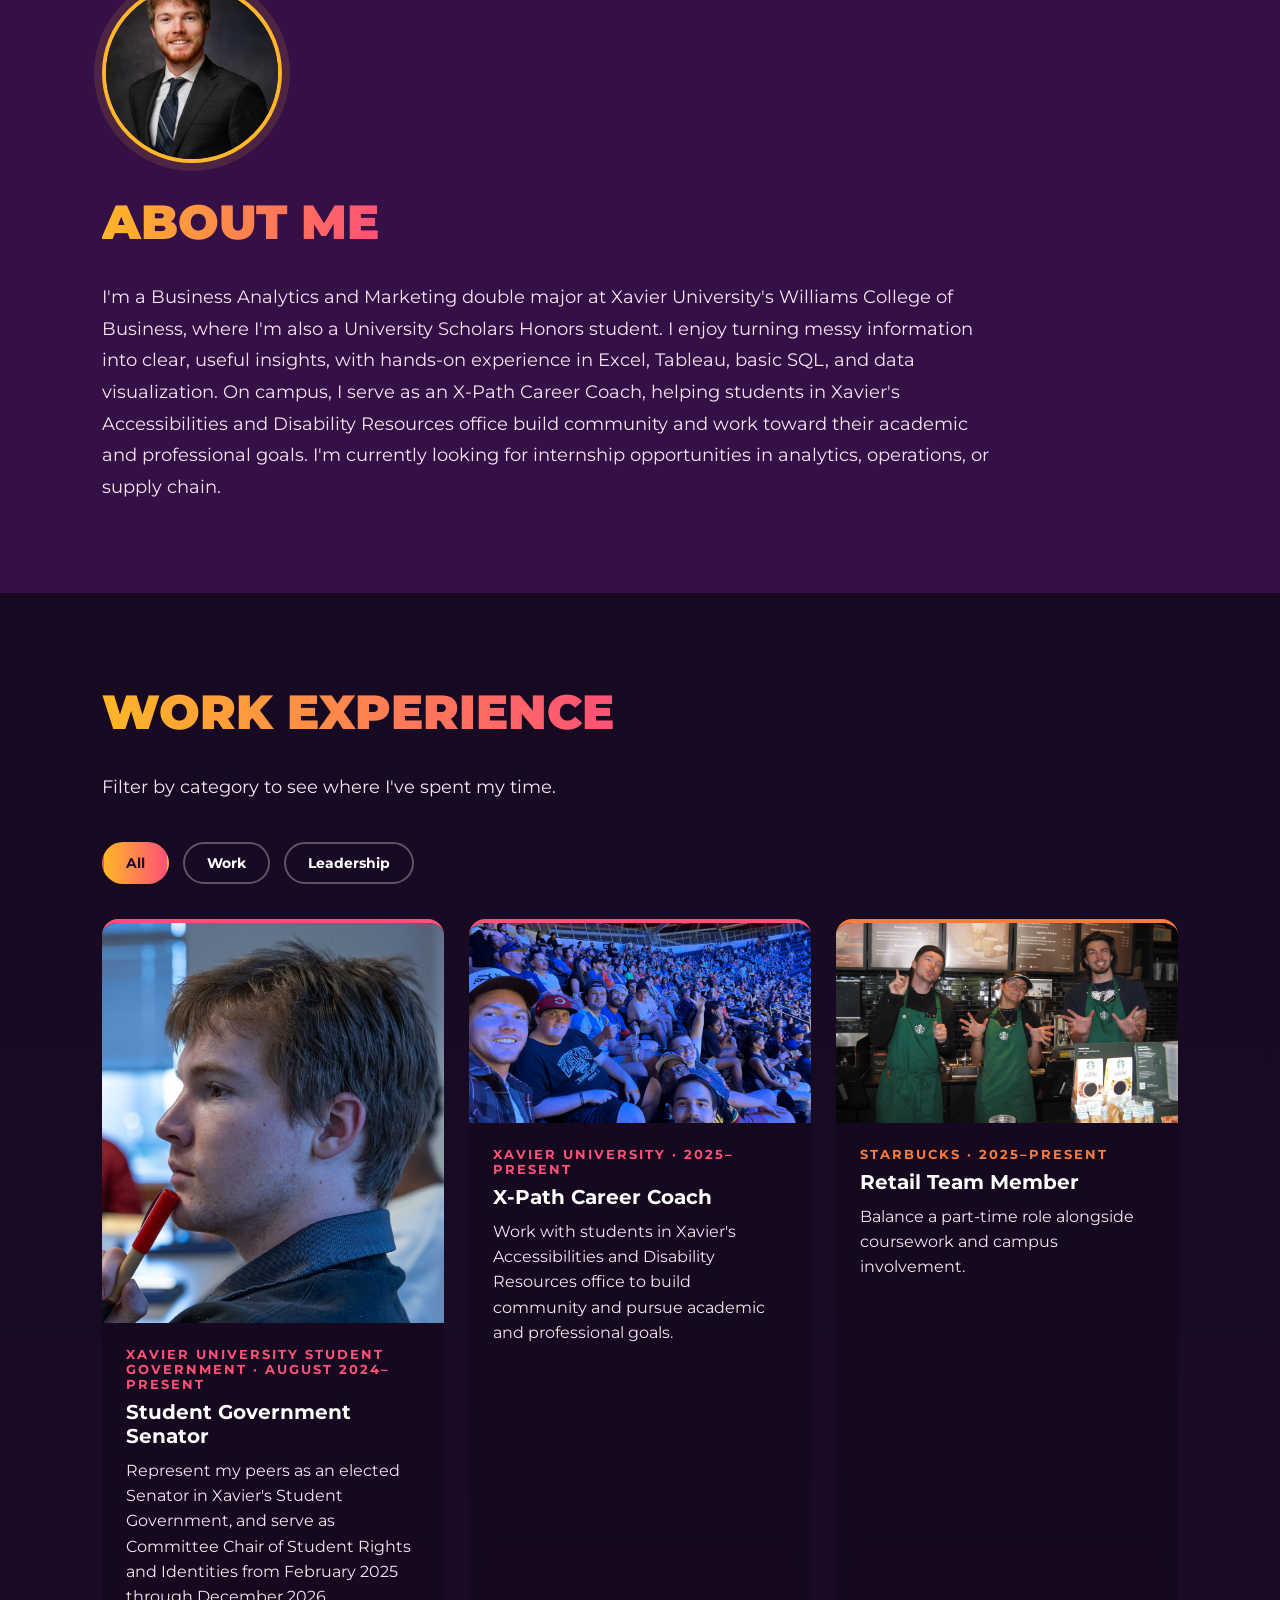
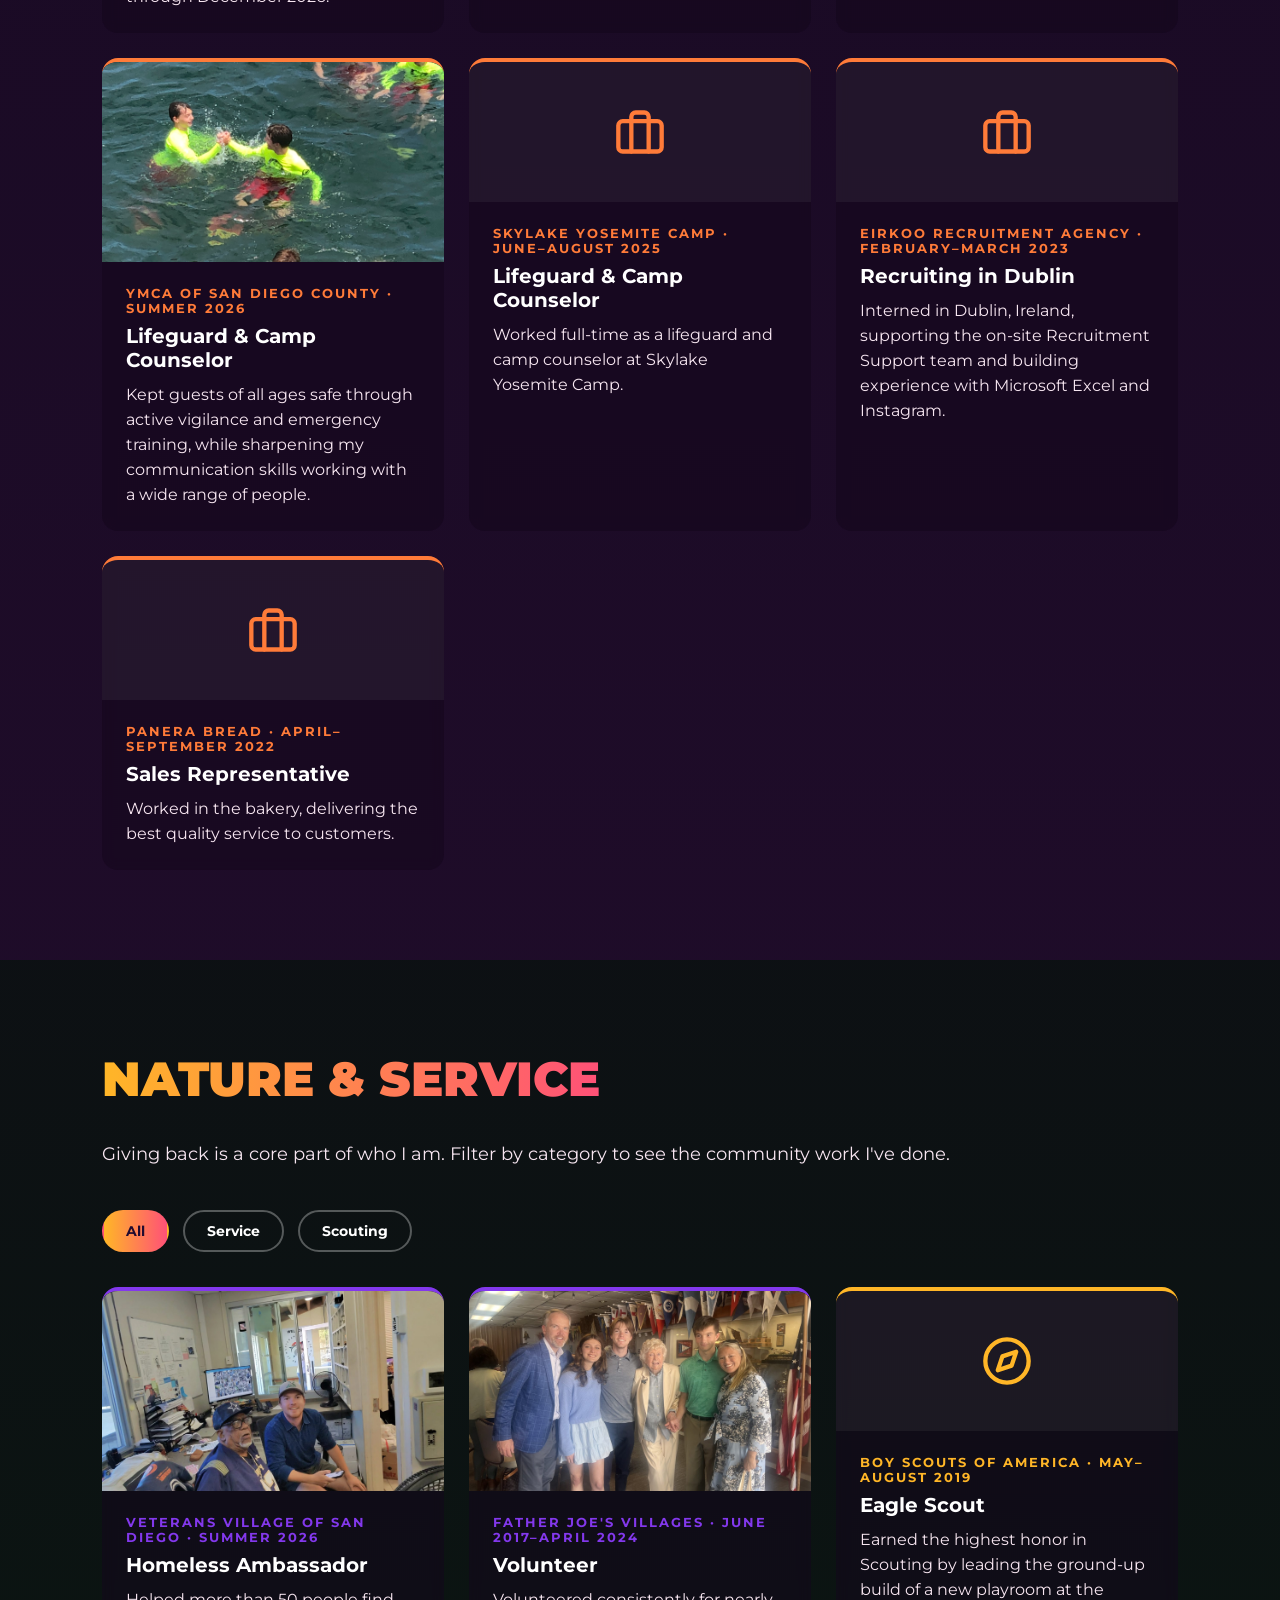
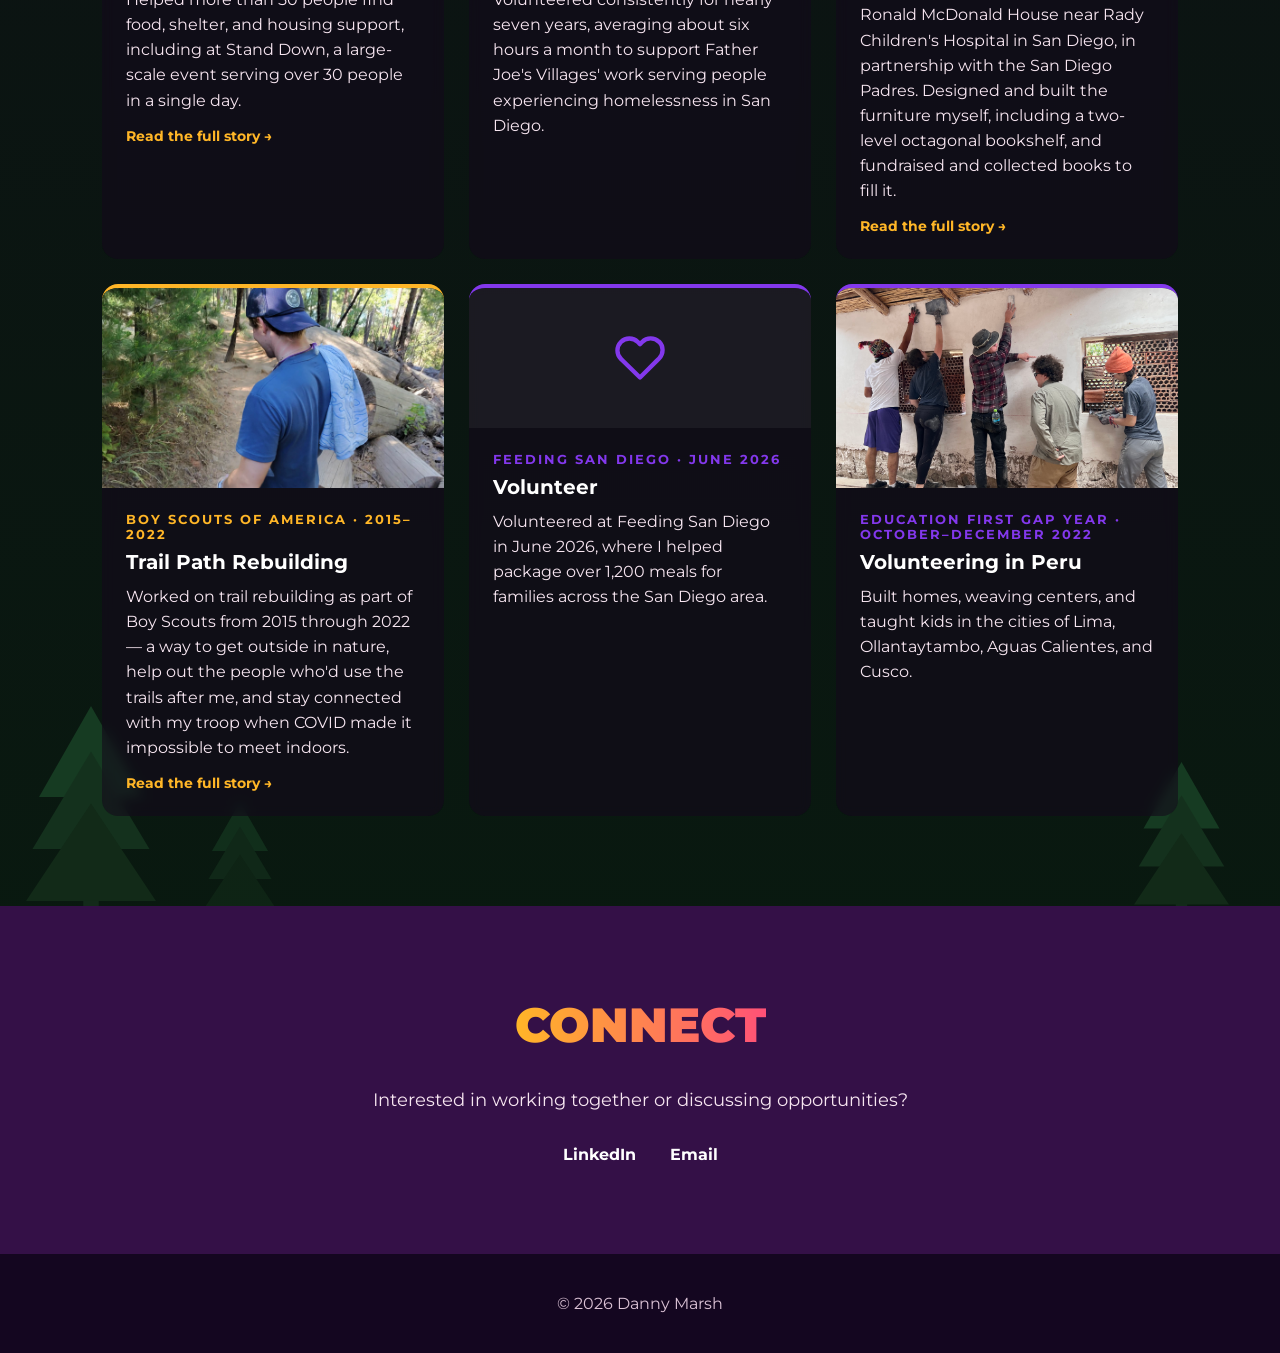
==== commit e769c4cd: "Add internship call to action, 10s background motion, brighter text; remove dead GitHub link Co-Auth" ====
--- a/index.html
+++ b/index.html
@@ -34,7 +34,10 @@
       <div class="tag">Student &bull; Builder &bull; Problem Solver</div>
       <h1>Danny<br>Marsh</h1>
       <p>I'm a Cincinnati-based student and a double major in Business Analytics and Marketing at Xavier University.</p>
+      <p><strong>Seeking Summer 2027 internships in analytics, operations &amp; supply chain.</strong></p>
       <a href="#about" class="btn">Discover More</a>
+      <a href="mailto:dannymarsh111@icloud.com" class="btn" style="margin-left:12px">Email Me</a>
+      <a href="https://www.linkedin.com/in/dannymarsh-/" target="_blank" rel="noopener noreferrer" class="btn" style="margin-left:12px">LinkedIn</a>
     </div>
   </section>
 
@@ -266,7 +269,6 @@
 <section class="section contact">
   <h2 class="section-title">Connect</h2>
   <p style="margin:0 auto 30px auto;">Interested in working together or discussing opportunities?</p>
-  <a href="#">GitHub</a>
   <a href="https://www.linkedin.com/in/dannymarsh-/" target="_blank" rel="noopener noreferrer" title="https://www.linkedin.com/in/dannymarsh-/">LinkedIn</a>
   <a href="mailto:dannymarsh111@icloud.com">Email</a>
 </section>
--- a/style.css
+++ b/style.css
@@ -7,7 +7,7 @@
   --night-2:#341047;
   --night-3:#43125c;
   --text:#ffffff;
-  --text-muted:#e8c9e0;
+  --text-muted:#f7e6f1;
   --grad-warm:linear-gradient(90deg,var(--sun-gold),var(--sun-coral));
   --grad-hot:linear-gradient(90deg,var(--sun-orange),var(--sun-purple));
 }
@@ -89,6 +89,11 @@
 }
 @keyframes sway{0%,100%{transform:rotate(-2deg)}50%{transform:rotate(2deg)}}
 
+/* Background motion only plays for 10s each time a zone scrolls into view (see initZoneMotion in script.js) */
+.zone:not(.in-motion) .wave-layer,
+.zone:not(.in-motion) .tree,
+.zone:not(.in-motion) .zone-bg{animation-play-state:paused}
+
 .profile-photo{width:180px;height:180px;border-radius:50%;object-fit:cover;border:4px solid var(--sun-gold);margin-bottom:30px;display:block;box-shadow:0 0 0 8px rgba(255,182,39,.12)}
 
 .skills-grid{margin-top:50px;display:grid;grid-template-columns:repeat(auto-fit,minmax(200px,1fr));gap:40px}
@@ -123,7 +128,7 @@
 .contact{text-align:center}
 .contact a{text-decoration:none;margin:0 15px;font-weight:700}
 .contact a:hover{color:var(--sun-gold)}
-.footer{padding:40px;text-align:center;background:#140620;color:#b28fa8}
+.footer{padding:40px;text-align:center;background:#140620;color:#dcc3d6}
 
 @media(max-width:700px){
   .nav{flex-wrap:wrap;gap:10px;padding:14px 6%}
